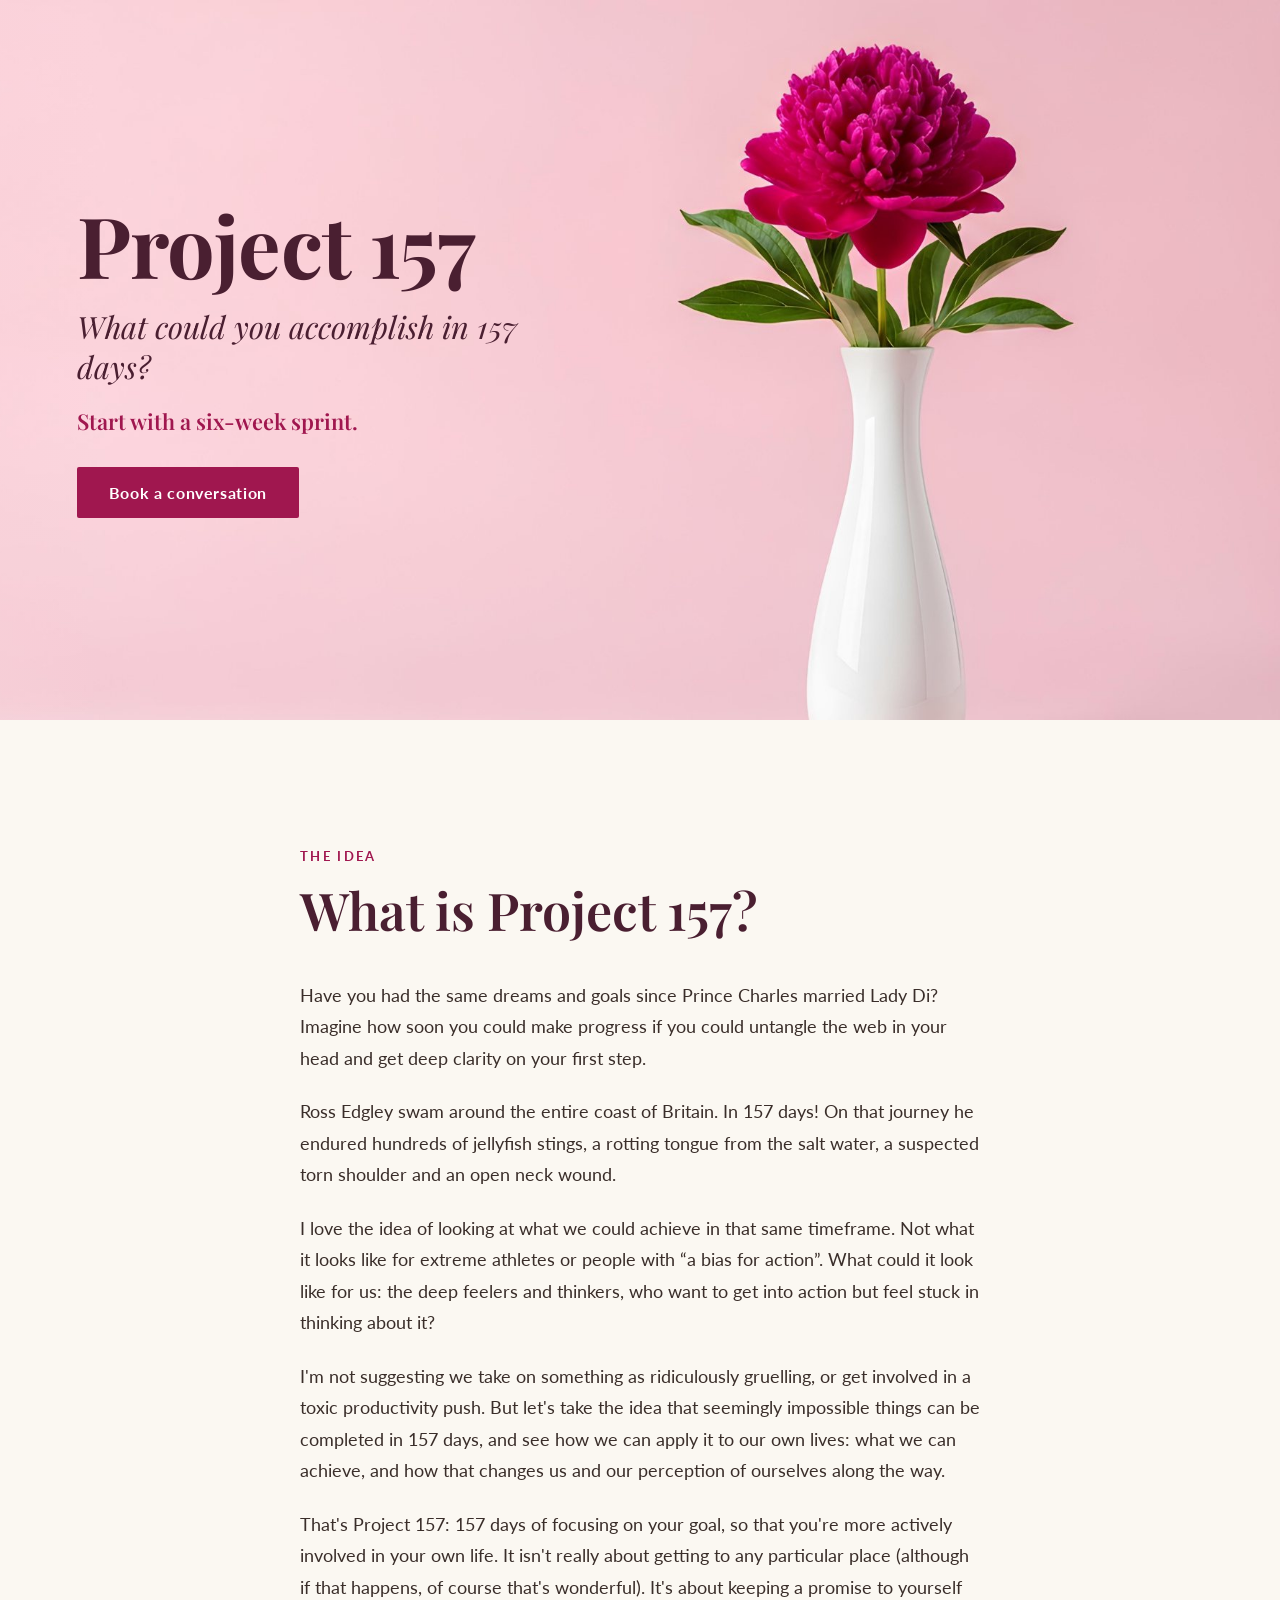
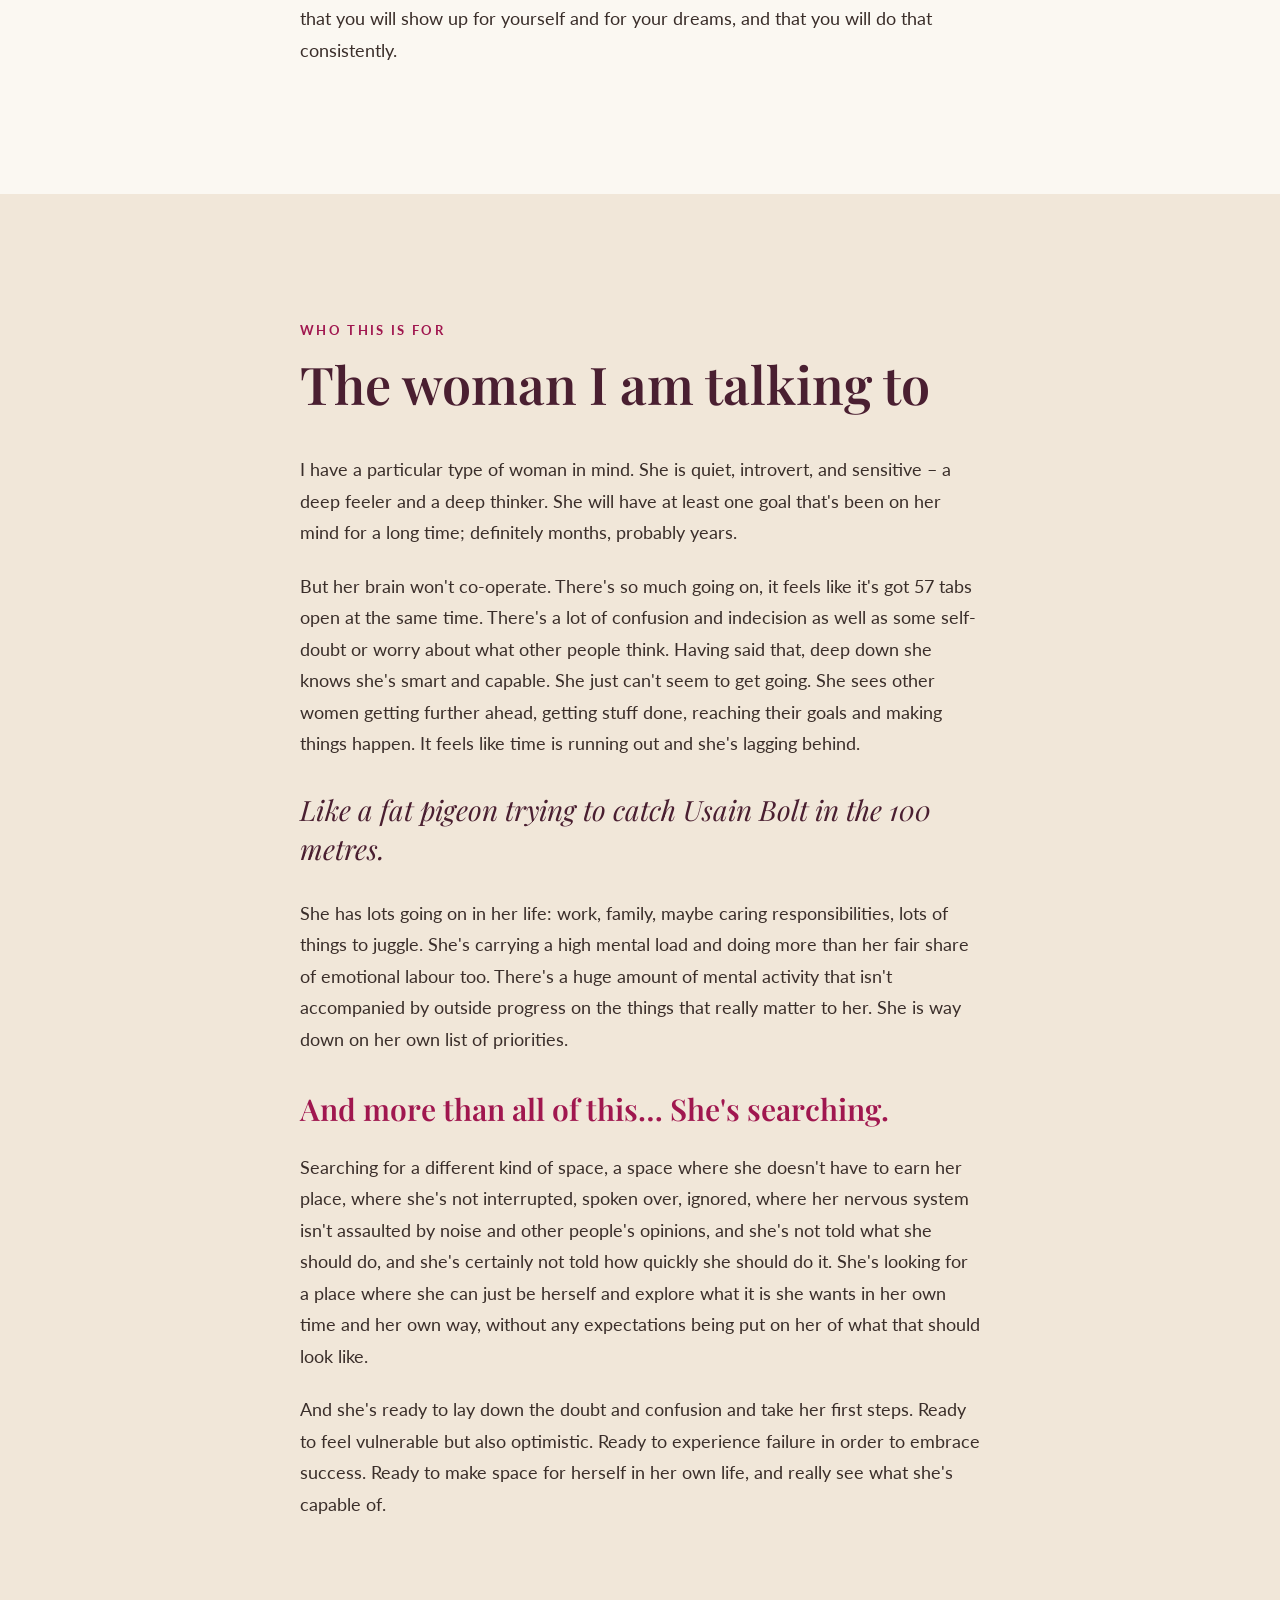
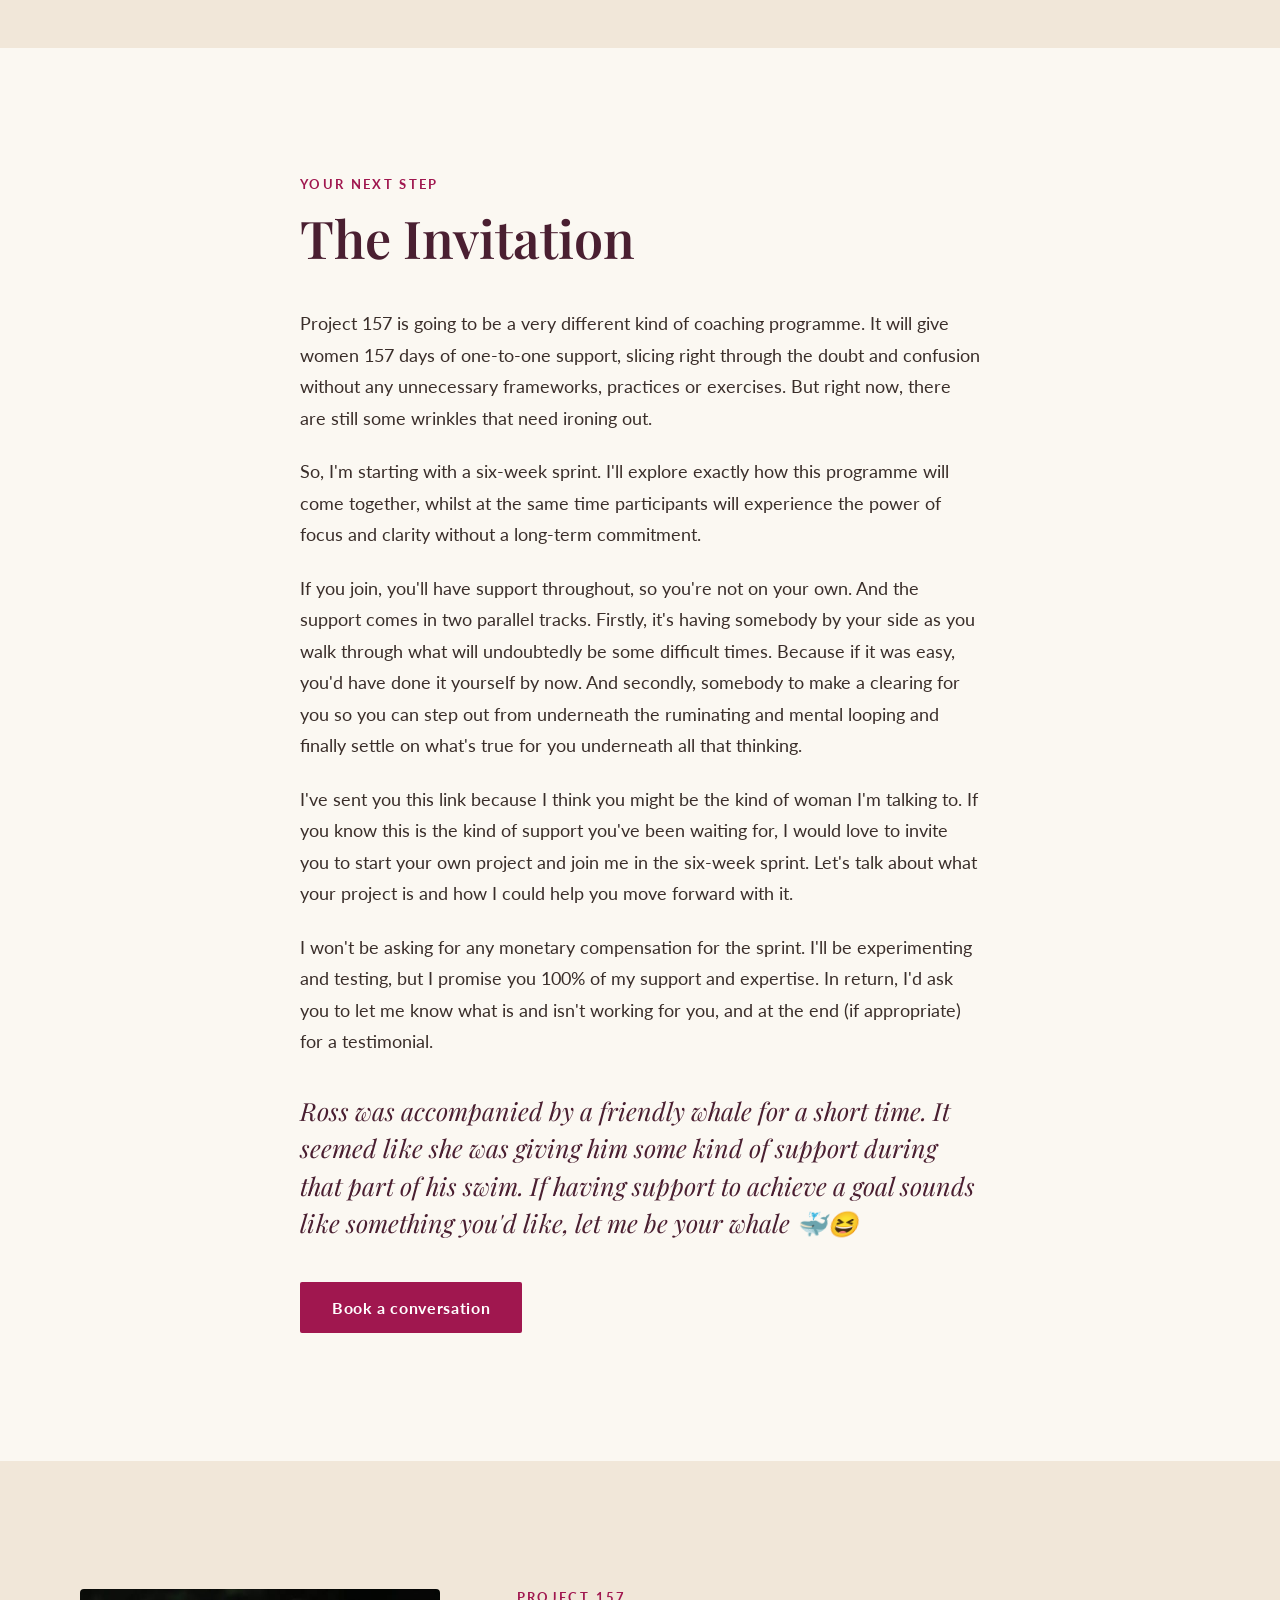
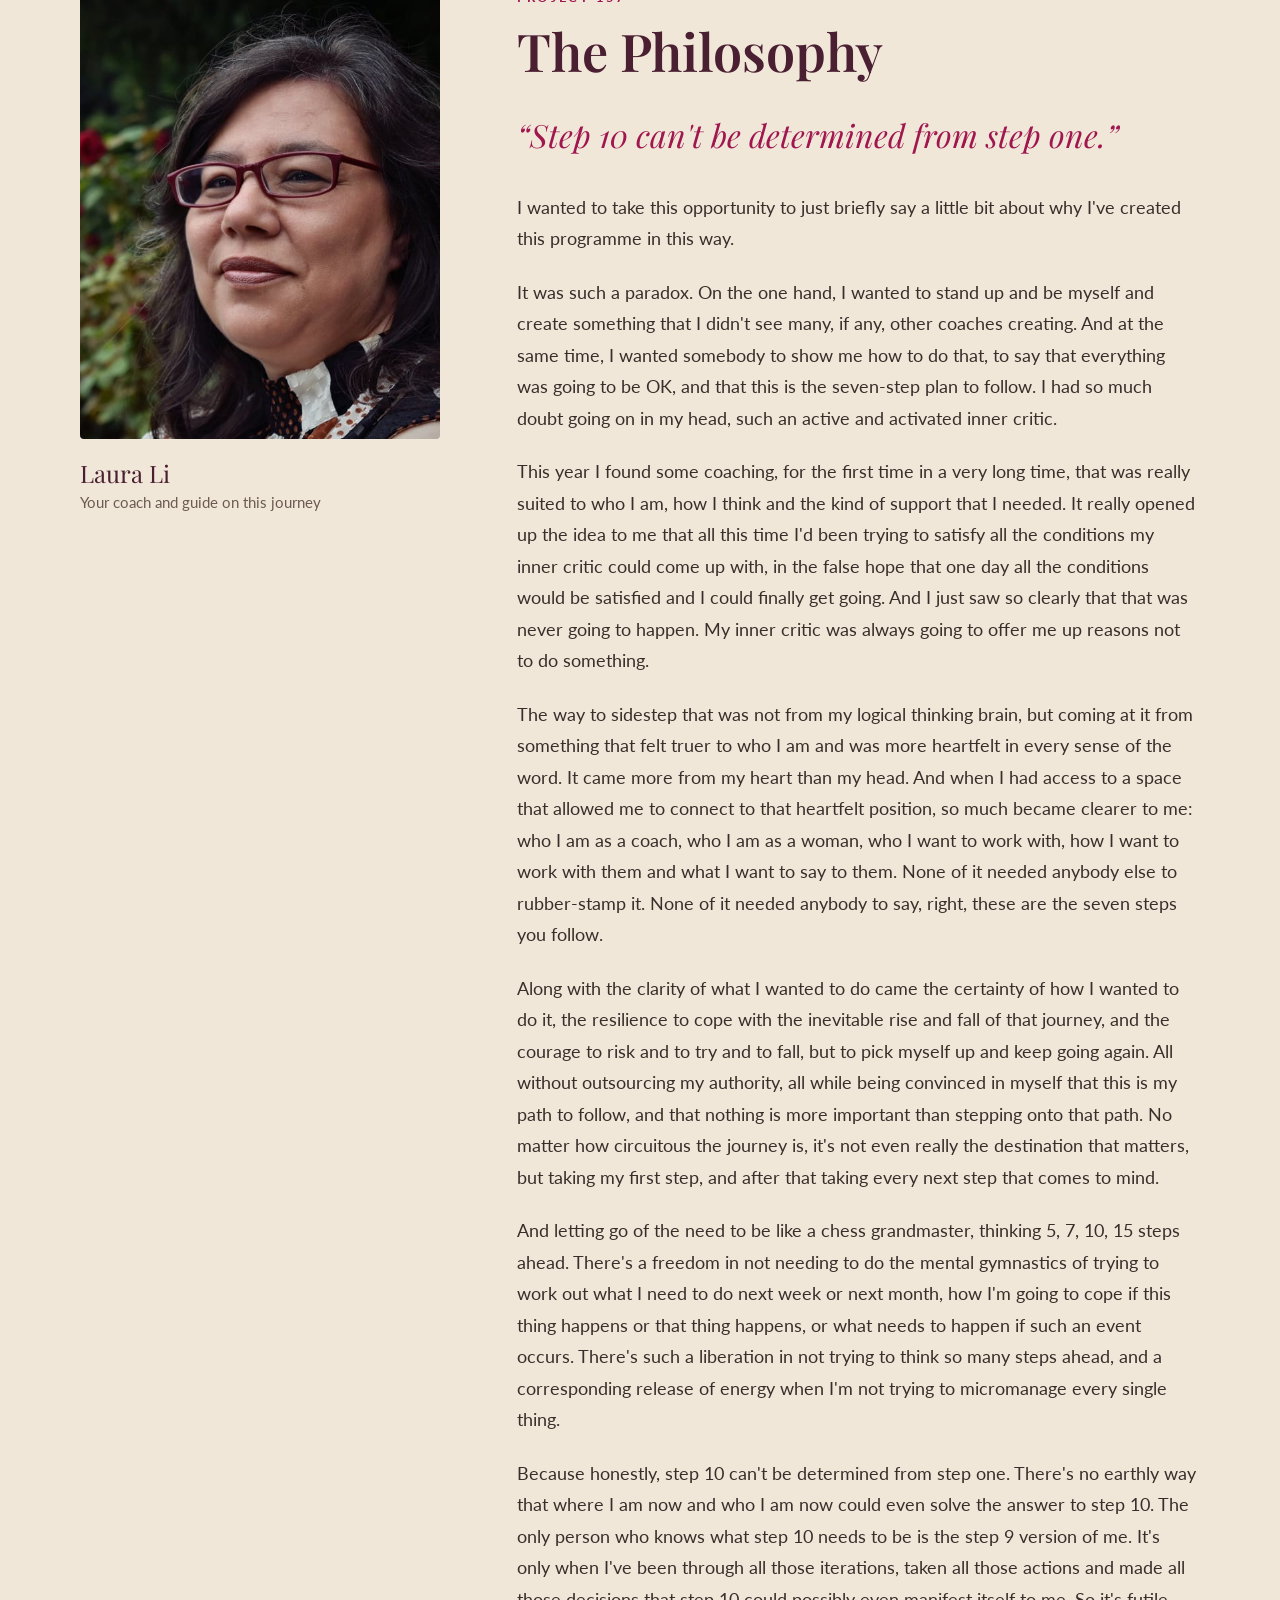
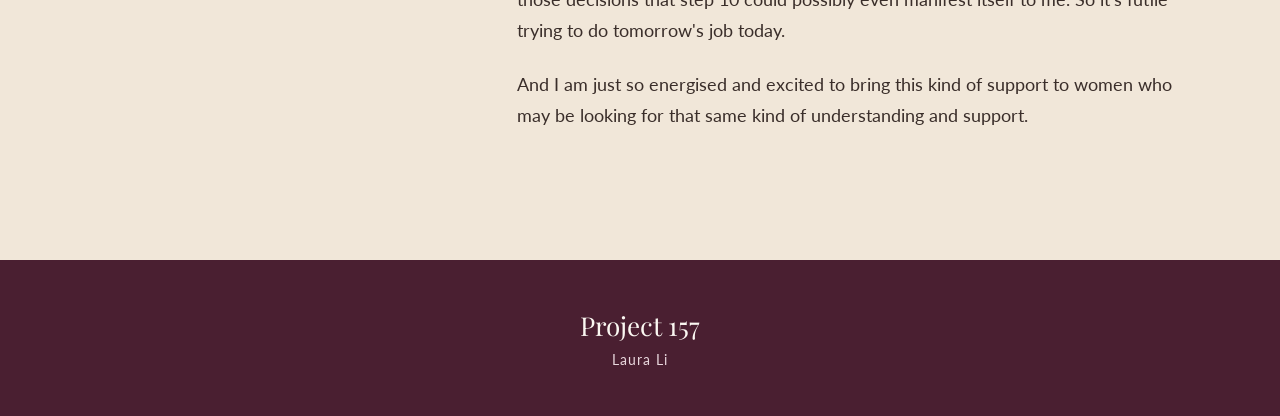
==== index.html @ 92775942 "Fit Project 157 hero to the screen height Co-Authored-By: Claude Opus 5.5 <noreply@anthropic.com> Cl" ====
<!doctype html>
<html lang="en">
<head>
<meta charset="utf-8">
<meta name="viewport" content="width=device-width, initial-scale=1">
<title>Project 157 – Laura Li</title>
<meta name="description" content="What could you accomplish in 157 days? Start with a six-week sprint.">
<link rel="preconnect" href="https://fonts.googleapis.com">
<link rel="preconnect" href="https://fonts.gstatic.com" crossorigin>
<link href="https://fonts.googleapis.com/css2?family=Lato:wght@400;700&family=Playfair+Display:ital,wght@0,400;0,600;0,700;1,400;1,500&display=swap" rel="stylesheet">
<style>
*{box-sizing:border-box}
body{margin:0;background:#FBF8F2}
a{color:#A0174F}a:hover{color:#6E0F37}
p{margin:0}
.hero{position:relative;height:min(720px,calc(100vh - 24px));min-height:480px;display:flex;align-items:center;background:linear-gradient(to right,#FAD1D9 calc(100% - min(1440px,200vh - 48px)),rgba(250,209,217,0) calc(100% - min(1440px,200vh - 48px) + 260px)),url(/images/peony.jpg) no-repeat 100% 100%/auto 100%,#FAD1D9;overflow:hidden}
.hero-inner{width:100%;max-width:1280px;margin:0 auto;padding:0 clamp(24px,6vw,96px);box-sizing:border-box}
.hero-text{max-width:min(600px,46%);display:flex;flex-direction:column;align-items:flex-start;gap:20px}
.h-title{font-size:clamp(56px,6.6vw,104px)}
.h-sub{font-size:clamp(24px,2.4vw,34px)}
.h-sprint{font-size:clamp(20px,1.7vw,25px)}
.hero .btn{margin-top:12px}
.m-br{display:none}
.btn{display:inline-block;background:#A0174F;color:#FFFFFF;text-decoration:none;font-family:Lato,system-ui,sans-serif;font-weight:700;font-size:16px;letter-spacing:.04em;padding:16px 32px;border-radius:2px;min-height:44px;box-sizing:border-box}
.btn:hover{background:#7E1240;color:#FFFFFF}
@media (max-width:1000px){
.hero{min-height:65vw;padding:6vw 0;box-sizing:border-box;background-color:#F2C5CE;background-image:linear-gradient(to right,#FAD1D9,#EAB7C0),url(/images/peony.jpg);background-size:100% calc(100% - 65vw + 2px),130vw auto;background-position:0 0,-9.15vw 100%;background-repeat:no-repeat}
.hero-inner{padding:0 0 0 6vw}
.hero-text{max-width:60vw;gap:3vw}
.h-title{font-size:9.6vw}
.h-sub{font-size:min(4.3vw,30px)}
.h-sprint{font-size:min(4.3vw,26px);white-space:nowrap;margin-top:2.5vw}
.m-br{display:inline}
.hero .btn{margin-top:1vw;font-size:min(3.6vw,16px);padding:12px min(4.5vw,32px);letter-spacing:.02em}
}
</style>
</head>
<body>
<div style="font-family: Lato, system-ui, sans-serif; color: #3A2E2A; background: #FBF8F2">

<header class="hero">
<div class="hero-inner">
<div class="hero-text">
<h1 class="h-title" style="margin: 0; font-family: 'Playfair Display', Georgia, serif; font-weight: 700; line-height: 1; letter-spacing: -0.01em; color: #4A1F31">Project 157</h1>
<p class="h-sub" style="font-family: 'Playfair Display', Georgia, serif; font-style: italic; line-height: 1.3; color: #4A1F31">What could you accomplish<br class="m-br"> in 157 days?</p>
<p class="h-sprint" style="font-family: 'Playfair Display', Georgia, serif; font-weight: 600; line-height: 1.3; color: #A0174F">Start with a six-week sprint.</p>
<a class="btn" href="#invitation">Book a conversation</a>
</div>
</div>
</header>

<section style="background: #FBF8F2; padding: clamp(72px, 10vw, 128px) 24px">
<div style="max-width: 680px; margin: 0 auto">
<p style="font-size: 13px; font-weight: 700; letter-spacing: 0.18em; text-transform: uppercase; color: #A0174F; margin-bottom: 16px">The idea</p>
<h2 style="margin: 0 0 40px; font-family: 'Playfair Display', Georgia, serif; font-weight: 600; font-size: clamp(34px, 4.4vw, 52px); line-height: 1.15; color: #4A1F31">What is Project 157?</h2>
<div style="font-size: 18px; line-height: 1.75; display: flex; flex-direction: column; gap: 22px">
<p>Have you had the same dreams and goals since Prince Charles married Lady Di? Imagine how soon you could make progress if you could untangle the web in your head and get deep clarity on your first step.</p>
<p>Ross Edgley swam around the entire coast of Britain. In 157 days! On that journey he endured hundreds of jellyfish stings, a rotting tongue from the salt water, a suspected torn shoulder and an open neck wound.</p>
<p>I love the idea of looking at what we could achieve in that same timeframe. Not what it looks like for extreme athletes or people with “a bias for action”. What could it look like for us: the deep feelers and thinkers, who want to get into action but feel stuck in thinking about it?</p>
<p>I'm not suggesting we take on something as ridiculously gruelling, or get involved in a toxic productivity push. But let's take the idea that seemingly impossible things can be completed in 157 days, and see how we can apply it to our own lives: what we can achieve, and how that changes us and our perception of ourselves along the way.</p>
<p>That's Project 157: 157 days of focusing on your goal, so that you're more actively involved in your own life. It isn't really about getting to any particular place (although if that happens, of course that's wonderful). It's about keeping a promise to yourself that you will show up for yourself and for your dreams, and that you will do that consistently.</p>
</div>
</div>
</section>

<section style="background: #F1E7D9; padding: clamp(72px, 10vw, 128px) 24px">
<div style="max-width: 680px; margin: 0 auto">
<p style="font-size: 13px; font-weight: 700; letter-spacing: 0.18em; text-transform: uppercase; color: #A0174F; margin-bottom: 16px">Who this is for</p>
<h2 style="margin: 0 0 40px; font-family: 'Playfair Display', Georgia, serif; font-weight: 600; font-size: clamp(34px, 4.4vw, 52px); line-height: 1.15; color: #4A1F31">The woman I am talking to</h2>
<div style="font-size: 18px; line-height: 1.75; display: flex; flex-direction: column; gap: 22px">
<p>I have a particular type of woman in mind. She is quiet, introvert, and sensitive – a deep feeler and a deep thinker. She will have at least one goal that's been on her mind for a long time; definitely months, probably years.</p>
<p>But her brain won't co-operate. There's so much going on, it feels like it's got 57 tabs open at the same time. There's a lot of confusion and indecision as well as some self-doubt or worry about what other people think. Having said that, deep down she knows she's smart and capable. She just can't seem to get going. She sees other women getting further ahead, getting stuff done, reaching their goals and making things happen. It feels like time is running out and she's lagging behind.</p>
<p style="font-family: 'Playfair Display', Georgia, serif; font-style: italic; font-size: clamp(22px, 2.2vw, 28px); line-height: 1.4; color: #4A1F31; padding: 8px 0">Like a fat pigeon trying to catch Usain Bolt in the 100 metres.</p>
<p>She has lots going on in her life: work, family, maybe caring responsibilities, lots of things to juggle. She's carrying a high mental load and doing more than her fair share of emotional labour too. There's a huge amount of mental activity that isn't accompanied by outside progress on the things that really matter to her. She is way down on her own list of priorities.</p>
<p style="font-family: 'Playfair Display', Georgia, serif; font-weight: 600; font-size: clamp(24px, 2.4vw, 30px); line-height: 1.35; color: #A0174F; padding-top: 12px">And more than all of this… She's searching.</p>
<p>Searching for a different kind of space, a space where she doesn't have to earn her place, where she's not interrupted, spoken over, ignored, where her nervous system isn't assaulted by noise and other people's opinions, and she's not told what she should do, and she's certainly not told how quickly she should do it. She's looking for a place where she can just be herself and explore what it is she wants in her own time and her own way, without any expectations being put on her of what that should look like.</p>
<p>And she's ready to lay down the doubt and confusion and take her first steps. Ready to feel vulnerable but also optimistic. Ready to experience failure in order to embrace success. Ready to make space for herself in her own life, and really see what she's capable of.</p>
</div>
</div>
</section>

<section id="invitation" style="background: #FBF8F2; padding: clamp(72px, 10vw, 128px) 24px">
<div style="max-width: 680px; margin: 0 auto">
<p style="font-size: 13px; font-weight: 700; letter-spacing: 0.18em; text-transform: uppercase; color: #A0174F; margin-bottom: 16px">Your next step</p>
<h2 style="margin: 0 0 40px; font-family: 'Playfair Display', Georgia, serif; font-weight: 600; font-size: clamp(34px, 4.4vw, 52px); line-height: 1.15; color: #4A1F31">The Invitation</h2>
<div style="font-size: 18px; line-height: 1.75; display: flex; flex-direction: column; gap: 22px">
<p>Project 157 is going to be a very different kind of coaching programme. It will give women 157 days of one-to-one support, slicing right through the doubt and confusion without any unnecessary frameworks, practices or exercises. But right now, there are still some wrinkles that need ironing out.</p>
<p>So, I'm starting with a six-week sprint. I'll explore exactly how this programme will come together, whilst at the same time participants will experience the power of focus and clarity without a long-term commitment.</p>
<p>If you join, you'll have support throughout, so you're not on your own. And the support comes in two parallel tracks. Firstly, it's having somebody by your side as you walk through what will undoubtedly be some difficult times. Because if it was easy, you'd have done it yourself by now. And secondly, somebody to make a clearing for you so you can step out from underneath the ruminating and mental looping and finally settle on what's true for you underneath all that thinking.</p>
<p>I've sent you this link because I think you might be the kind of woman I'm talking to. If you know this is the kind of support you've been waiting for, I would love to invite you to start your own project and join me in the six-week sprint. Let's talk about what your project is and how I could help you move forward with it.</p>
<p>I won't be asking for any monetary compensation for the sprint. I'll be experimenting and testing, but I promise you 100% of my support and expertise. In return, I'd ask you to let me know what is and isn't working for you, and at the end (if appropriate) for a testimonial.</p>
<p style="font-family: 'Playfair Display', Georgia, serif; font-style: italic; font-size: clamp(21px, 2vw, 25px); line-height: 1.5; color: #4A1F31; padding-top: 12px">Ross was accompanied by a friendly whale for a short time. It seemed like she was giving him some kind of support during that part of his swim. If having support to achieve a goal sounds like something you'd like, let me be your whale 🐳😆</p>
</div>
<a class="btn" href="#invitation" style="margin-top: 40px">Book a conversation</a>
</div>
</section>

<section style="background: #F1E7D9; padding: clamp(72px, 10vw, 128px) 24px">
<div style="max-width: 1120px; margin: 0 auto; display: flex; flex-wrap: wrap; gap: clamp(40px, 6vw, 80px); align-items: flex-start">
<figure style="margin: 0; flex: 0 1 360px; min-width: 260px">
<img src="/images/laura-rose-garden.jpg" alt="Laura Li in a rose garden" style="display: block; width: 100%; aspect-ratio: 4 / 5; object-fit: cover; object-position: 60% 40%; border-radius: 4px">
<figcaption style="margin-top: 18px">
<p style="font-family: 'Playfair Display', Georgia, serif; font-size: 24px; color: #4A1F31">Laura Li</p>
<p style="font-size: 15px; color: #6B5A52; margin-top: 4px">Your coach and guide on this journey</p>
</figcaption>
</figure>
<div style="flex: 999 1 460px; min-width: 0">
<p style="font-size: 13px; font-weight: 700; letter-spacing: 0.18em; text-transform: uppercase; color: #A0174F; margin-bottom: 16px">Project 157</p>
<h2 style="margin: 0 0 32px; font-family: 'Playfair Display', Georgia, serif; font-weight: 600; font-size: clamp(34px, 4.4vw, 52px); line-height: 1.15; color: #4A1F31">The Philosophy</h2>
<p style="font-family: 'Playfair Display', Georgia, serif; font-style: italic; font-size: clamp(24px, 2.6vw, 32px); line-height: 1.35; color: #A0174F; margin-bottom: 36px">“Step 10 can't be determined from step one.”</p>
<div style="font-size: 18px; line-height: 1.75; display: flex; flex-direction: column; gap: 22px; max-width: 680px">
<p>I wanted to take this opportunity to just briefly say a little bit about why I've created this programme in this way.</p>
<p>It was such a paradox. On the one hand, I wanted to stand up and be myself and create something that I didn't see many, if any, other coaches creating. And at the same time, I wanted somebody to show me how to do that, to say that everything was going to be OK, and that this is the seven-step plan to follow. I had so much doubt going on in my head, such an active and activated inner critic.</p>
<p>This year I found some coaching, for the first time in a very long time, that was really suited to who I am, how I think and the kind of support that I needed. It really opened up the idea to me that all this time I'd been trying to satisfy all the conditions my inner critic could come up with, in the false hope that one day all the conditions would be satisfied and I could finally get going. And I just saw so clearly that that was never going to happen. My inner critic was always going to offer me up reasons not to do something.</p>
<p>The way to sidestep that was not from my logical thinking brain, but coming at it from something that felt truer to who I am and was more heartfelt in every sense of the word. It came more from my heart than my head. And when I had access to a space that allowed me to connect to that heartfelt position, so much became clearer to me: who I am as a coach, who I am as a woman, who I want to work with, how I want to work with them and what I want to say to them. None of it needed anybody else to rubber-stamp it. None of it needed anybody to say, right, these are the seven steps you follow.</p>
<p>Along with the clarity of what I wanted to do came the certainty of how I wanted to do it, the resilience to cope with the inevitable rise and fall of that journey, and the courage to risk and to try and to fall, but to pick myself up and keep going again. All without outsourcing my authority, all while being convinced in myself that this is my path to follow, and that nothing is more important than stepping onto that path. No matter how circuitous the journey is, it's not even really the destination that matters, but taking my first step, and after that taking every next step that comes to mind.</p>
<p>And letting go of the need to be like a chess grandmaster, thinking 5, 7, 10, 15 steps ahead. There's a freedom in not needing to do the mental gymnastics of trying to work out what I need to do next week or next month, how I'm going to cope if this thing happens or that thing happens, or what needs to happen if such an event occurs. There's such a liberation in not trying to think so many steps ahead, and a corresponding release of energy when I'm not trying to micromanage every single thing.</p>
<p>Because honestly, step 10 can't be determined from step one. There's no earthly way that where I am now and who I am now could even solve the answer to step 10. The only person who knows what step 10 needs to be is the step 9 version of me. It's only when I've been through all those iterations, taken all those actions and made all those decisions that step 10 could possibly even manifest itself to me. So it's futile trying to do tomorrow's job today.</p>
<p>And I am just so energised and excited to bring this kind of support to women who may be looking for that same kind of understanding and support.</p>
</div>
</div>
</div>
</section>

<footer style="background: #4A1F31; color: #FBF8F2; padding: 48px 24px; text-align: center">
<p style="font-family: 'Playfair Display', Georgia, serif; font-size: 26px">Project 157</p>
<p style="font-size: 14px; letter-spacing: 0.08em; margin-top: 8px; color: #E9D7DD">Laura Li</p>
</footer>

</body>
</html>
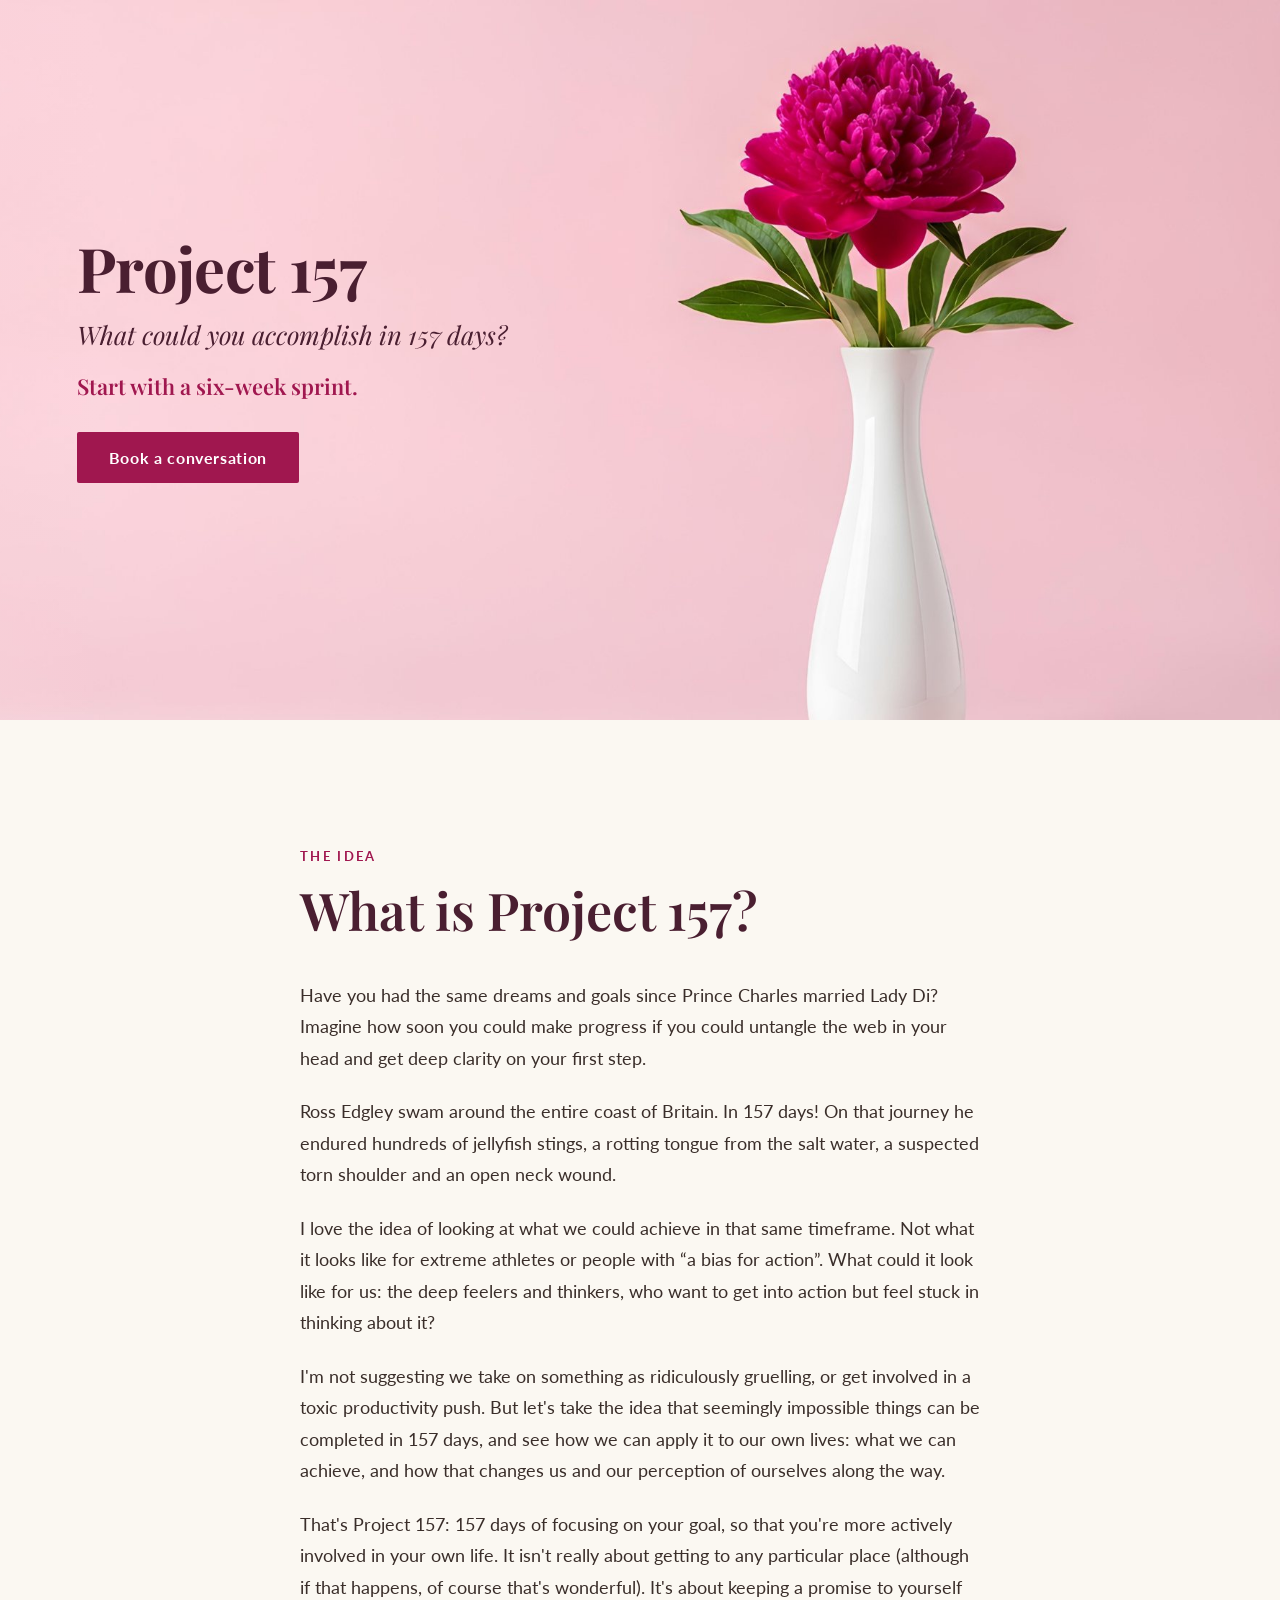
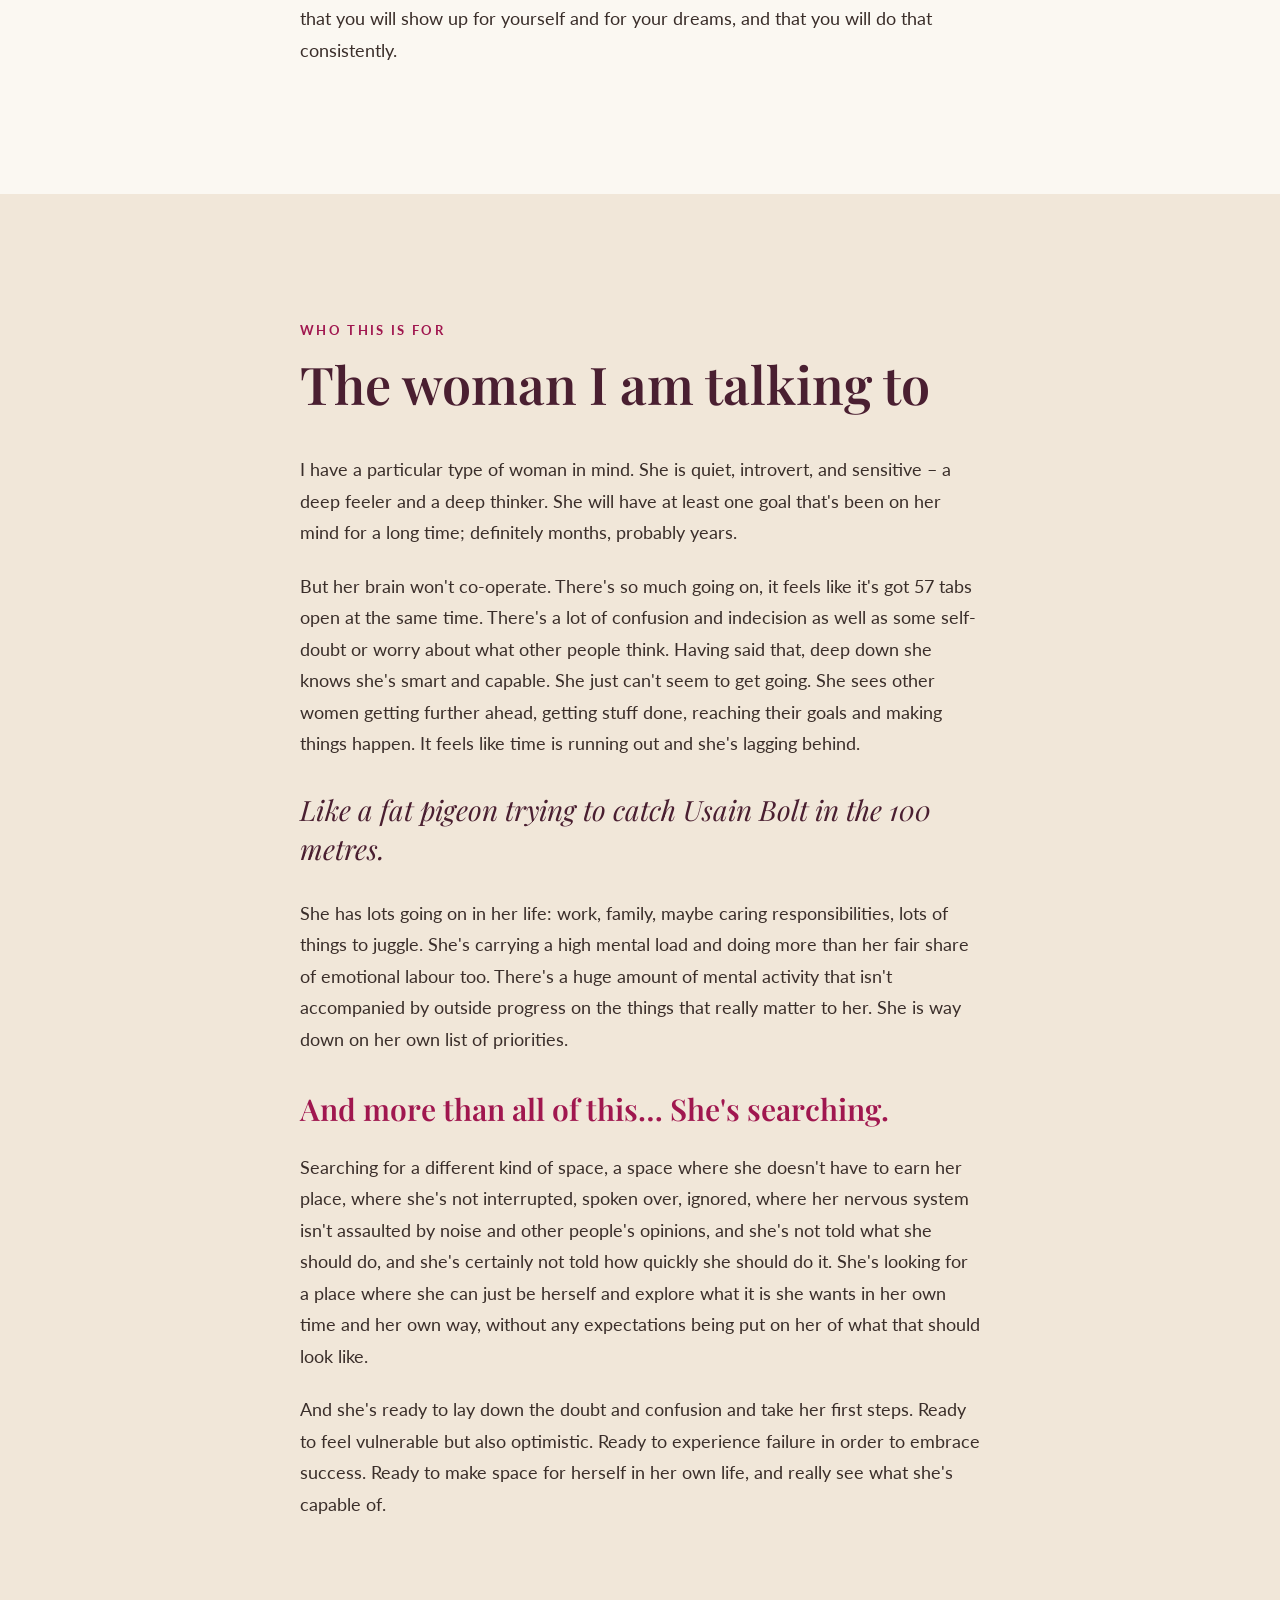
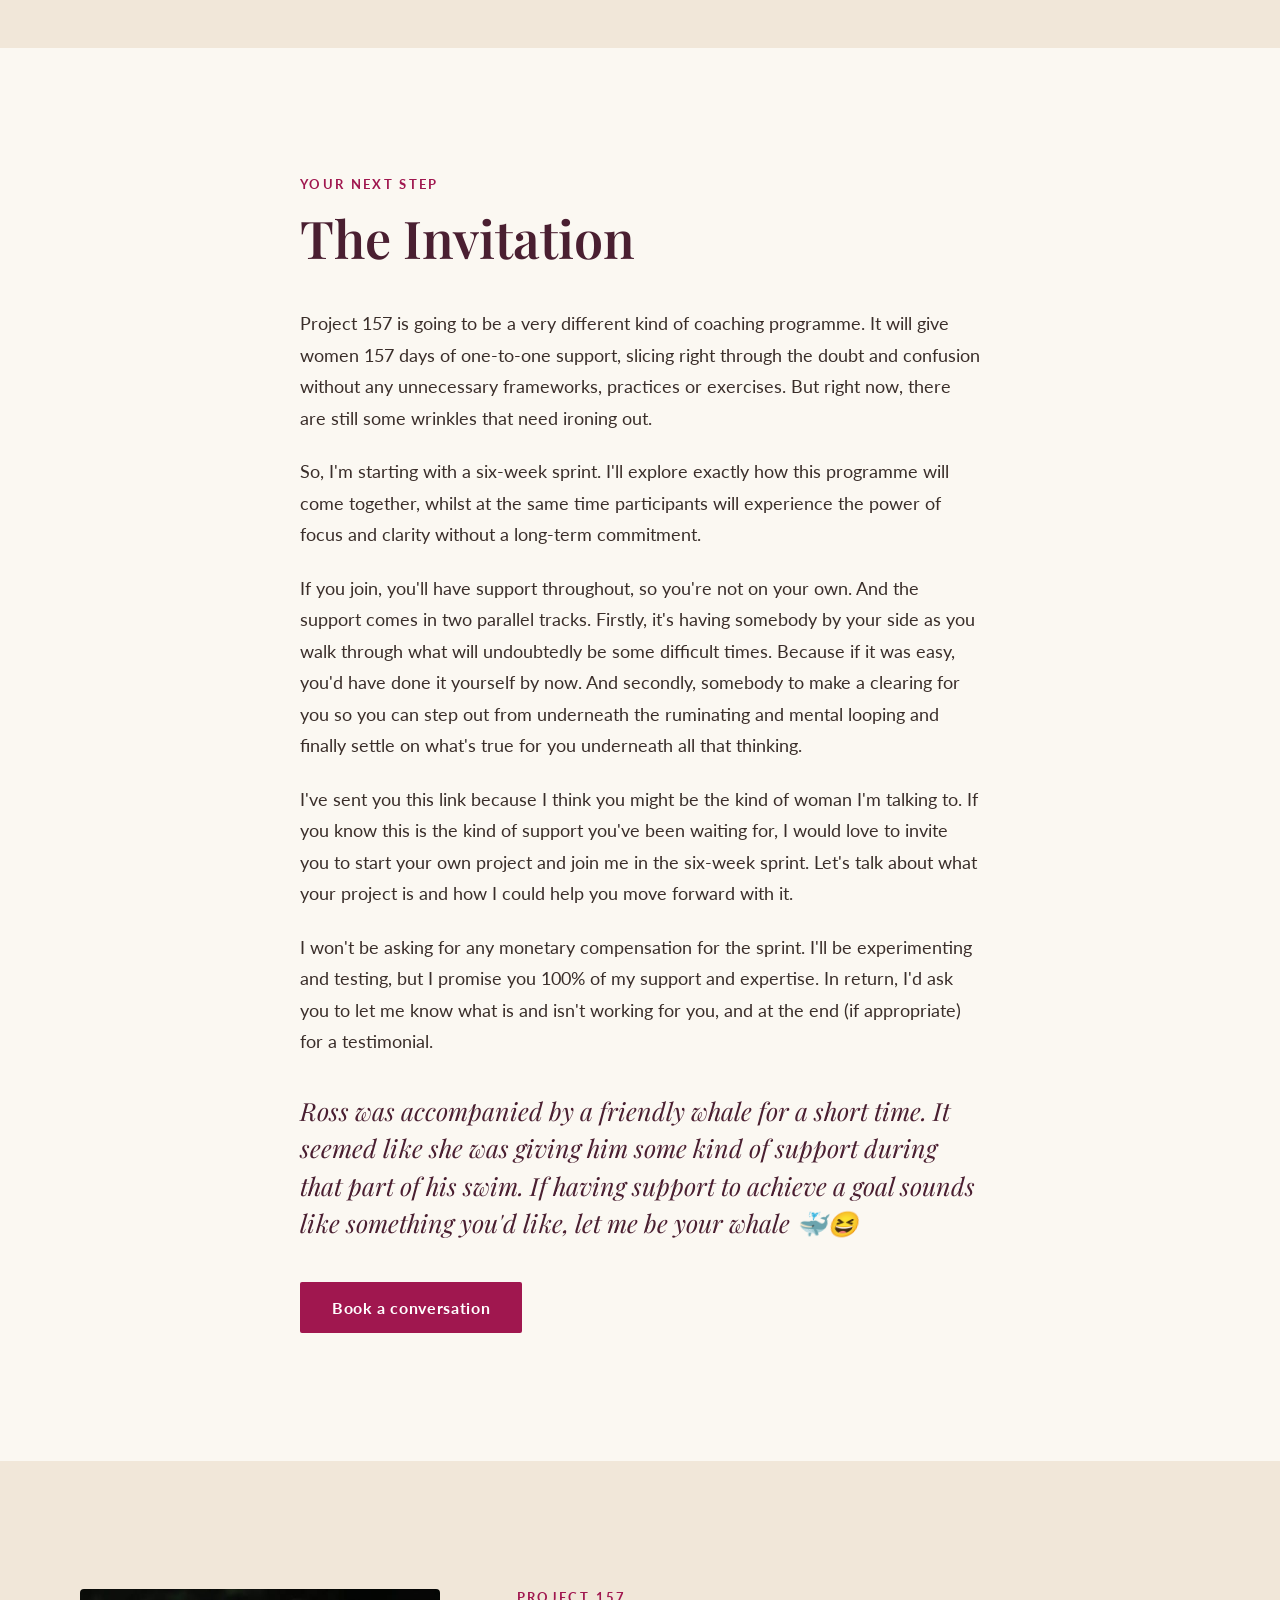
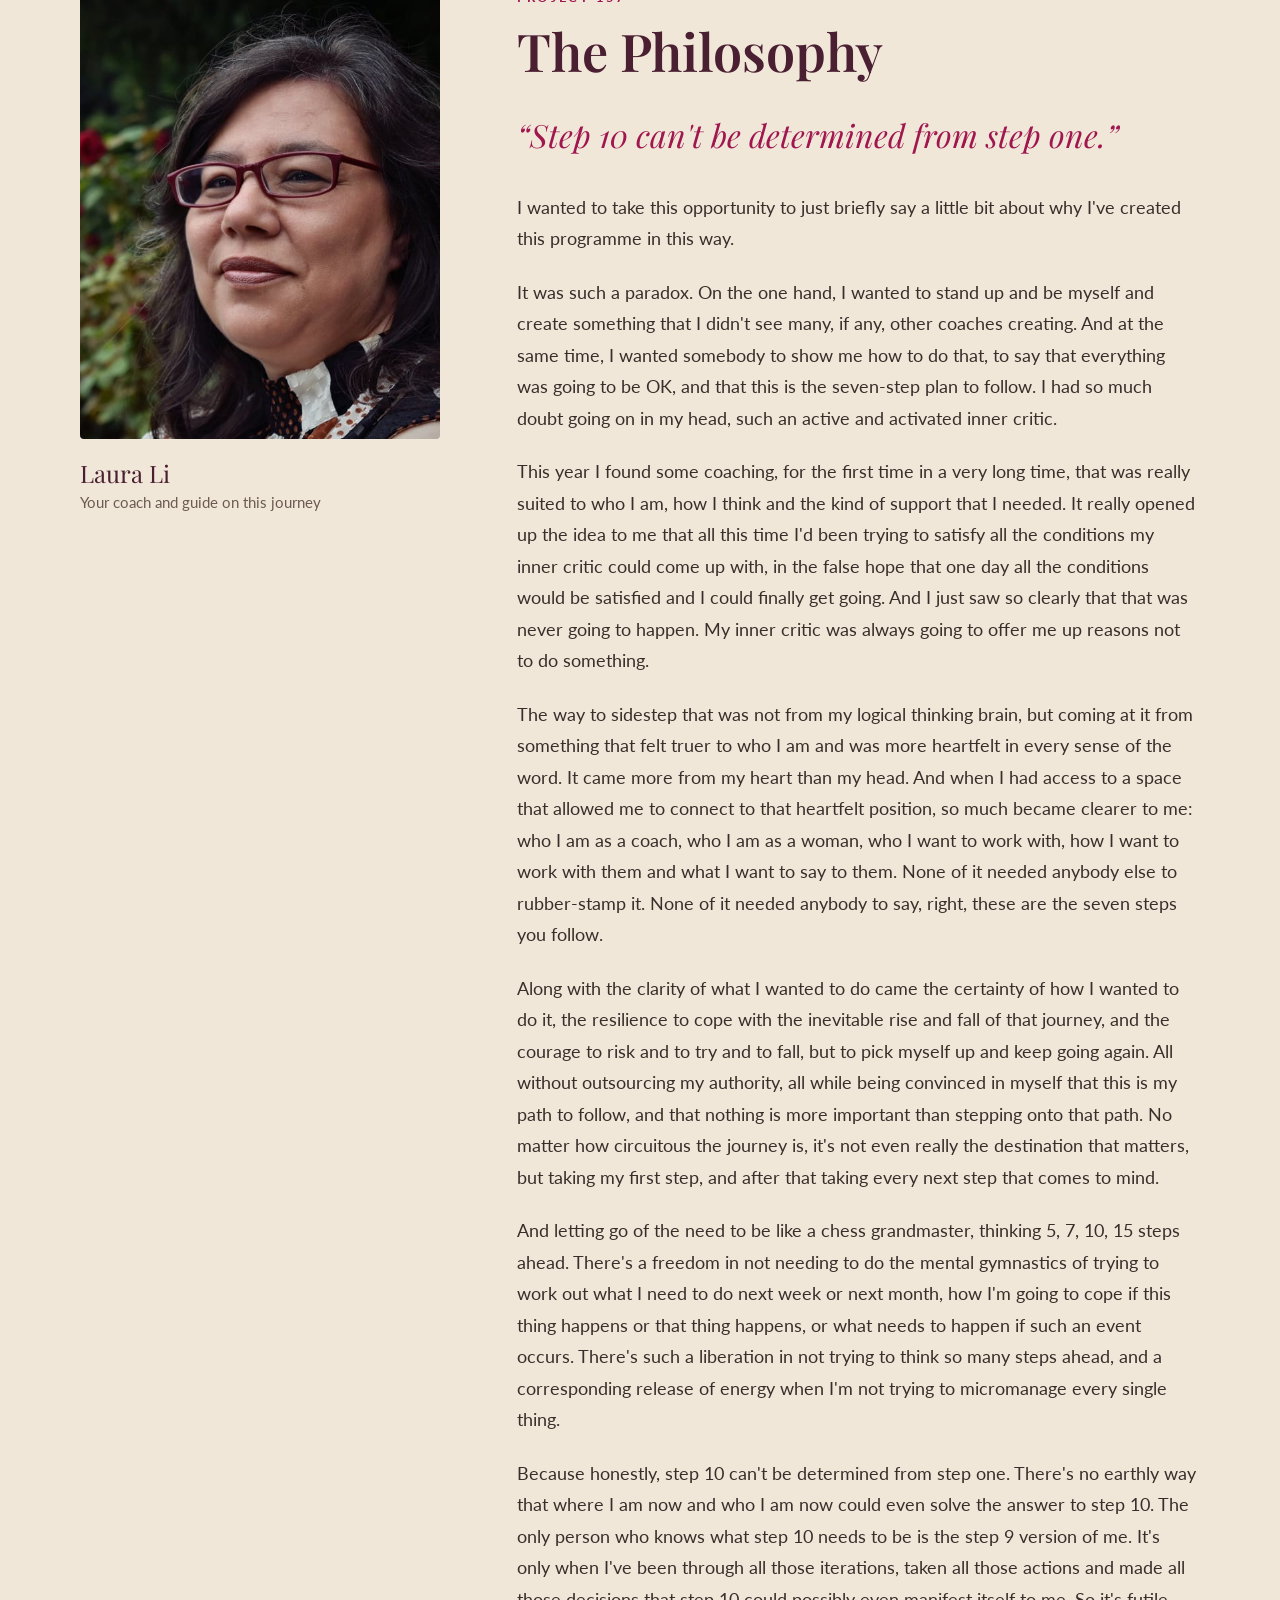
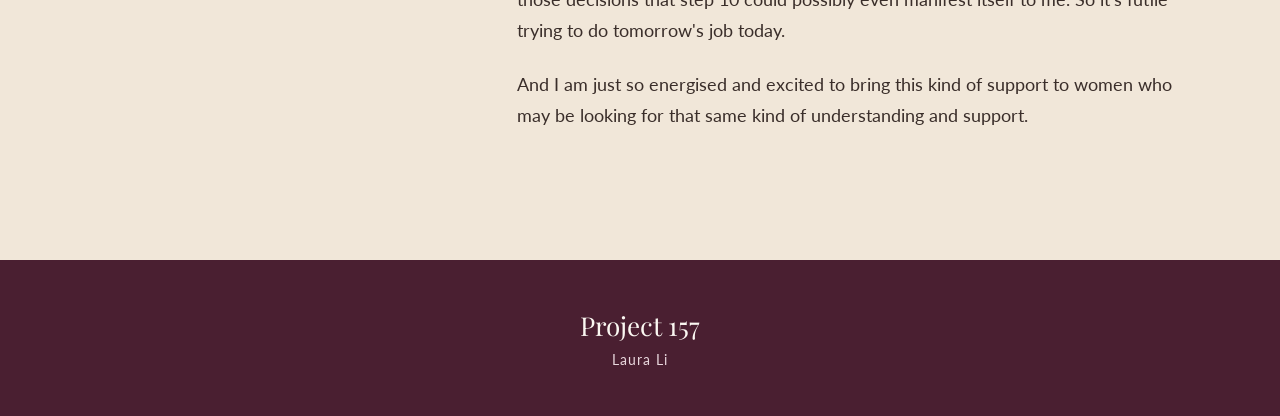
==== commit 94729615: "Smaller Project 157 headline, one-line subheading, fix phone hero Co-Authored-By: Claude Opus 5.5 <n" ====
--- a/index.html
+++ b/index.html
@@ -15,20 +15,20 @@
 p{margin:0}
 .hero{position:relative;height:min(720px,calc(100vh - 24px));min-height:480px;display:flex;align-items:center;background:linear-gradient(to right,#FAD1D9 calc(100% - min(1440px,200vh - 48px)),rgba(250,209,217,0) calc(100% - min(1440px,200vh - 48px) + 260px)),url(/images/peony.jpg) no-repeat 100% 100%/auto 100%,#FAD1D9;overflow:hidden}
 .hero-inner{width:100%;max-width:1280px;margin:0 auto;padding:0 clamp(24px,6vw,96px);box-sizing:border-box}
-.hero-text{max-width:min(600px,46%);display:flex;flex-direction:column;align-items:flex-start;gap:20px}
-.h-title{font-size:clamp(56px,6.6vw,104px)}
-.h-sub{font-size:clamp(24px,2.4vw,34px)}
+.hero-text{max-width:min(680px,54%);display:flex;flex-direction:column;align-items:flex-start;gap:20px}
+.h-title{font-size:clamp(44px,4.8vw,72px)}
+.h-sub{font-size:clamp(20px,2vw,28px);white-space:nowrap}
 .h-sprint{font-size:clamp(20px,1.7vw,25px)}
 .hero .btn{margin-top:12px}
 .m-br{display:none}
 .btn{display:inline-block;background:#A0174F;color:#FFFFFF;text-decoration:none;font-family:Lato,system-ui,sans-serif;font-weight:700;font-size:16px;letter-spacing:.04em;padding:16px 32px;border-radius:2px;min-height:44px;box-sizing:border-box}
 .btn:hover{background:#7E1240;color:#FFFFFF}
 @media (max-width:1000px){
-.hero{min-height:65vw;padding:6vw 0;box-sizing:border-box;background-color:#F2C5CE;background-image:linear-gradient(to right,#FAD1D9,#EAB7C0),url(/images/peony.jpg);background-size:100% calc(100% - 65vw + 2px),130vw auto;background-position:0 0,-9.15vw 100%;background-repeat:no-repeat}
+.hero{height:auto;min-height:65vw;padding:6vw 0;box-sizing:border-box;background-color:#F2C5CE;background-image:linear-gradient(to right,#FAD1D9,#EAB7C0),url(/images/peony.jpg);background-size:100% calc(100% - 65vw + 2px),130vw auto;background-position:0 0,-9.15vw 100%;background-repeat:no-repeat}
 .hero-inner{padding:0 0 0 6vw}
 .hero-text{max-width:60vw;gap:3vw}
 .h-title{font-size:9.6vw}
-.h-sub{font-size:min(4.3vw,30px)}
+.h-sub{font-size:min(4.3vw,30px);white-space:normal}
 .h-sprint{font-size:min(4.3vw,26px);white-space:nowrap;margin-top:2.5vw}
 .m-br{display:inline}
 .hero .btn{margin-top:1vw;font-size:min(3.6vw,16px);padding:12px min(4.5vw,32px);letter-spacing:.02em}
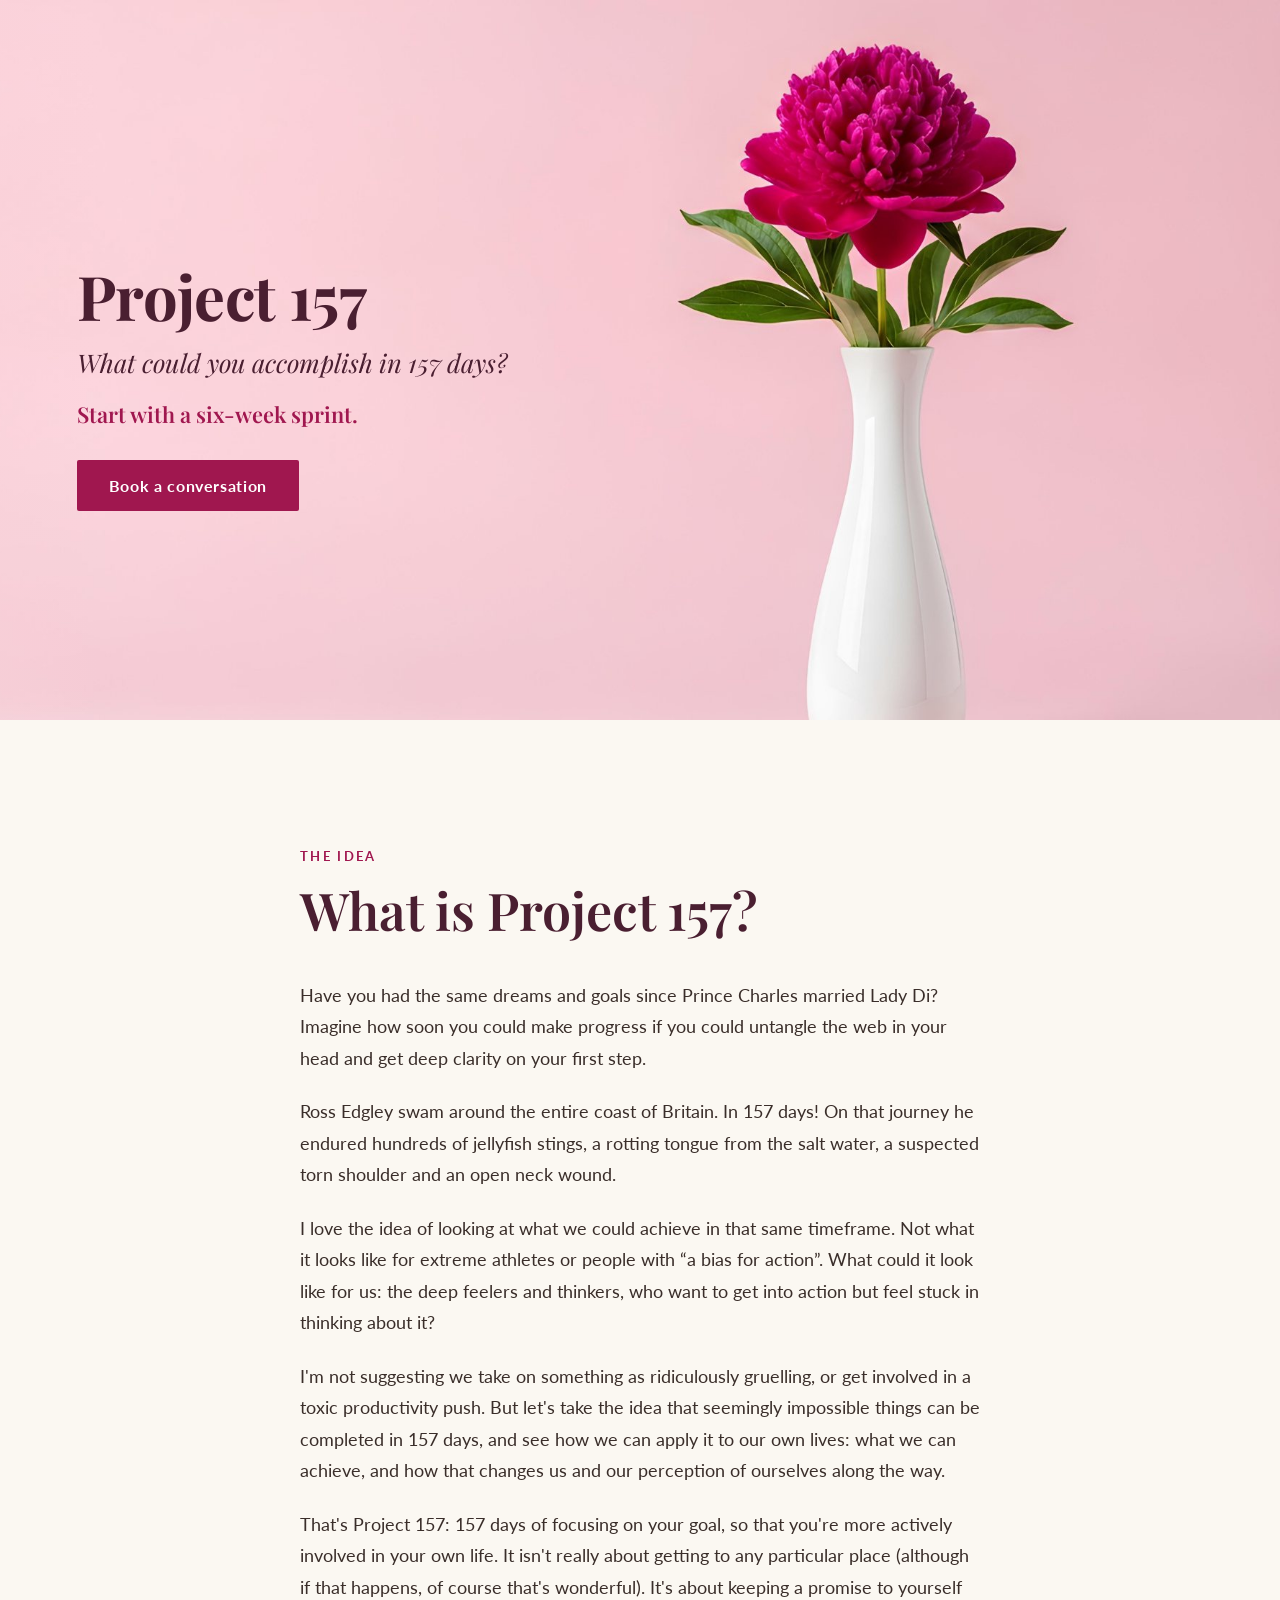
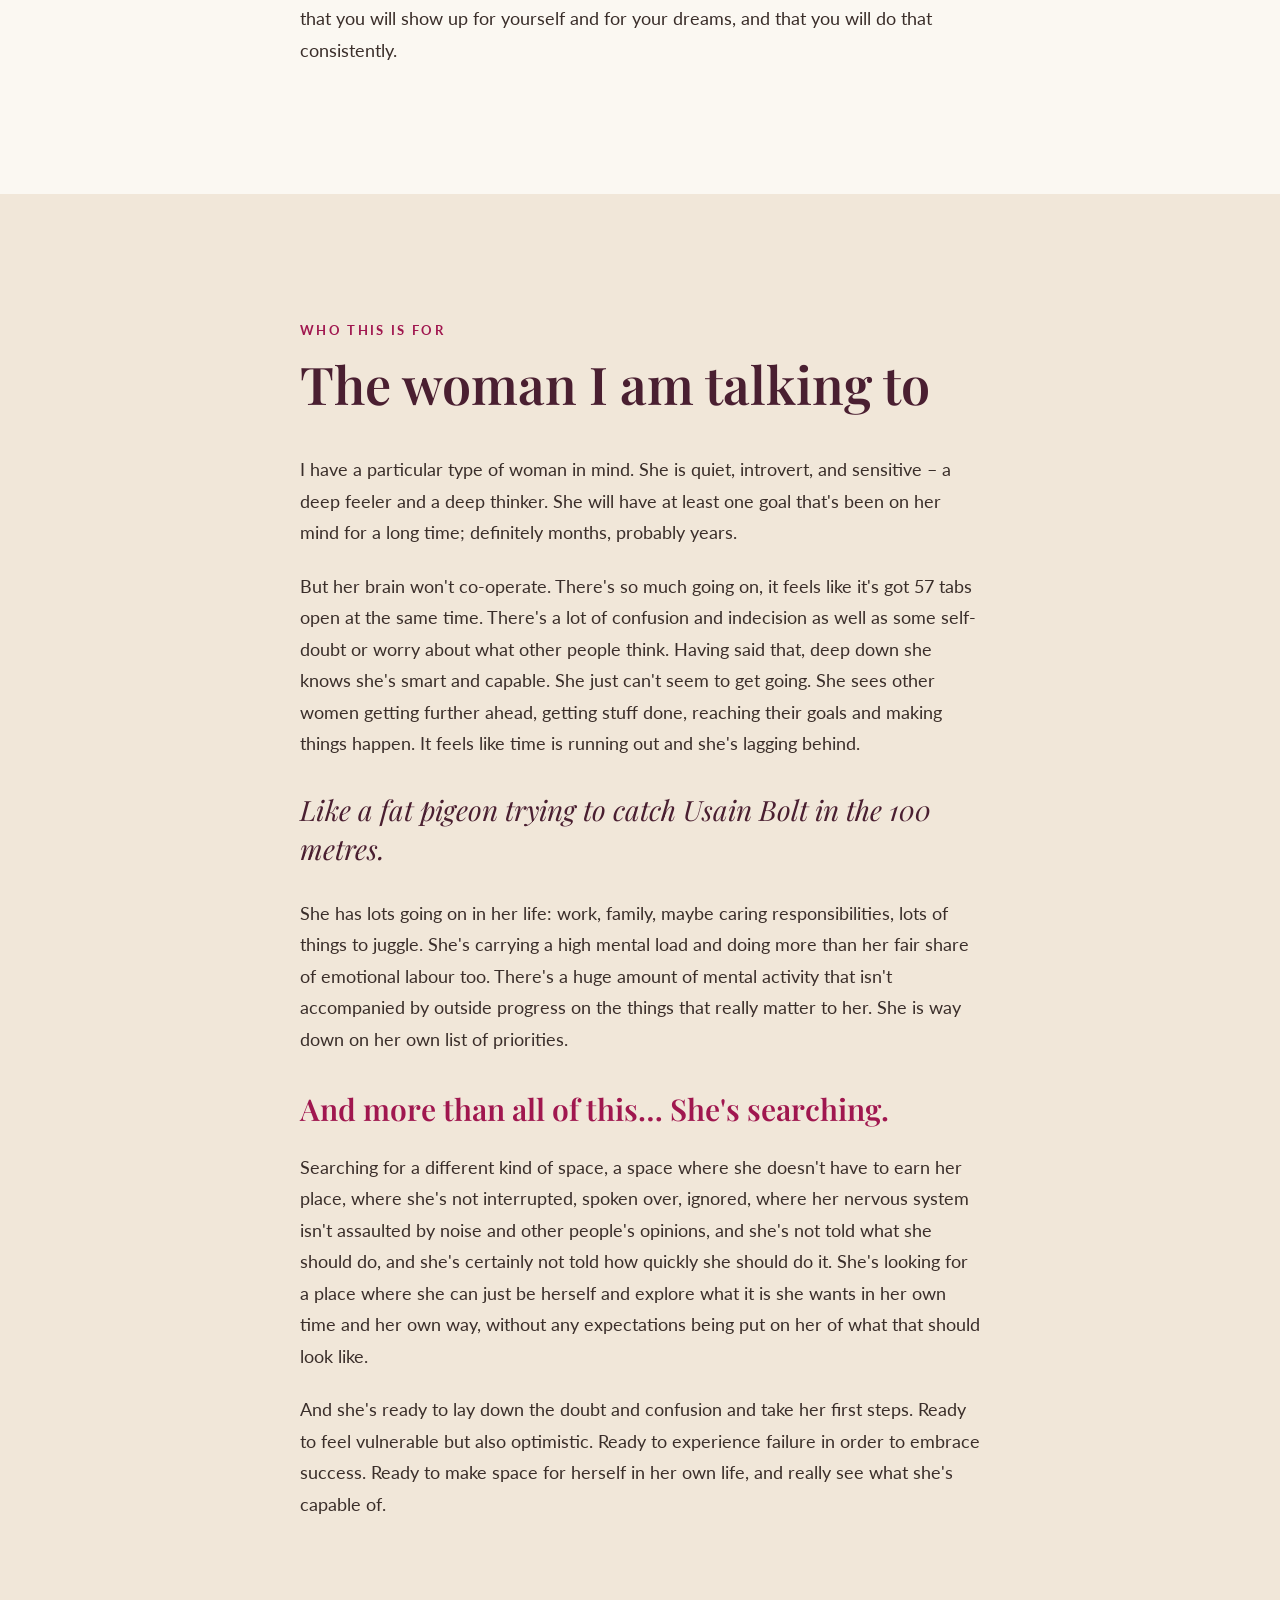
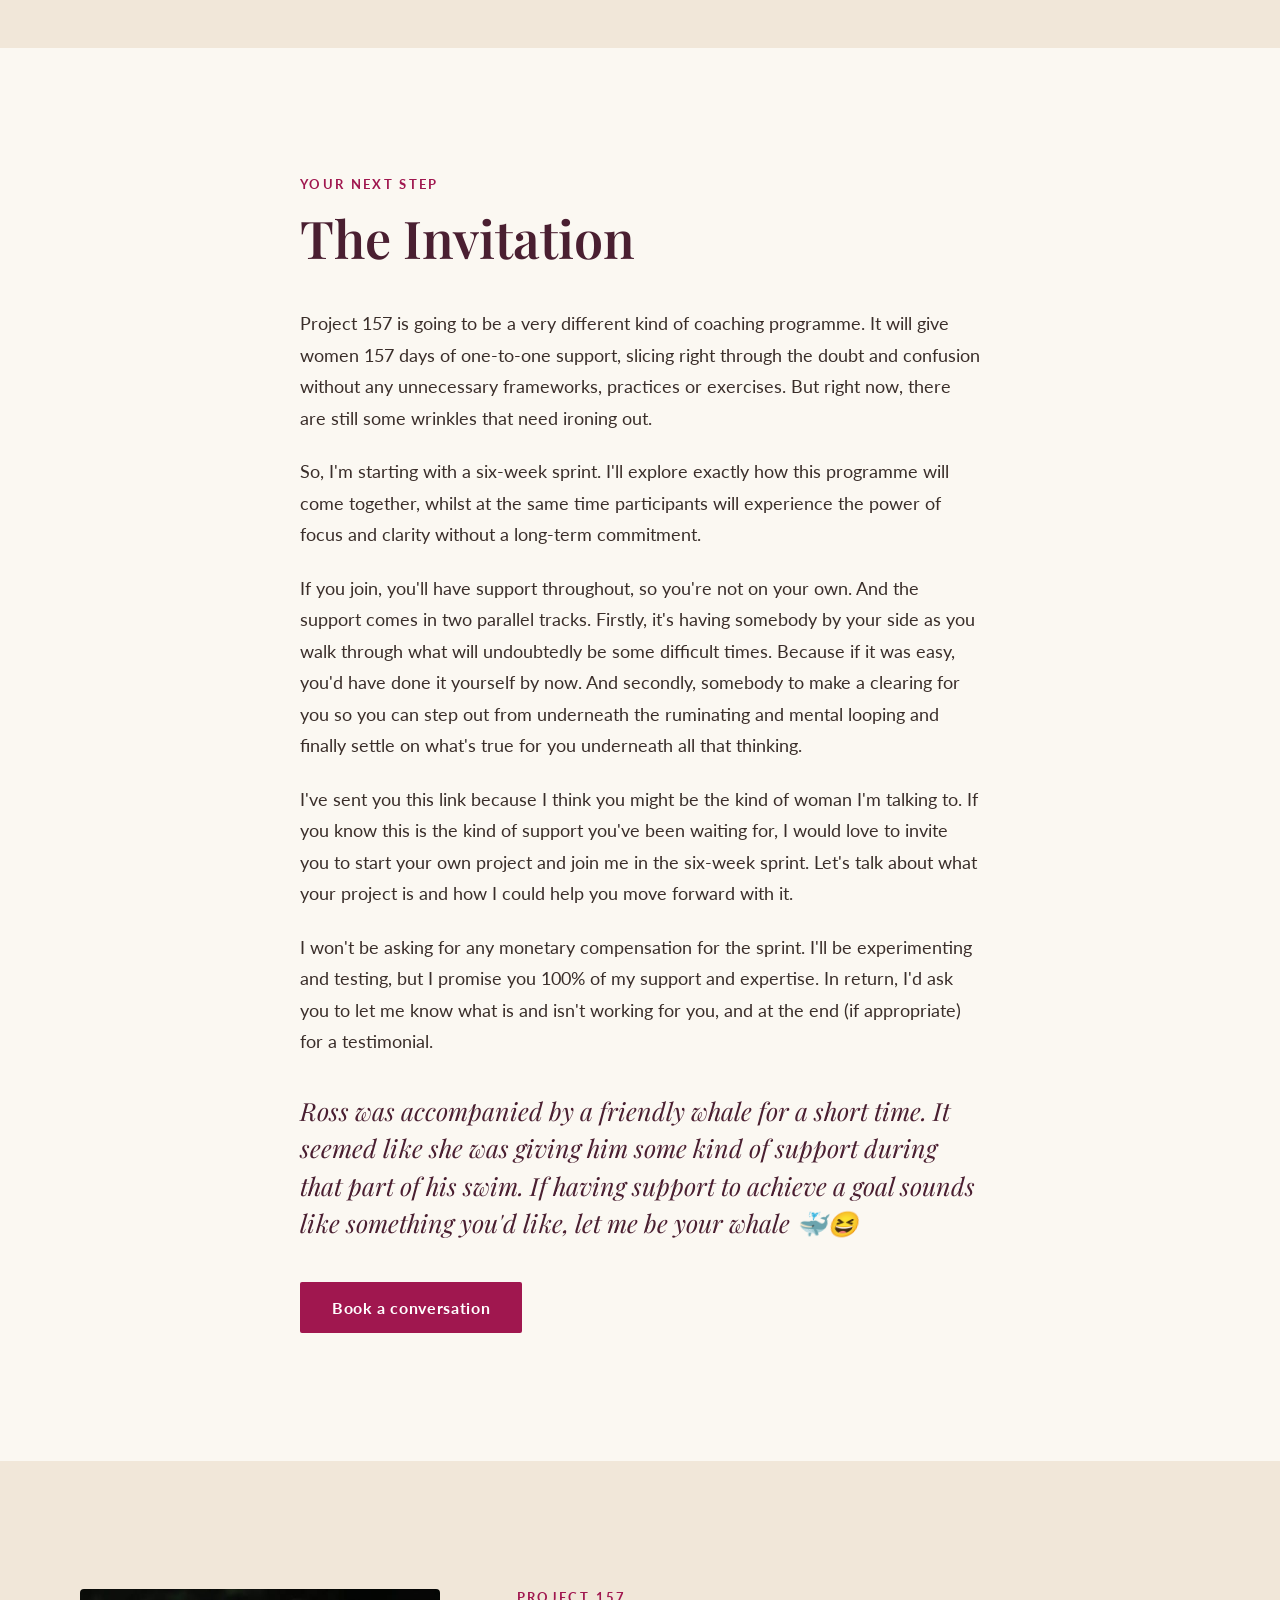
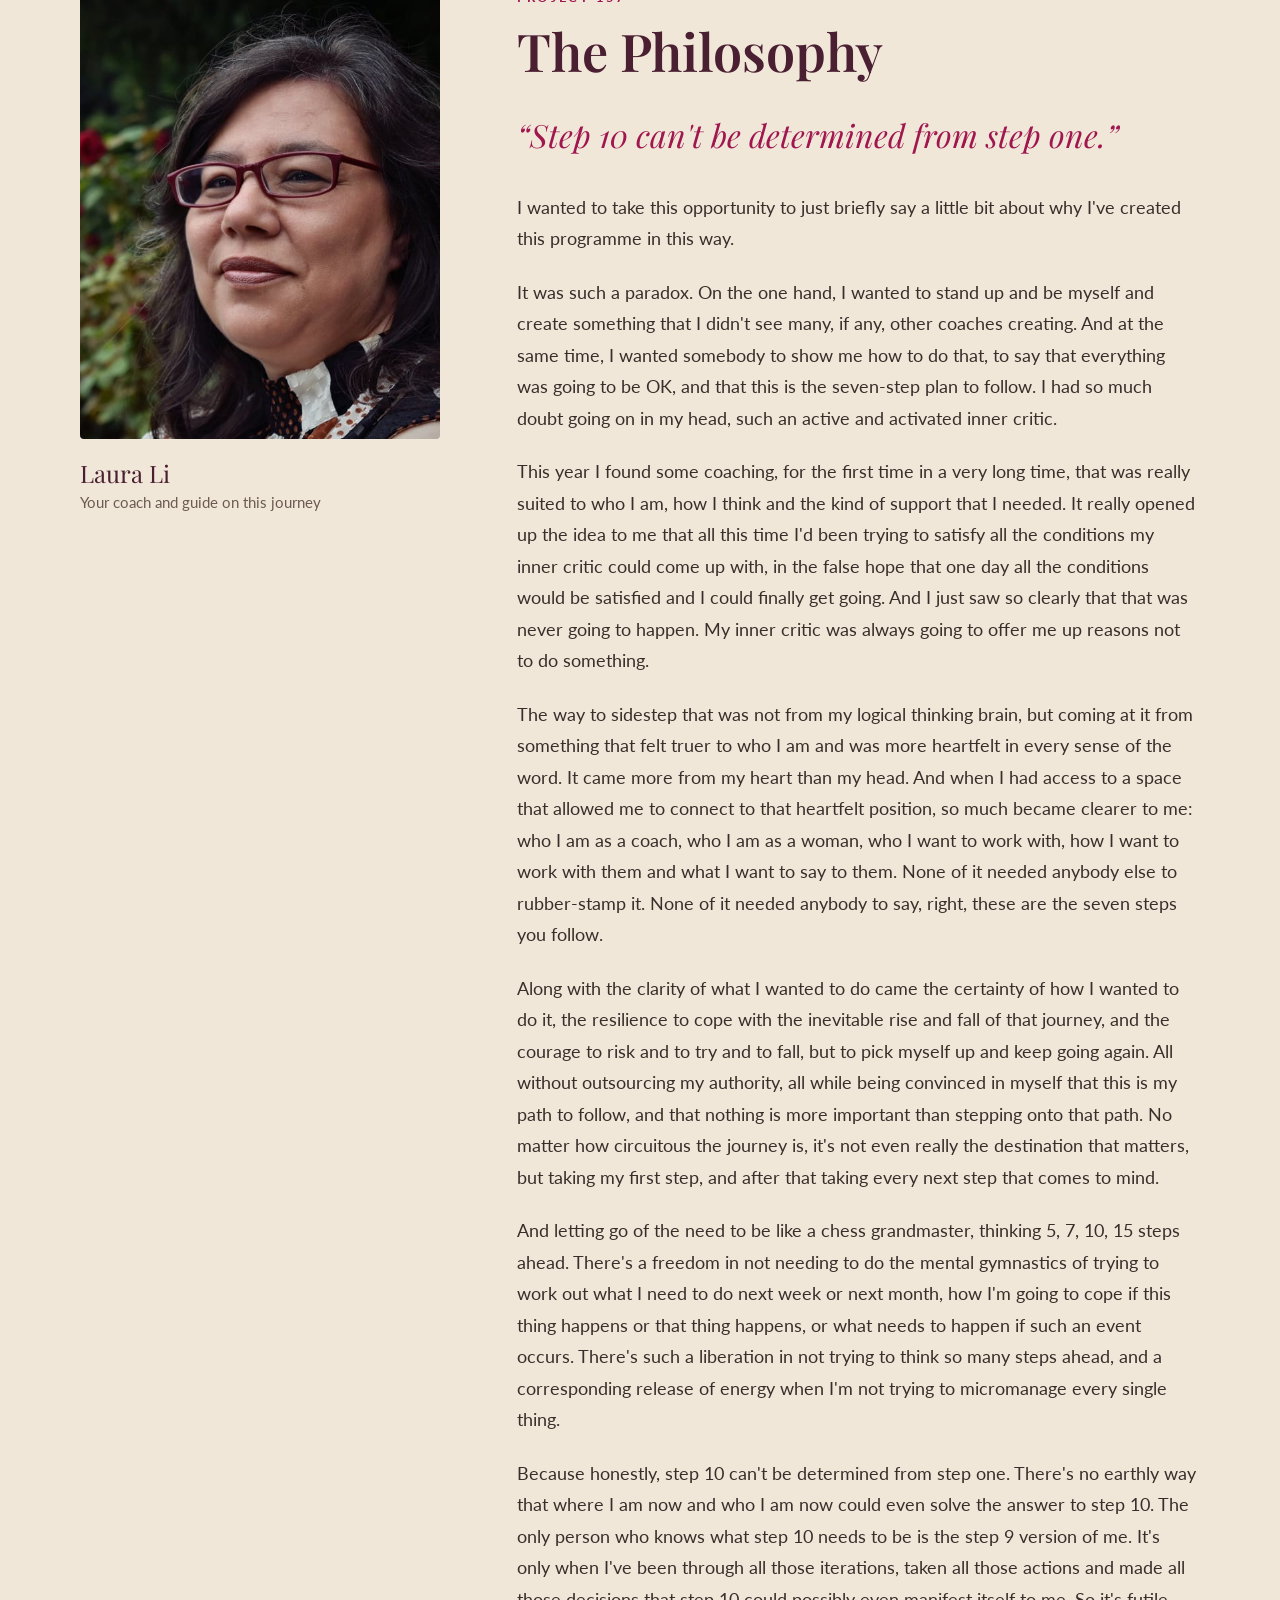
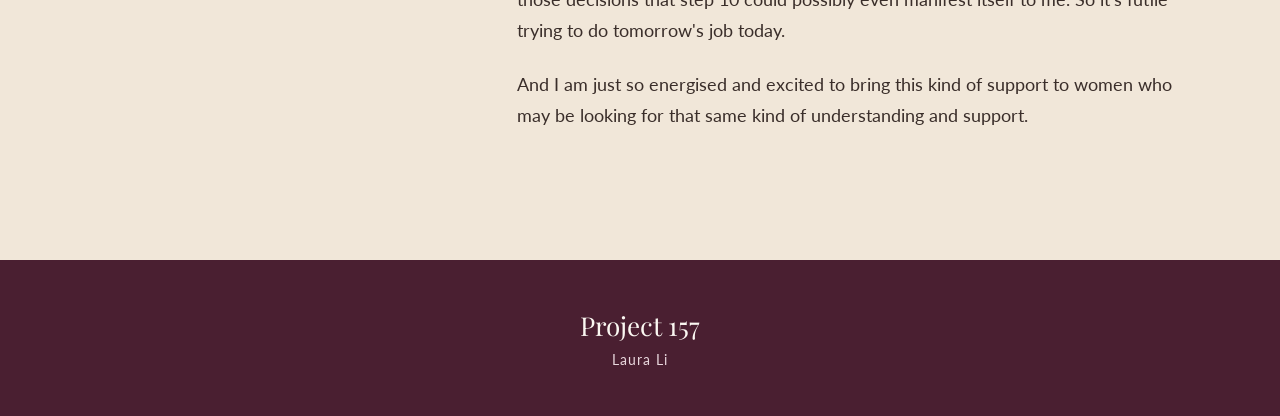
==== commit 9131aa7b: "Nudge Project 157 hero text down slightly Co-Authored-By: Claude Opus 5.5 <noreply@anthropic.com> Cl" ====
--- a/index.html
+++ b/index.html
@@ -15,7 +15,7 @@
 p{margin:0}
 .hero{position:relative;height:min(720px,calc(100vh - 24px));min-height:480px;display:flex;align-items:center;background:linear-gradient(to right,#FAD1D9 calc(100% - min(1440px,200vh - 48px)),rgba(250,209,217,0) calc(100% - min(1440px,200vh - 48px) + 260px)),url(/images/peony.jpg) no-repeat 100% 100%/auto 100%,#FAD1D9;overflow:hidden}
 .hero-inner{width:100%;max-width:1280px;margin:0 auto;padding:0 clamp(24px,6vw,96px);box-sizing:border-box}
-.hero-text{max-width:min(680px,54%);display:flex;flex-direction:column;align-items:flex-start;gap:20px}
+.hero-text{max-width:min(680px,54%);margin-top:56px;display:flex;flex-direction:column;align-items:flex-start;gap:20px}
 .h-title{font-size:clamp(44px,4.8vw,72px)}
 .h-sub{font-size:clamp(20px,2vw,28px);white-space:nowrap}
 .h-sprint{font-size:clamp(20px,1.7vw,25px)}
@@ -26,7 +26,7 @@
 @media (max-width:1000px){
 .hero{height:auto;min-height:65vw;padding:6vw 0;box-sizing:border-box;background-color:#F2C5CE;background-image:linear-gradient(to right,#FAD1D9,#EAB7C0),url(/images/peony.jpg);background-size:100% calc(100% - 65vw + 2px),130vw auto;background-position:0 0,-9.15vw 100%;background-repeat:no-repeat}
 .hero-inner{padding:0 0 0 6vw}
-.hero-text{max-width:60vw;gap:3vw}
+.hero-text{max-width:60vw;gap:3vw;margin-top:0}
 .h-title{font-size:9.6vw}
 .h-sub{font-size:min(4.3vw,30px);white-space:normal}
 .h-sprint{font-size:min(4.3vw,26px);white-space:nowrap;margin-top:2.5vw}
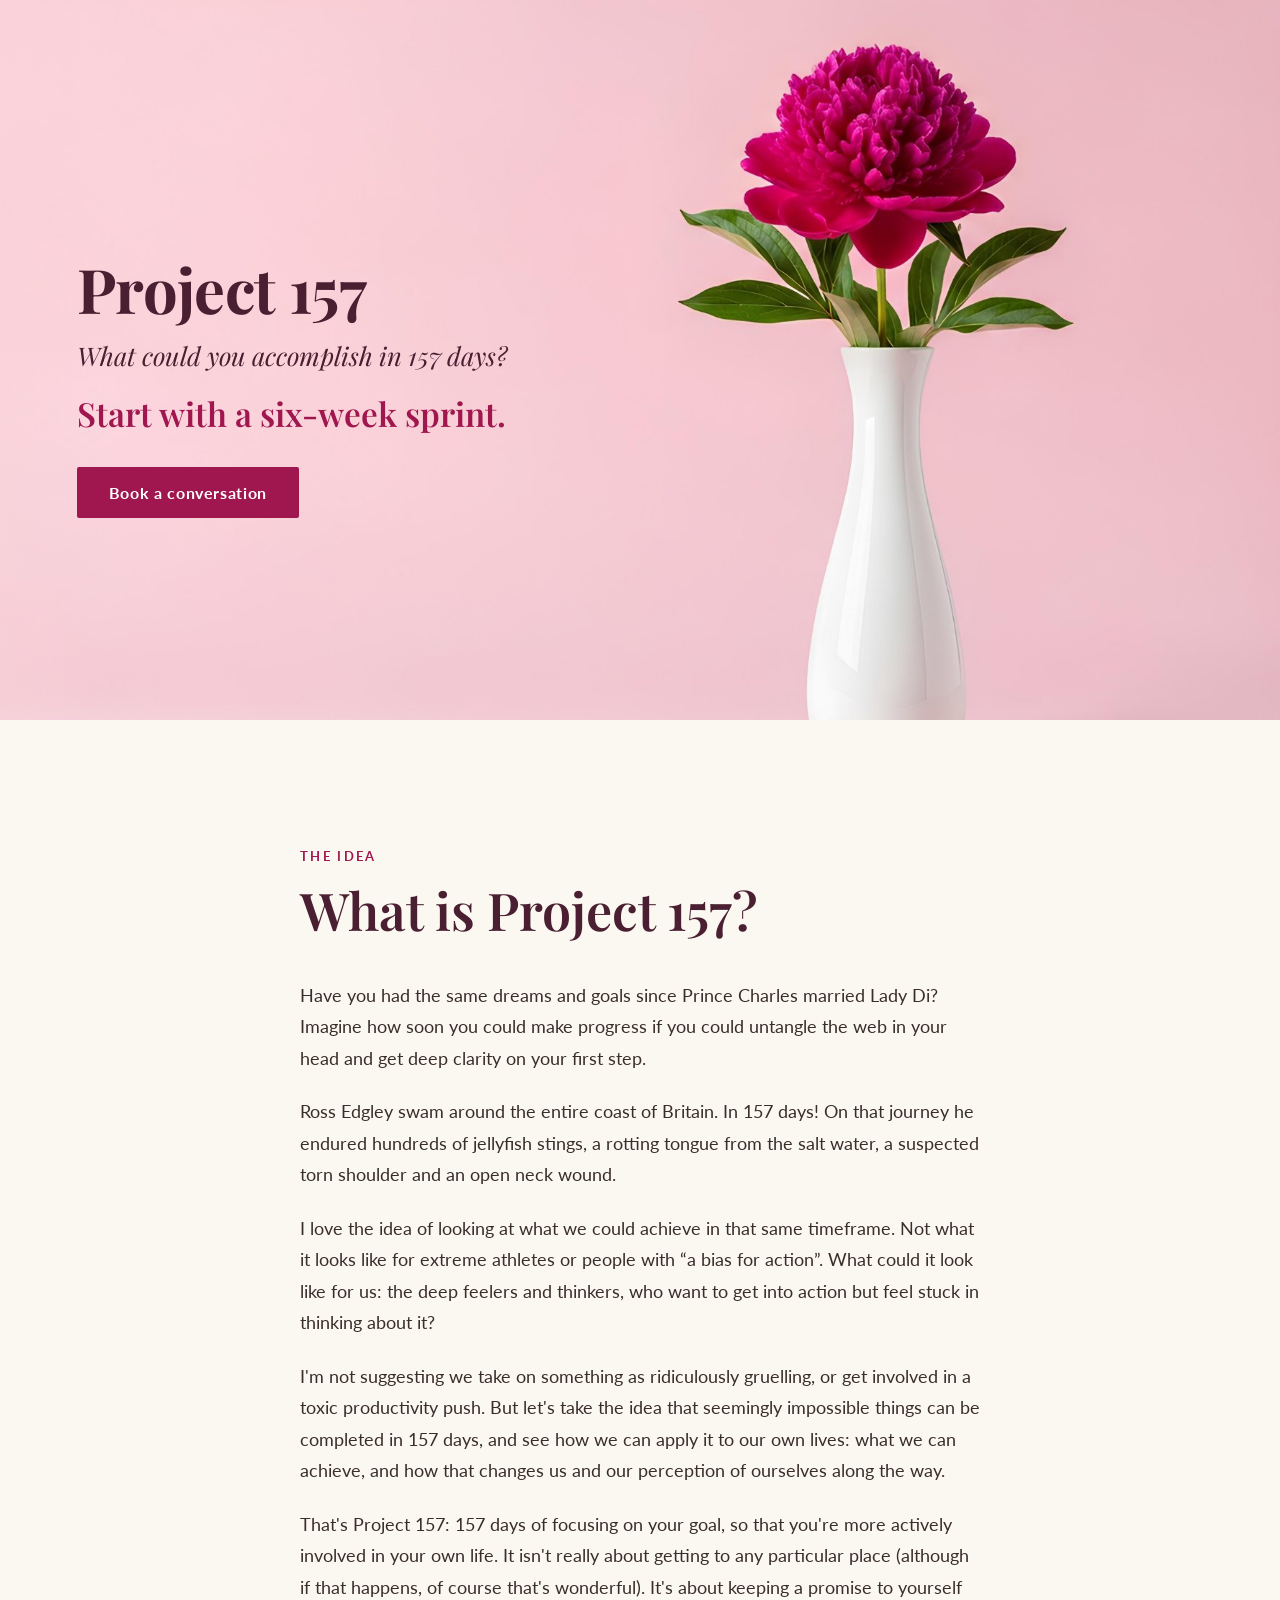
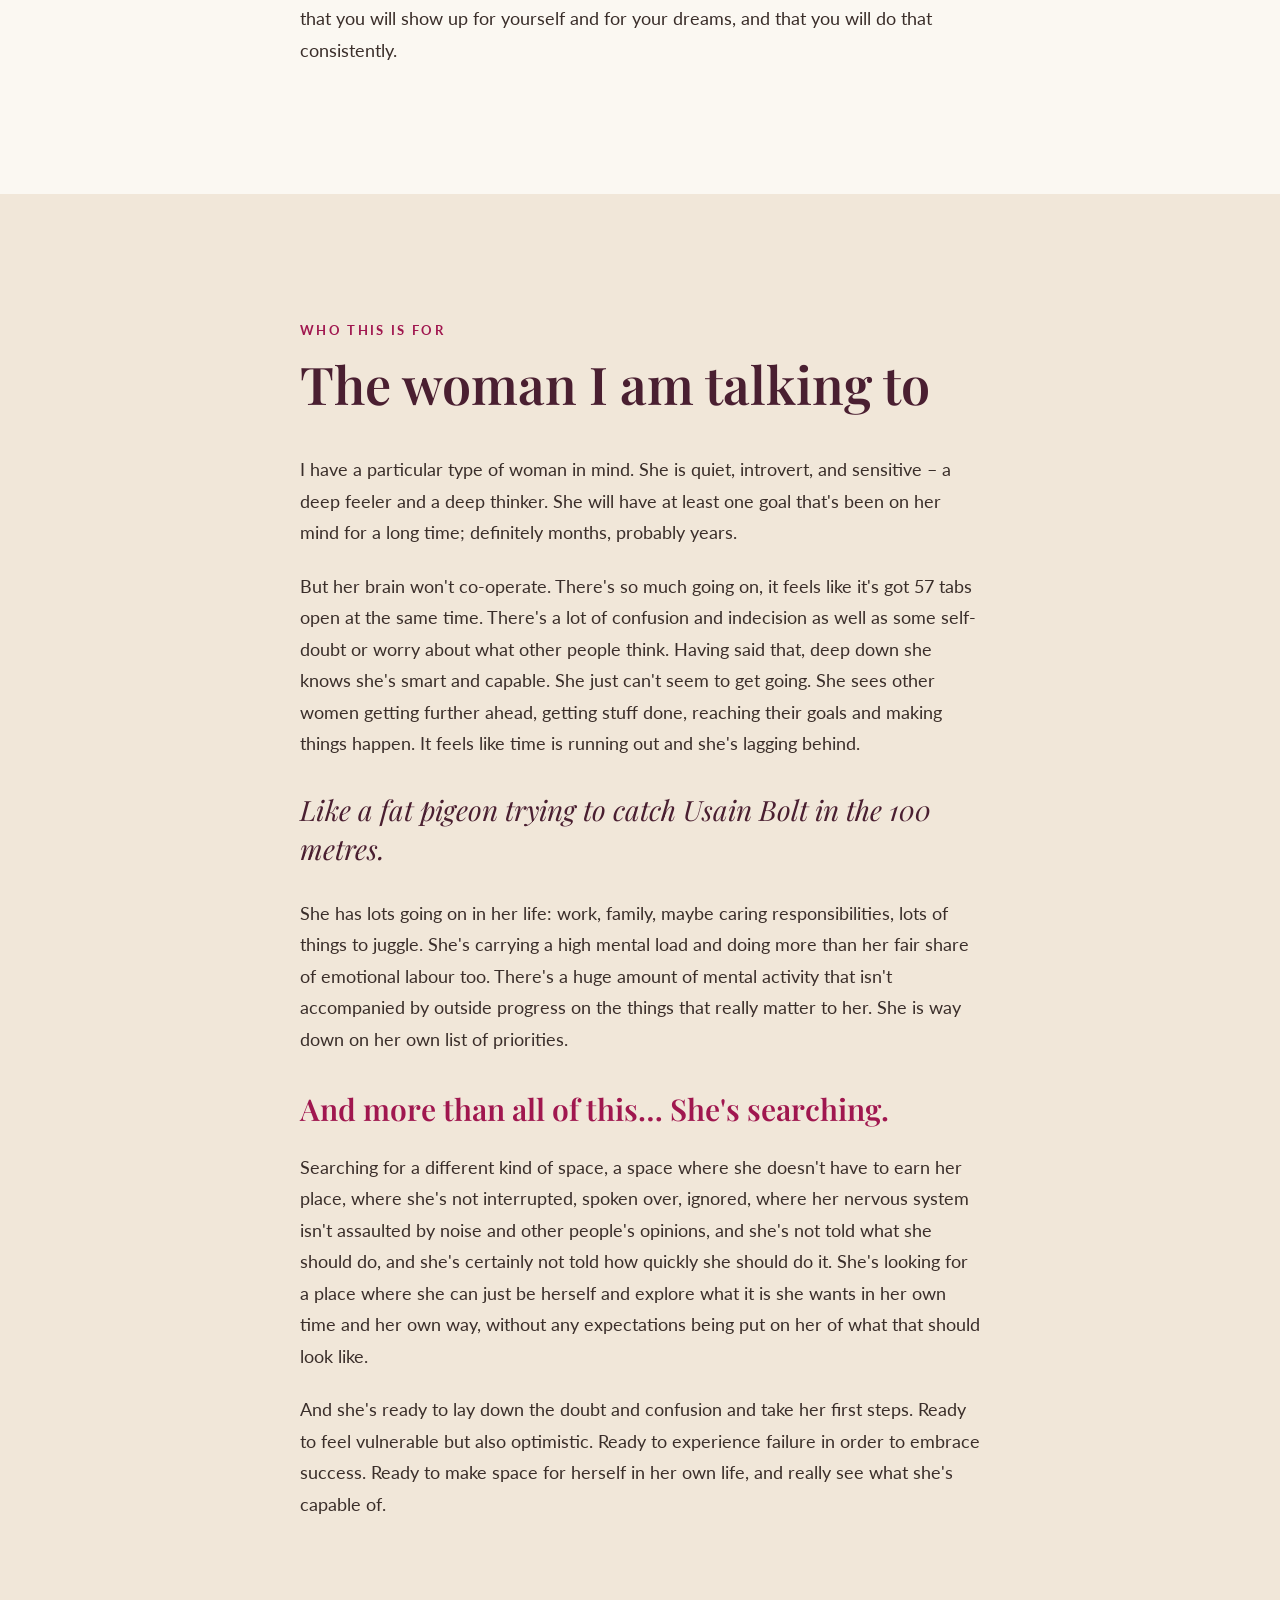
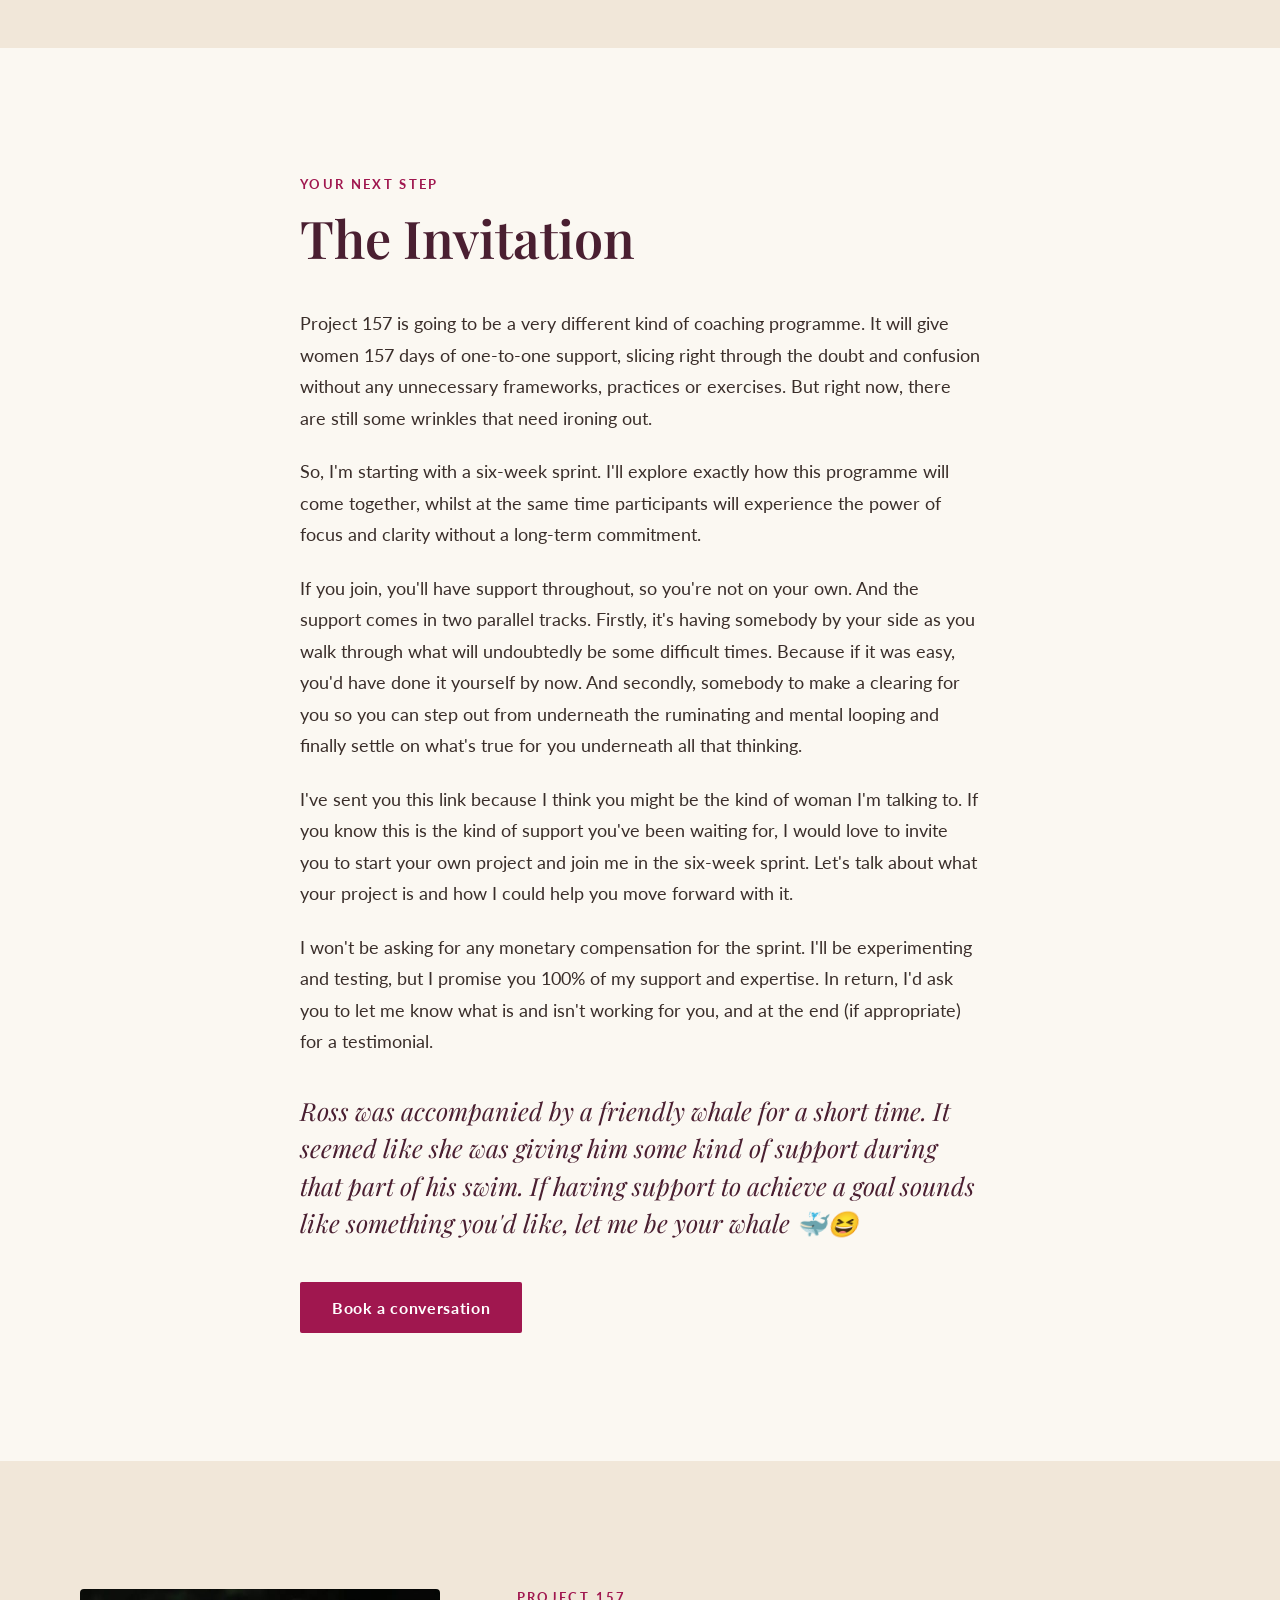
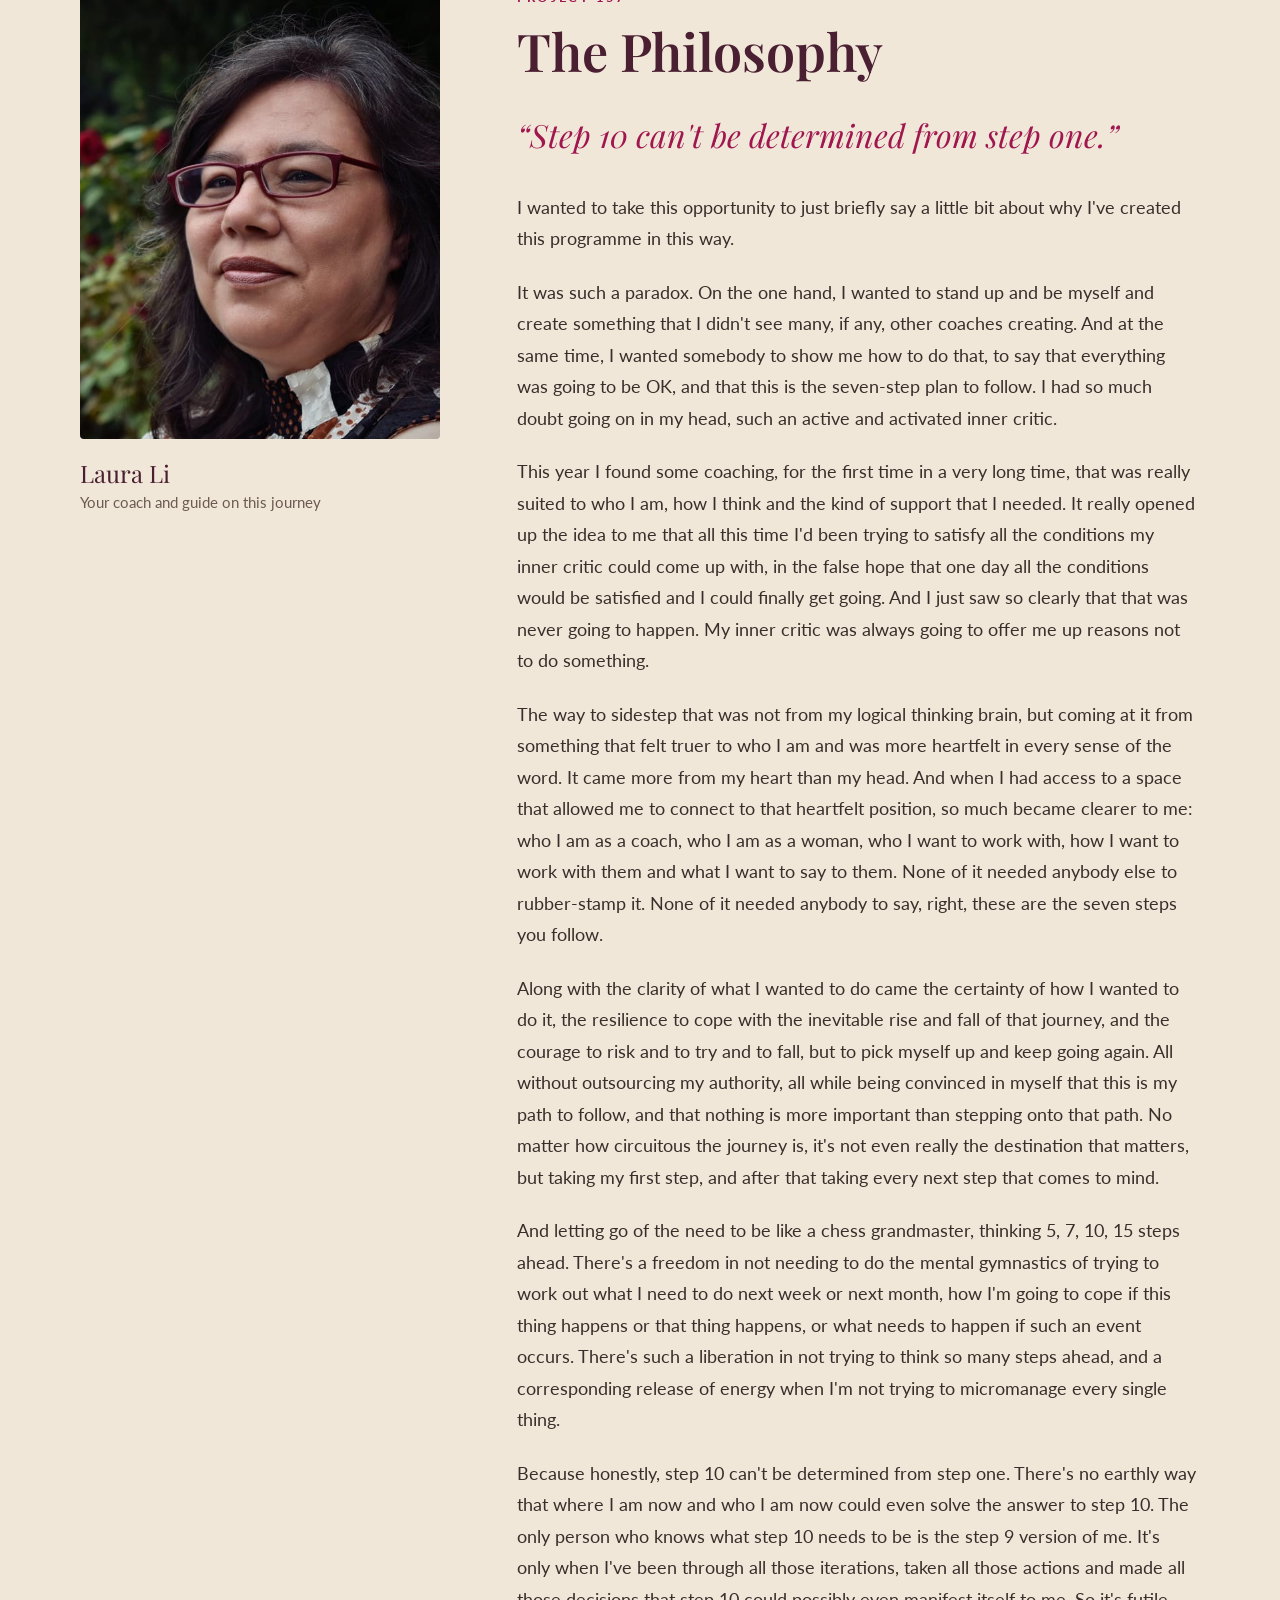
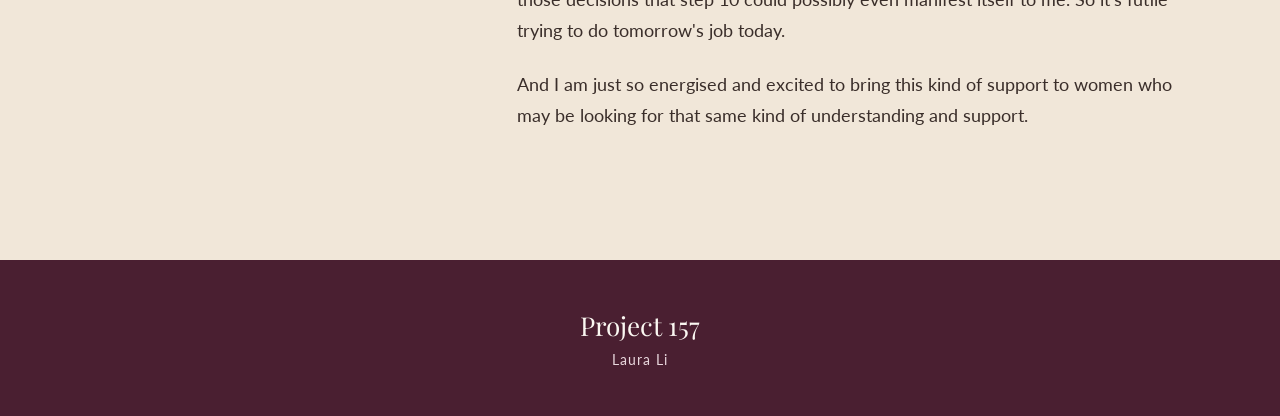
==== commit 21c29f3e: "Bigger sprint line on desktop, roomier phone hero Co-Authored-By: Claude Opus 5.5 <noreply@anthropic" ====
--- a/index.html
+++ b/index.html
@@ -18,20 +18,20 @@
 .hero-text{max-width:min(680px,54%);margin-top:56px;display:flex;flex-direction:column;align-items:flex-start;gap:20px}
 .h-title{font-size:clamp(44px,4.8vw,72px)}
 .h-sub{font-size:clamp(20px,2vw,28px);white-space:nowrap}
-.h-sprint{font-size:clamp(20px,1.7vw,25px)}
+.h-sprint{font-size:clamp(26px,2.6vw,35px)}
 .hero .btn{margin-top:12px}
 .m-br{display:none}
 .btn{display:inline-block;background:#A0174F;color:#FFFFFF;text-decoration:none;font-family:Lato,system-ui,sans-serif;font-weight:700;font-size:16px;letter-spacing:.04em;padding:16px 32px;border-radius:2px;min-height:44px;box-sizing:border-box}
 .btn:hover{background:#7E1240;color:#FFFFFF}
 @media (max-width:1000px){
-.hero{height:auto;min-height:65vw;padding:6vw 0;box-sizing:border-box;background-color:#F2C5CE;background-image:linear-gradient(to right,#FAD1D9,#EAB7C0),url(/images/peony.jpg);background-size:100% calc(100% - 65vw + 2px),130vw auto;background-position:0 0,-9.15vw 100%;background-repeat:no-repeat}
+.hero{height:auto;min-height:65vw;padding:9vw 0;box-sizing:border-box;background-color:#F2C5CE;background-image:linear-gradient(to right,#FAD1D9,#EAB7C0),url(/images/peony.jpg);background-size:100% calc(100% - 65vw + 2px),130vw auto;background-position:0 0,-9.15vw 100%;background-repeat:no-repeat}
 .hero-inner{padding:0 0 0 6vw}
-.hero-text{max-width:60vw;gap:3vw;margin-top:0}
-.h-title{font-size:9.6vw}
-.h-sub{font-size:min(4.3vw,30px);white-space:normal}
-.h-sprint{font-size:min(4.3vw,26px);white-space:nowrap;margin-top:2.5vw}
+.hero-text{max-width:56vw;gap:2.6vw;margin-top:0}
+.h-title{font-size:8.6vw}
+.h-sub{font-size:min(3.9vw,28px);white-space:normal}
+.h-sprint{font-size:min(4.1vw,26px);white-space:nowrap;margin-top:1.5vw}
 .m-br{display:inline}
-.hero .btn{margin-top:1vw;font-size:min(3.6vw,16px);padding:12px min(4.5vw,32px);letter-spacing:.02em}
+.hero .btn{margin-top:1.5vw;font-size:min(3.3vw,15px);padding:10px min(4vw,28px);min-height:0;letter-spacing:.02em}
 }
 </style>
 </head>
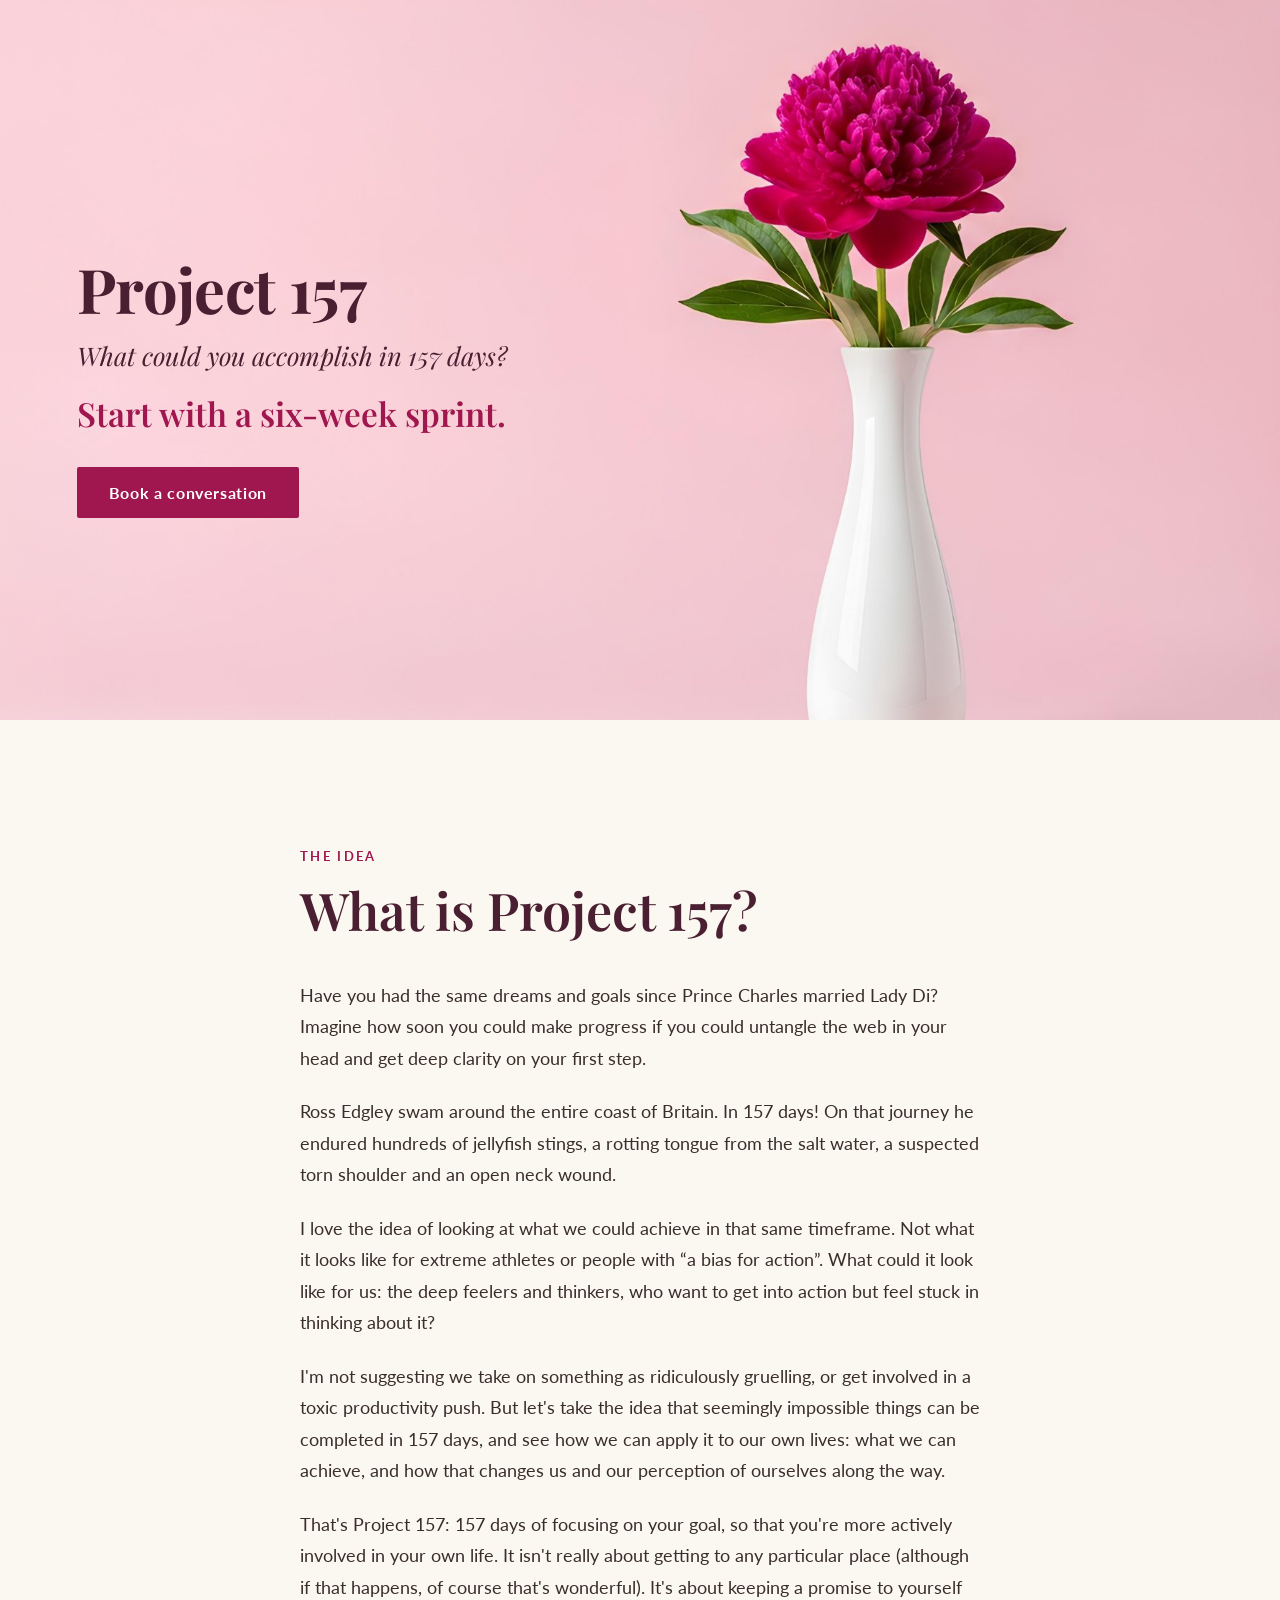
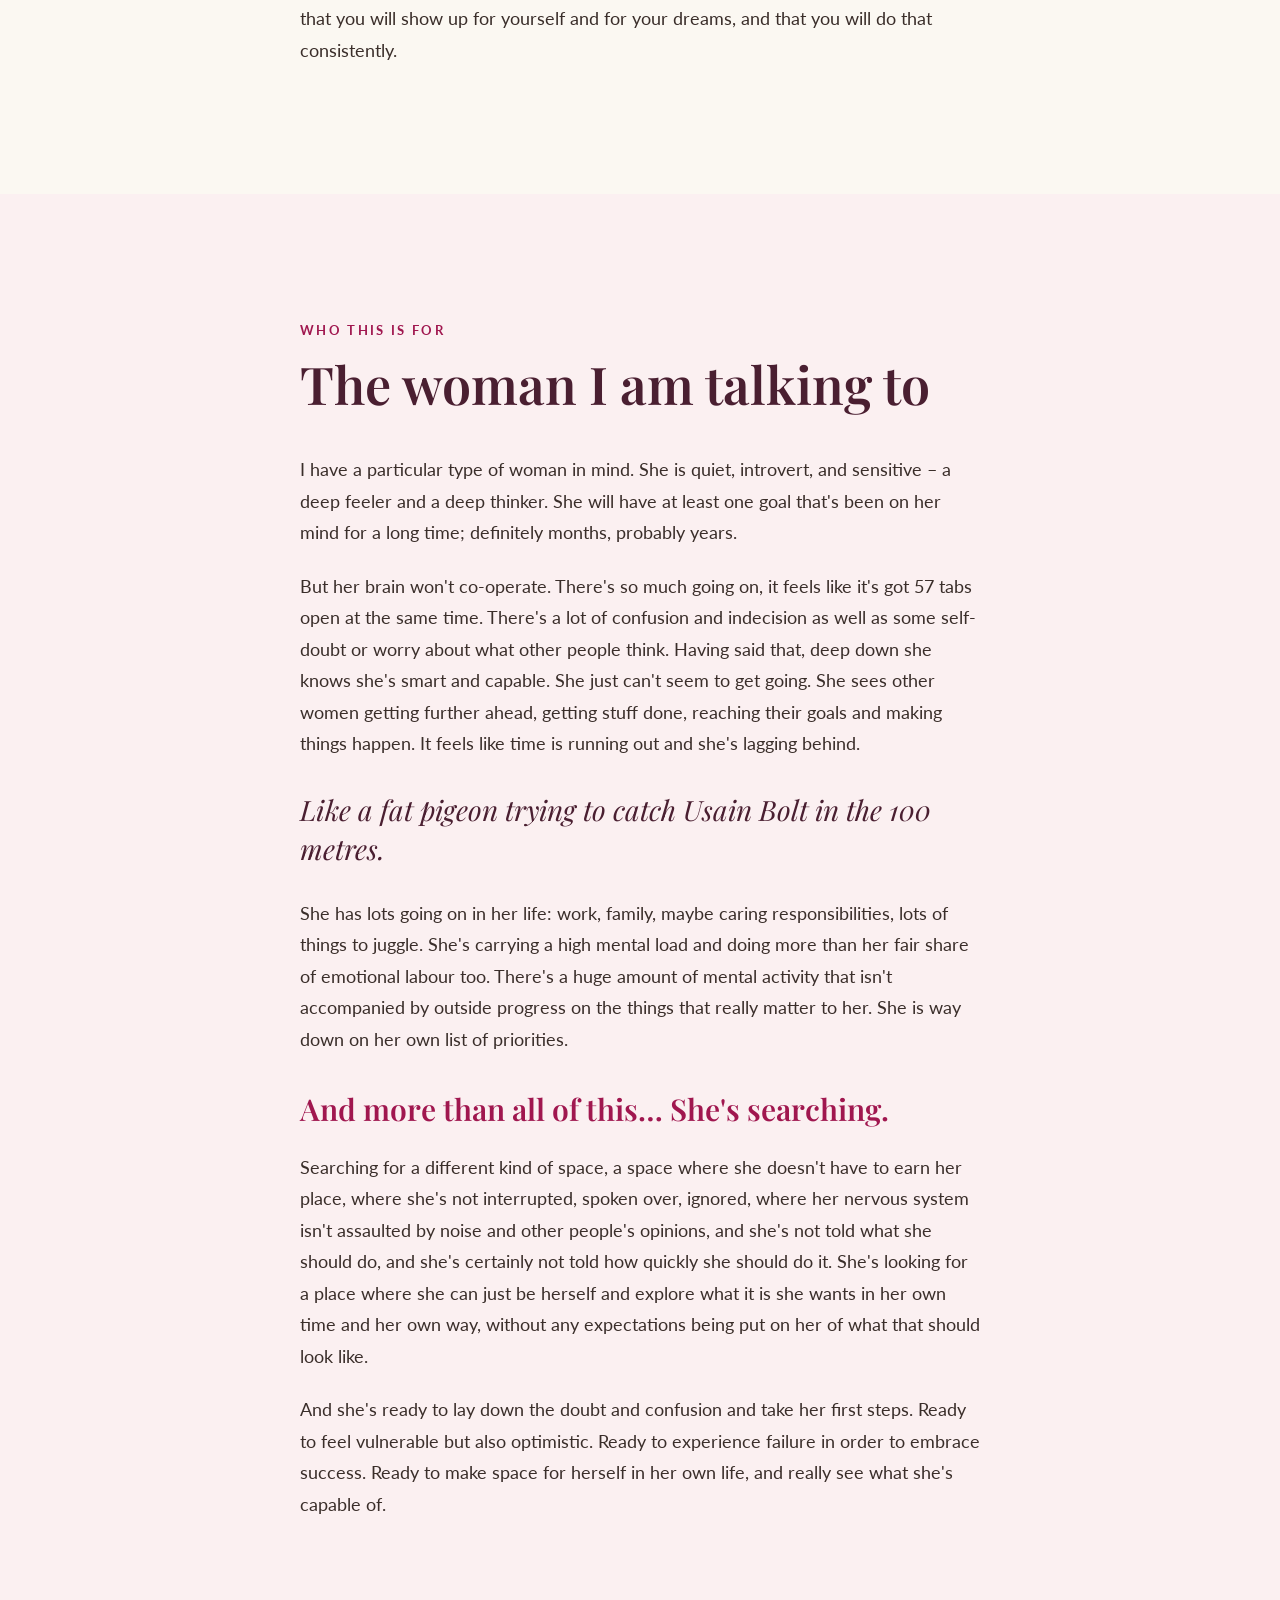
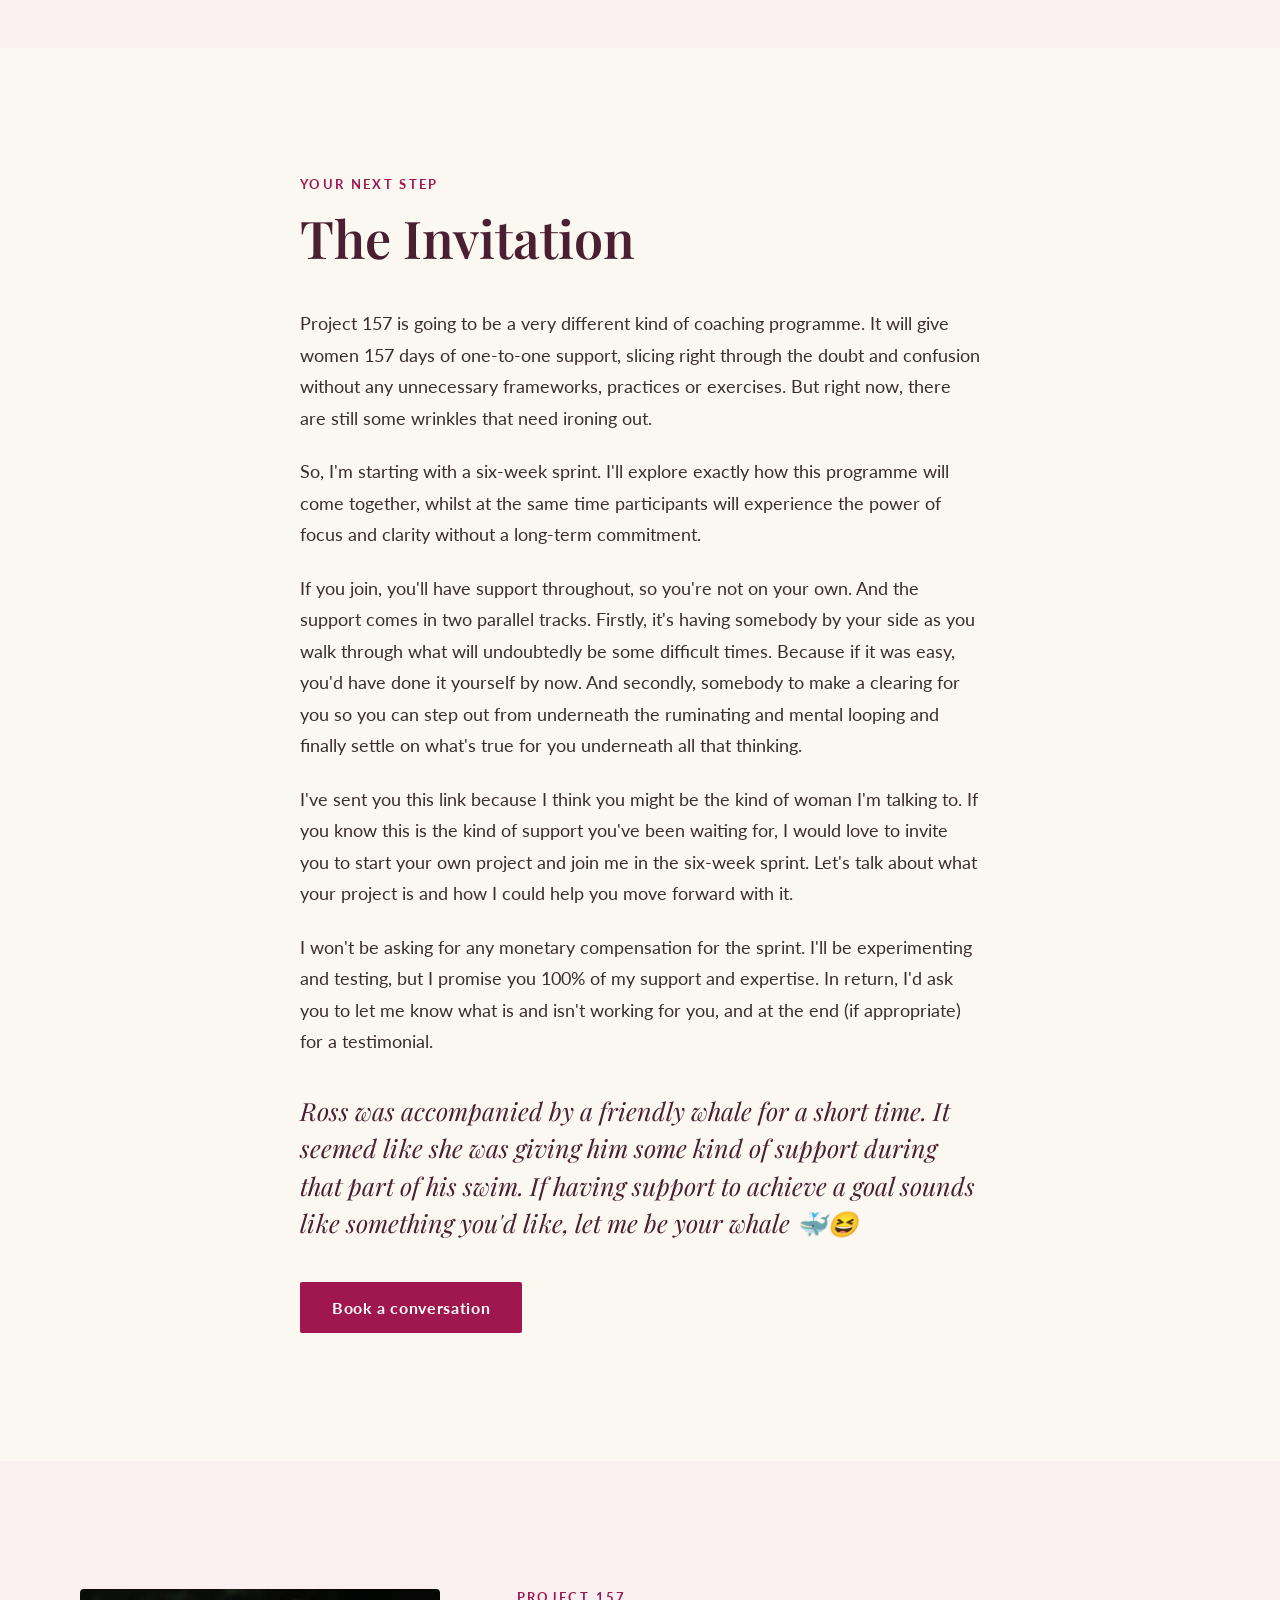
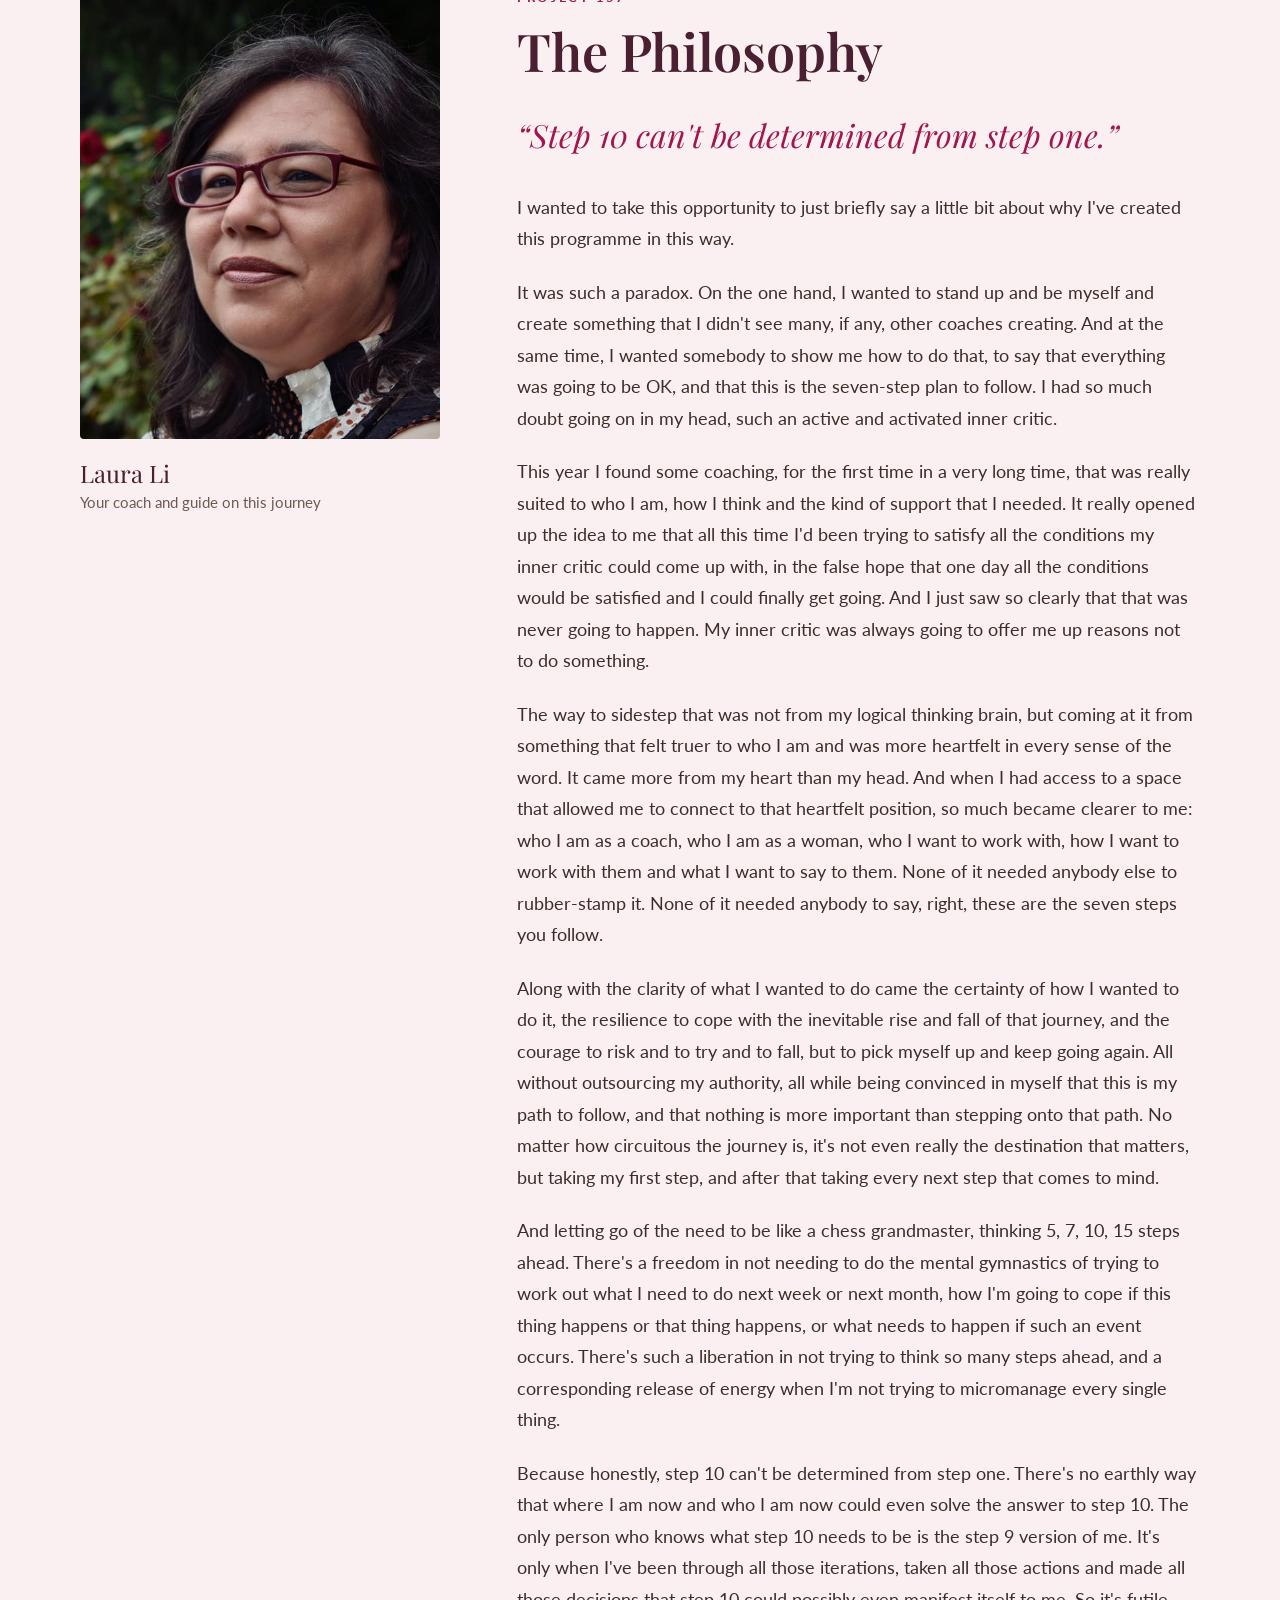
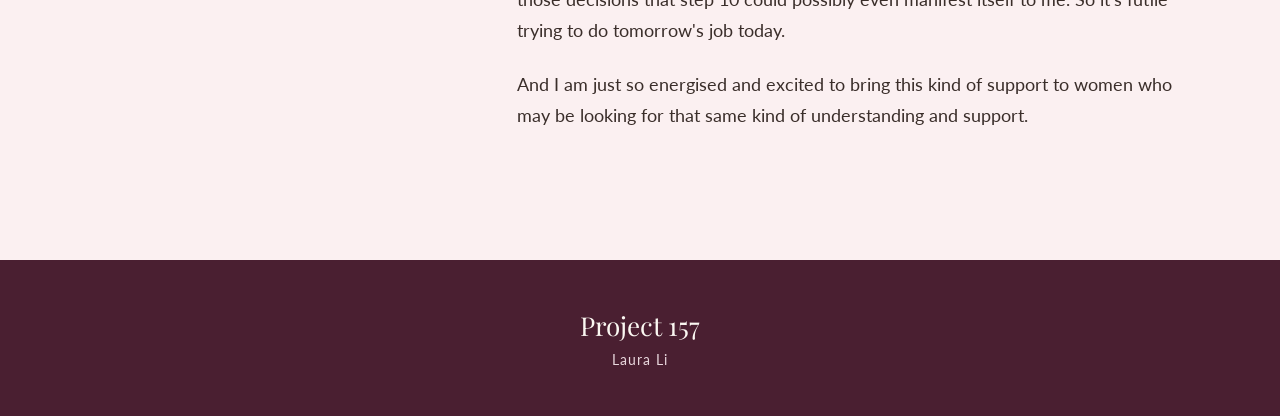
==== commit 27d86bbc: "Pale blush instead of beige behind two sections Co-Authored-By: Claude Opus 5.5 <noreply@anthropic.c" ====
--- a/index.html
+++ b/index.html
@@ -63,7 +63,7 @@
 </div>
 </section>
 
-<section style="background: #F1E7D9; padding: clamp(72px, 10vw, 128px) 24px">
+<section style="background: #FBF0F1; padding: clamp(72px, 10vw, 128px) 24px">
 <div style="max-width: 680px; margin: 0 auto">
 <p style="font-size: 13px; font-weight: 700; letter-spacing: 0.18em; text-transform: uppercase; color: #A0174F; margin-bottom: 16px">Who this is for</p>
 <h2 style="margin: 0 0 40px; font-family: 'Playfair Display', Georgia, serif; font-weight: 600; font-size: clamp(34px, 4.4vw, 52px); line-height: 1.15; color: #4A1F31">The woman I am talking to</h2>
@@ -95,7 +95,7 @@
 </div>
 </section>
 
-<section style="background: #F1E7D9; padding: clamp(72px, 10vw, 128px) 24px">
+<section style="background: #FBF0F1; padding: clamp(72px, 10vw, 128px) 24px">
 <div style="max-width: 1120px; margin: 0 auto; display: flex; flex-wrap: wrap; gap: clamp(40px, 6vw, 80px); align-items: flex-start">
 <figure style="margin: 0; flex: 0 1 360px; min-width: 260px">
 <img src="/images/laura-rose-garden.jpg" alt="Laura Li in a rose garden" style="display: block; width: 100%; aspect-ratio: 4 / 5; object-fit: cover; object-position: 60% 40%; border-radius: 4px">
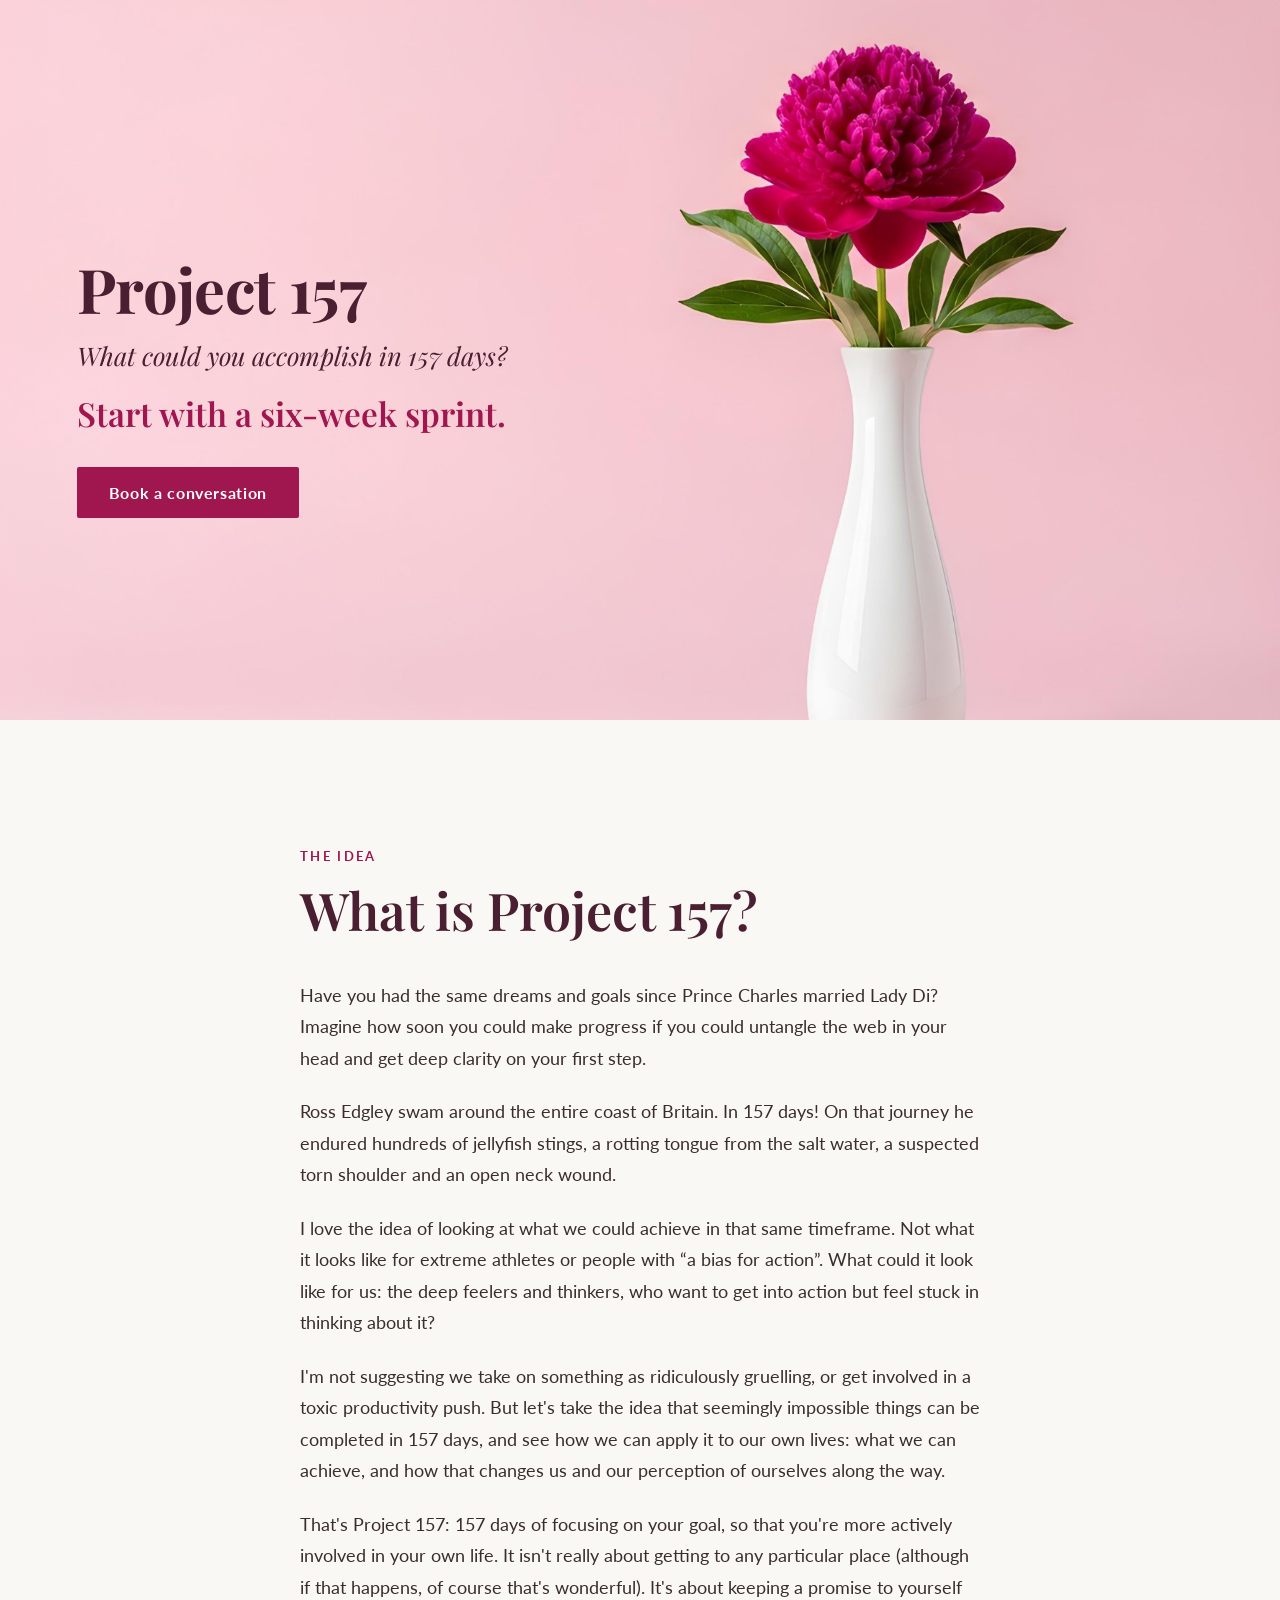
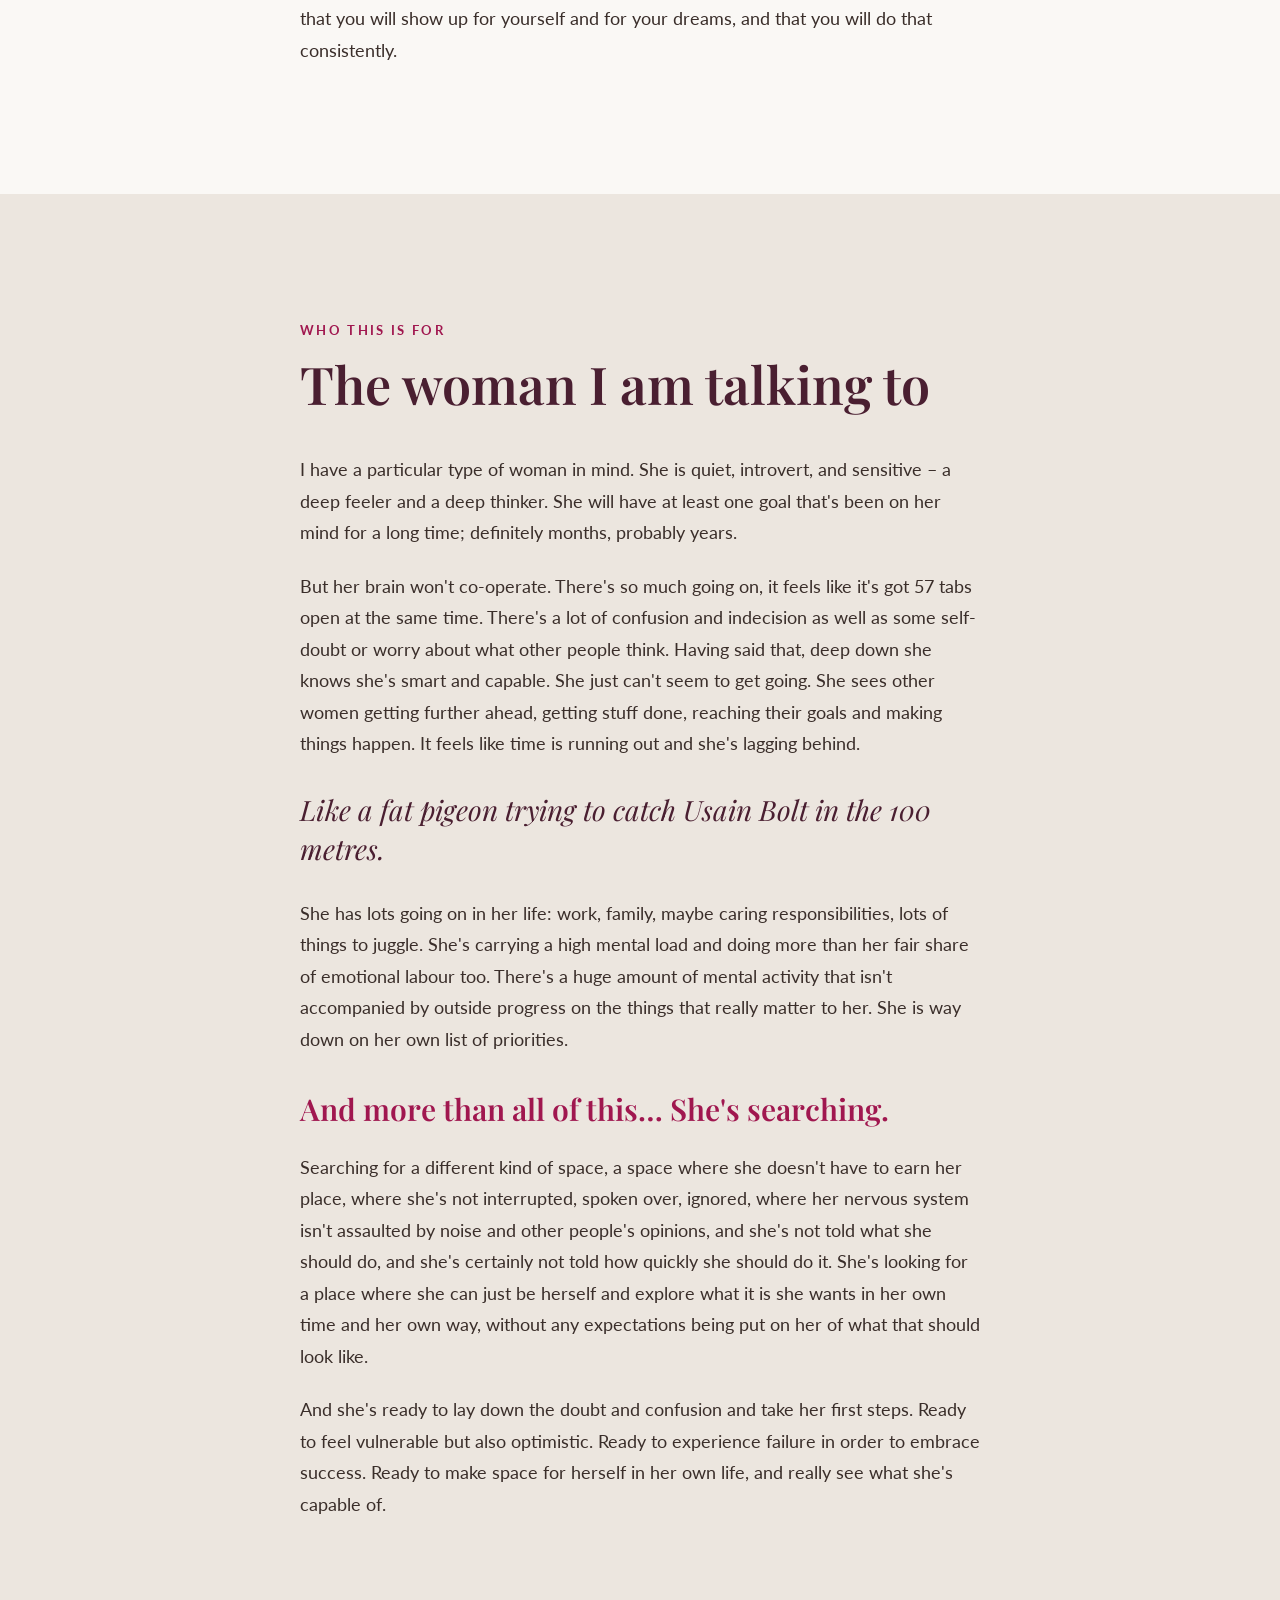
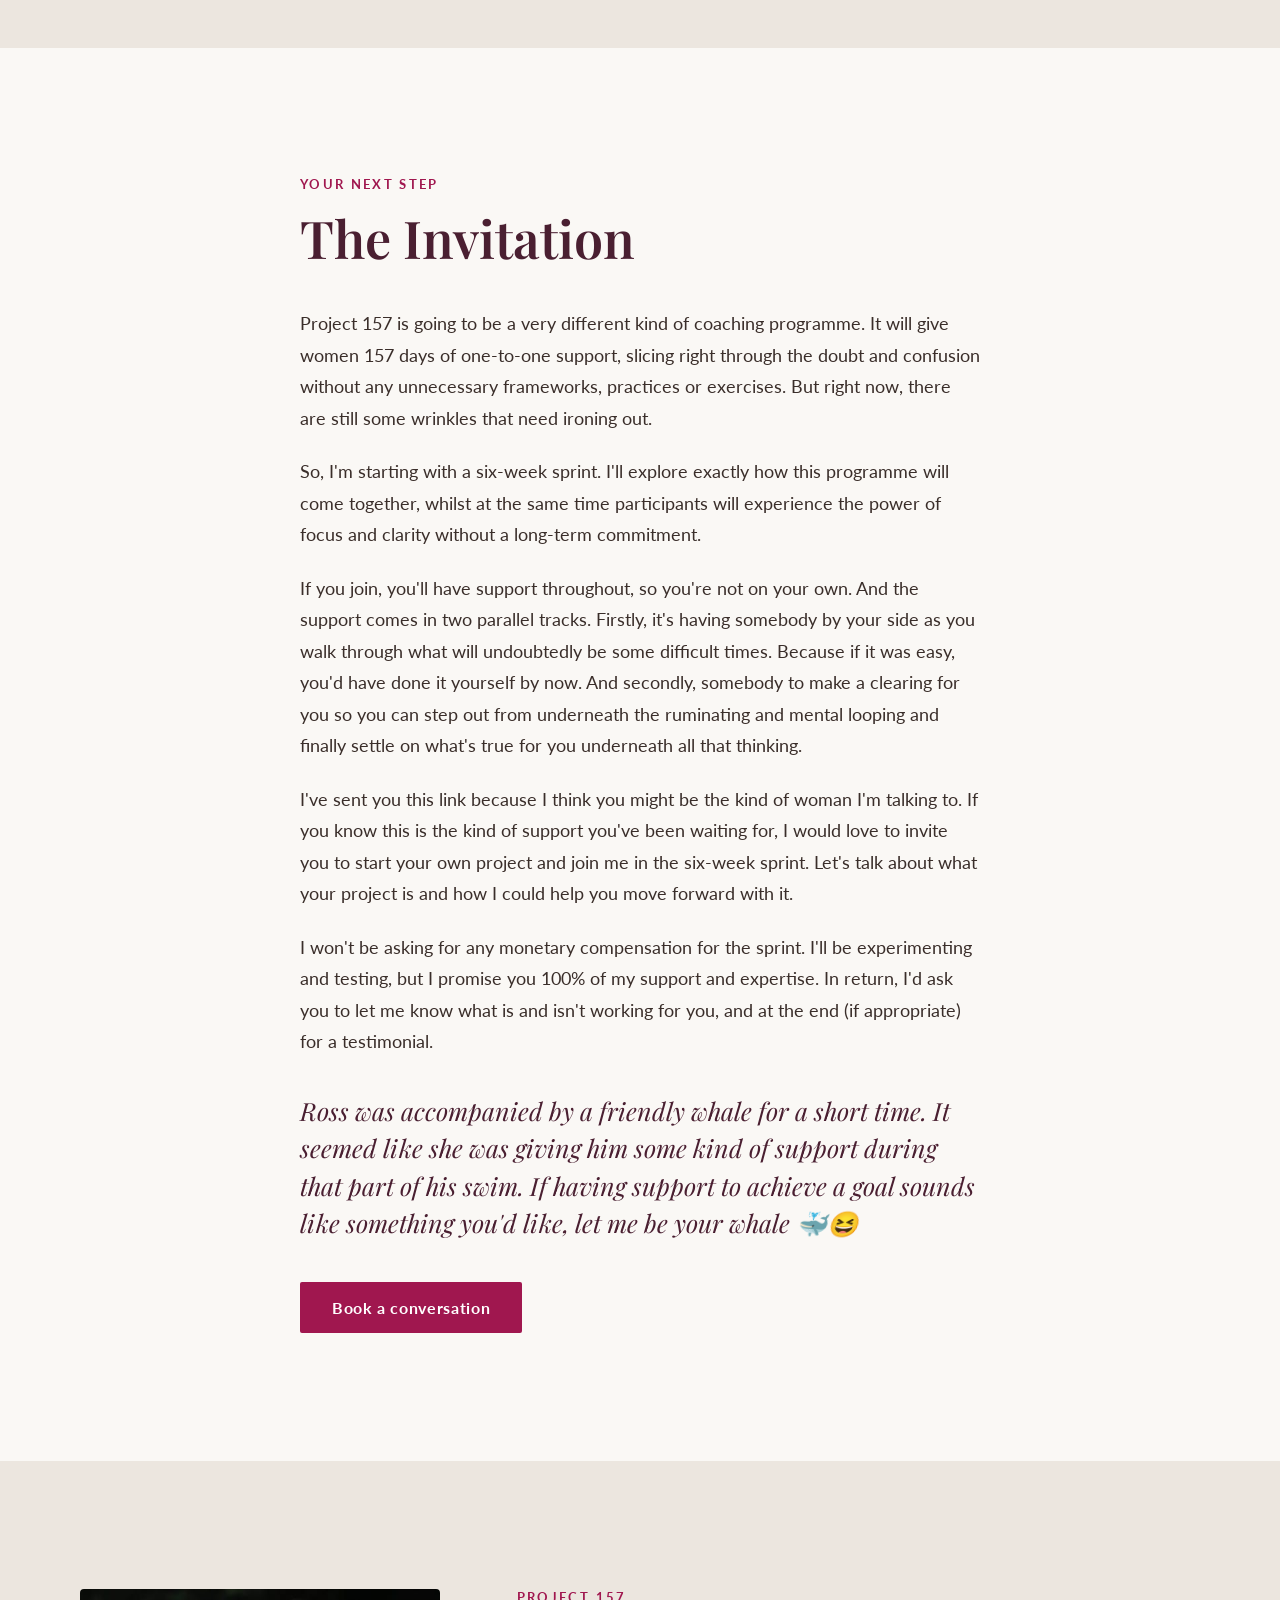
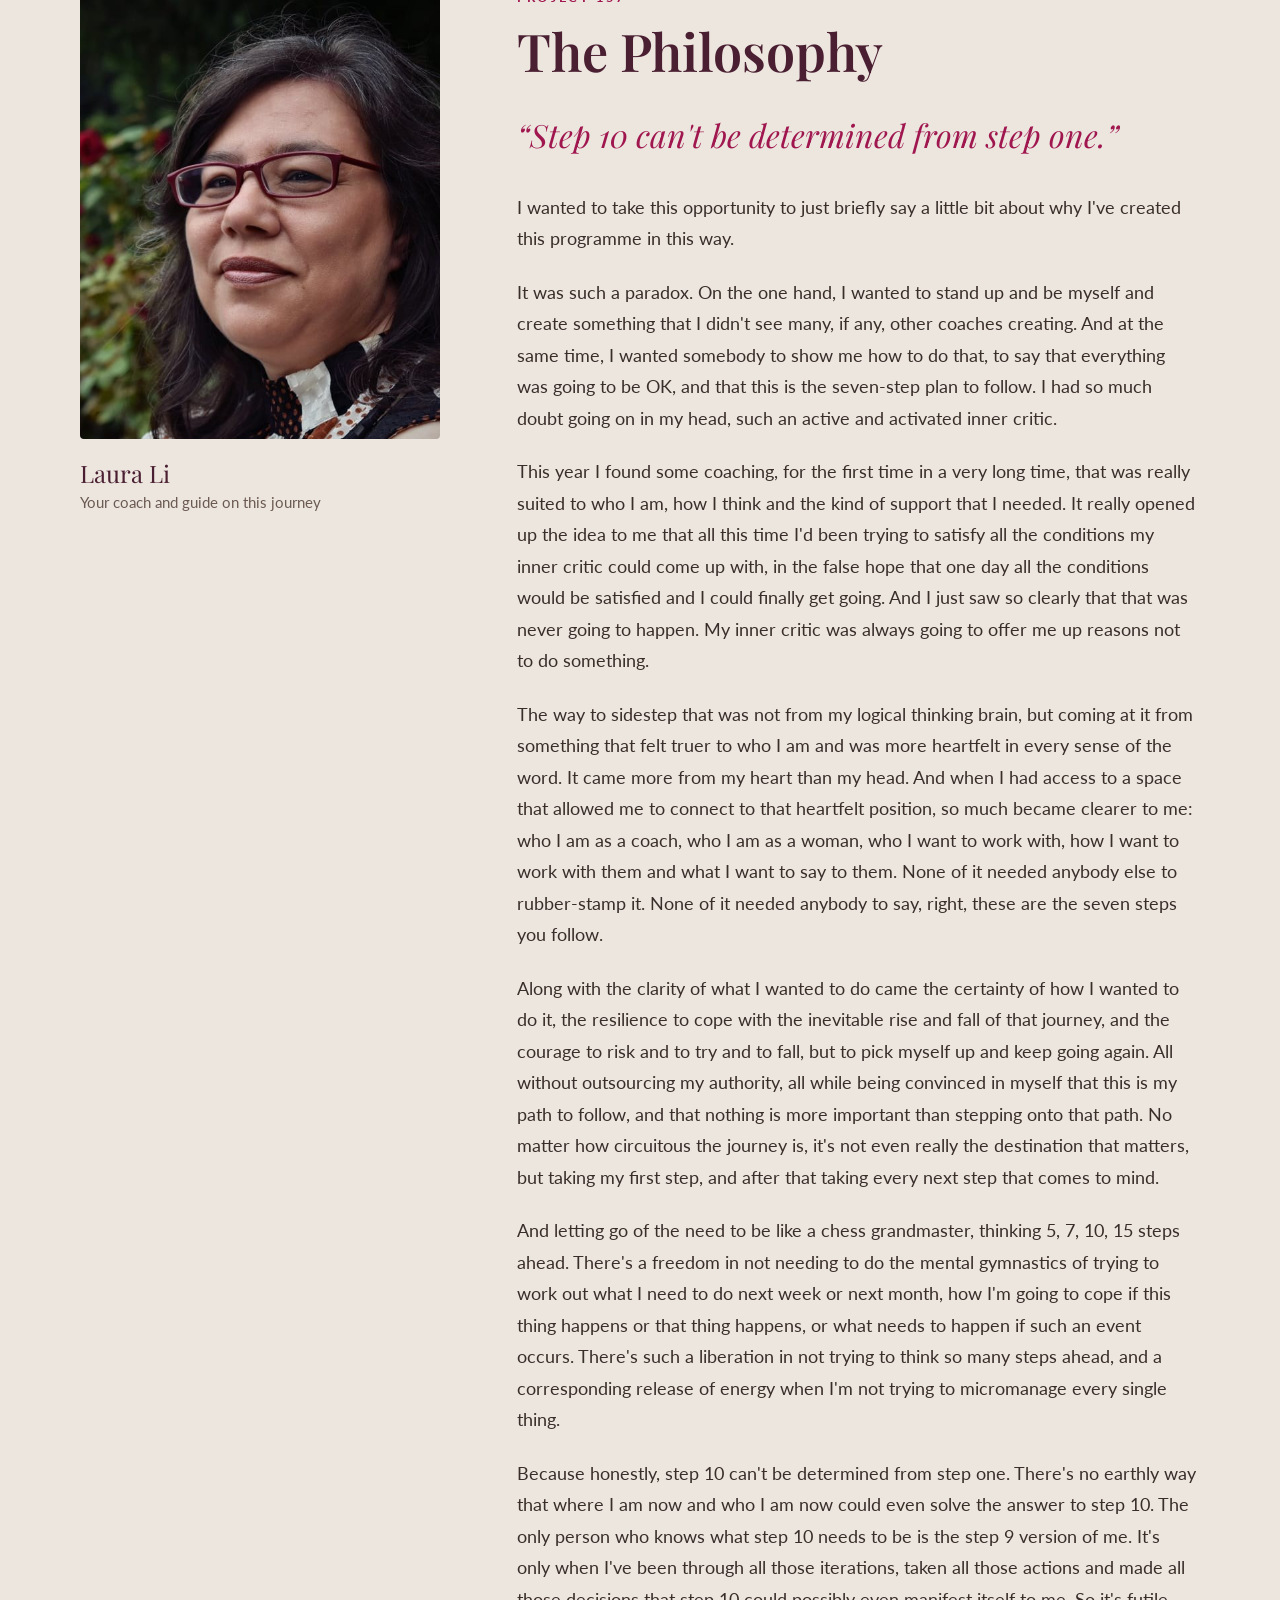
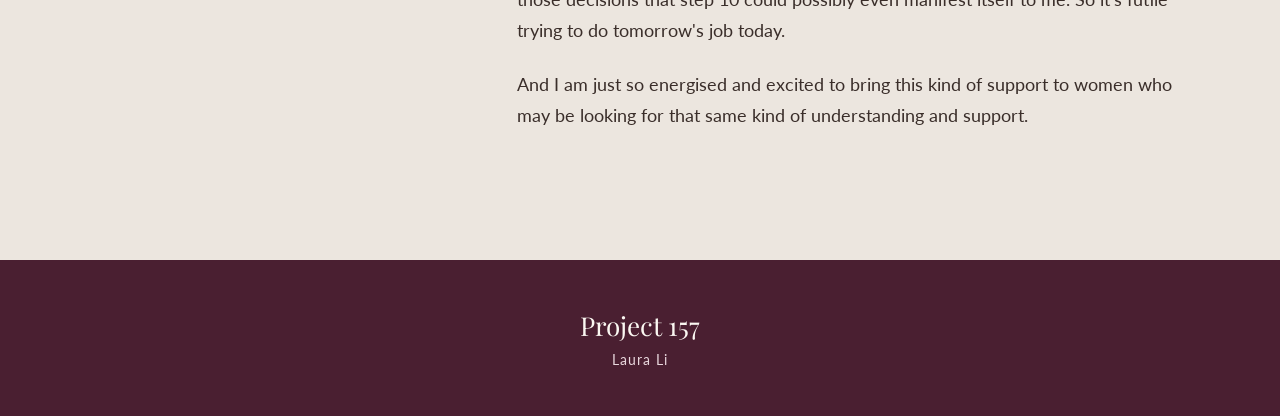
==== commit 1ad96a9f: "Warm grey-beige and soft off-white section backgrounds Co-Authored-By: Claude Opus 5.5 <noreply@anth" ====
--- a/index.html
+++ b/index.html
@@ -10,7 +10,7 @@
 <link href="https://fonts.googleapis.com/css2?family=Lato:wght@400;700&family=Playfair+Display:ital,wght@0,400;0,600;0,700;1,400;1,500&display=swap" rel="stylesheet">
 <style>
 *{box-sizing:border-box}
-body{margin:0;background:#FBF8F2}
+body{margin:0;background:#FAF8F5}
 a{color:#A0174F}a:hover{color:#6E0F37}
 p{margin:0}
 .hero{position:relative;height:min(720px,calc(100vh - 24px));min-height:480px;display:flex;align-items:center;background:linear-gradient(to right,#FAD1D9 calc(100% - min(1440px,200vh - 48px)),rgba(250,209,217,0) calc(100% - min(1440px,200vh - 48px) + 260px)),url(/images/peony.jpg) no-repeat 100% 100%/auto 100%,#FAD1D9;overflow:hidden}
@@ -36,7 +36,7 @@
 </style>
 </head>
 <body>
-<div style="font-family: Lato, system-ui, sans-serif; color: #3A2E2A; background: #FBF8F2">
+<div style="font-family: Lato, system-ui, sans-serif; color: #3A2E2A; background: #FAF8F5">
 
 <header class="hero">
 <div class="hero-inner">
@@ -49,7 +49,7 @@
 </div>
 </header>
 
-<section style="background: #FBF8F2; padding: clamp(72px, 10vw, 128px) 24px">
+<section style="background: #FAF8F5; padding: clamp(72px, 10vw, 128px) 24px">
 <div style="max-width: 680px; margin: 0 auto">
 <p style="font-size: 13px; font-weight: 700; letter-spacing: 0.18em; text-transform: uppercase; color: #A0174F; margin-bottom: 16px">The idea</p>
 <h2 style="margin: 0 0 40px; font-family: 'Playfair Display', Georgia, serif; font-weight: 600; font-size: clamp(34px, 4.4vw, 52px); line-height: 1.15; color: #4A1F31">What is Project 157?</h2>
@@ -63,7 +63,7 @@
 </div>
 </section>
 
-<section style="background: #FBF0F1; padding: clamp(72px, 10vw, 128px) 24px">
+<section style="background: #ECE6DF; padding: clamp(72px, 10vw, 128px) 24px">
 <div style="max-width: 680px; margin: 0 auto">
 <p style="font-size: 13px; font-weight: 700; letter-spacing: 0.18em; text-transform: uppercase; color: #A0174F; margin-bottom: 16px">Who this is for</p>
 <h2 style="margin: 0 0 40px; font-family: 'Playfair Display', Georgia, serif; font-weight: 600; font-size: clamp(34px, 4.4vw, 52px); line-height: 1.15; color: #4A1F31">The woman I am talking to</h2>
@@ -79,7 +79,7 @@
 </div>
 </section>
 
-<section id="invitation" style="background: #FBF8F2; padding: clamp(72px, 10vw, 128px) 24px">
+<section id="invitation" style="background: #FAF8F5; padding: clamp(72px, 10vw, 128px) 24px">
 <div style="max-width: 680px; margin: 0 auto">
 <p style="font-size: 13px; font-weight: 700; letter-spacing: 0.18em; text-transform: uppercase; color: #A0174F; margin-bottom: 16px">Your next step</p>
 <h2 style="margin: 0 0 40px; font-family: 'Playfair Display', Georgia, serif; font-weight: 600; font-size: clamp(34px, 4.4vw, 52px); line-height: 1.15; color: #4A1F31">The Invitation</h2>
@@ -95,7 +95,7 @@
 </div>
 </section>
 
-<section style="background: #FBF0F1; padding: clamp(72px, 10vw, 128px) 24px">
+<section style="background: #ECE6DF; padding: clamp(72px, 10vw, 128px) 24px">
 <div style="max-width: 1120px; margin: 0 auto; display: flex; flex-wrap: wrap; gap: clamp(40px, 6vw, 80px); align-items: flex-start">
 <figure style="margin: 0; flex: 0 1 360px; min-width: 260px">
 <img src="/images/laura-rose-garden.jpg" alt="Laura Li in a rose garden" style="display: block; width: 100%; aspect-ratio: 4 / 5; object-fit: cover; object-position: 60% 40%; border-radius: 4px">
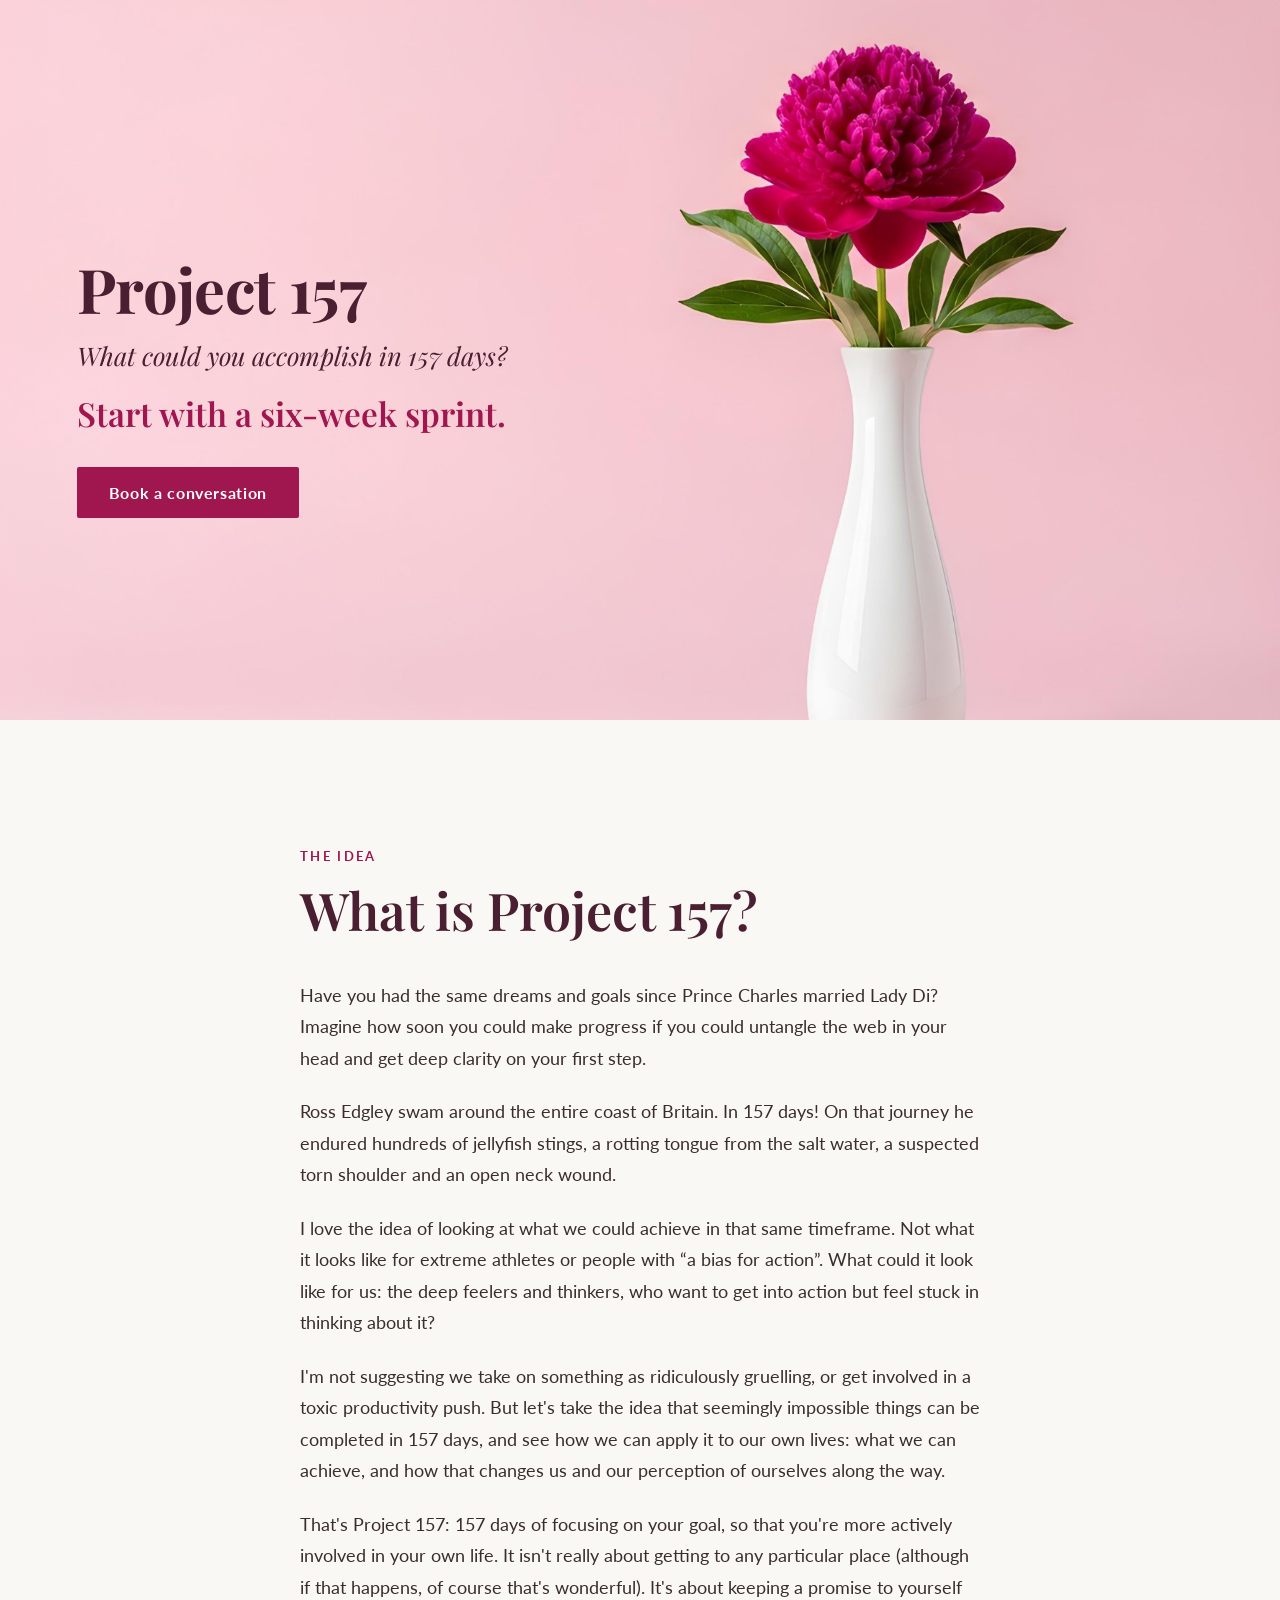
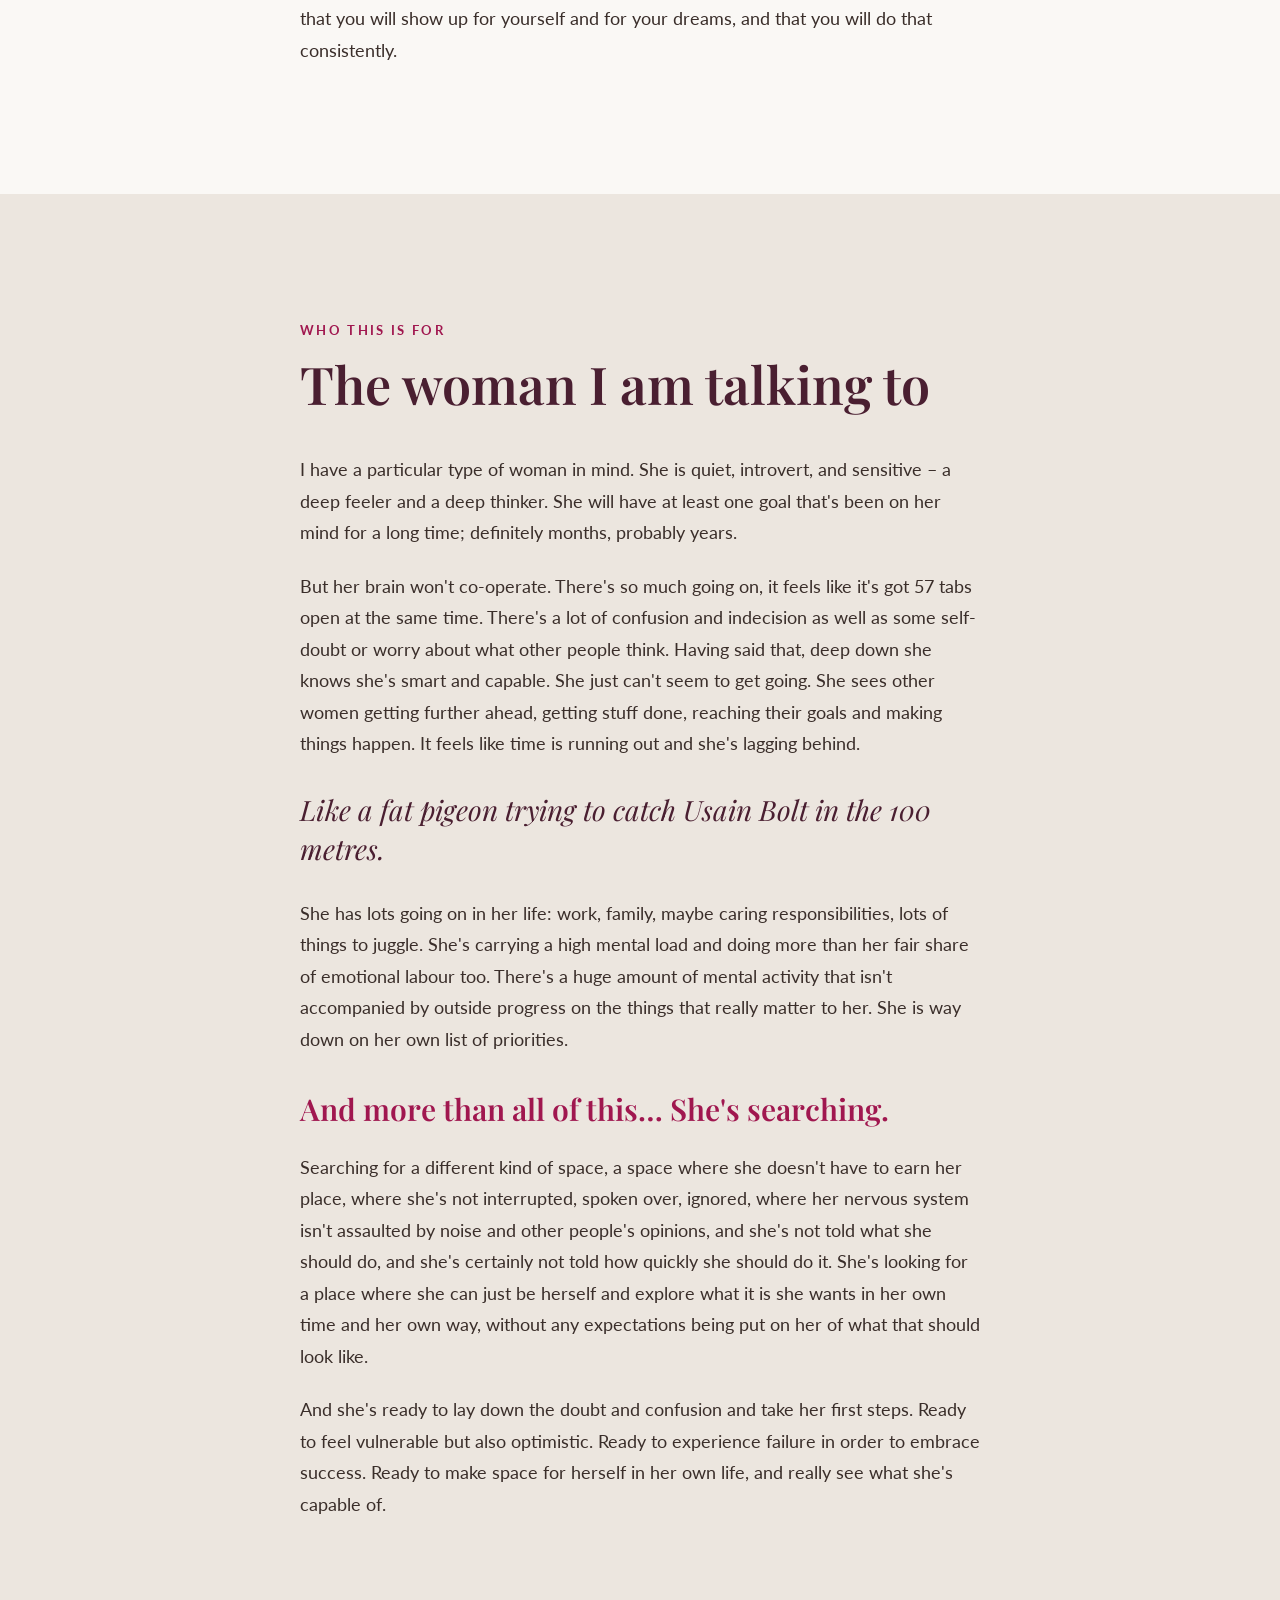
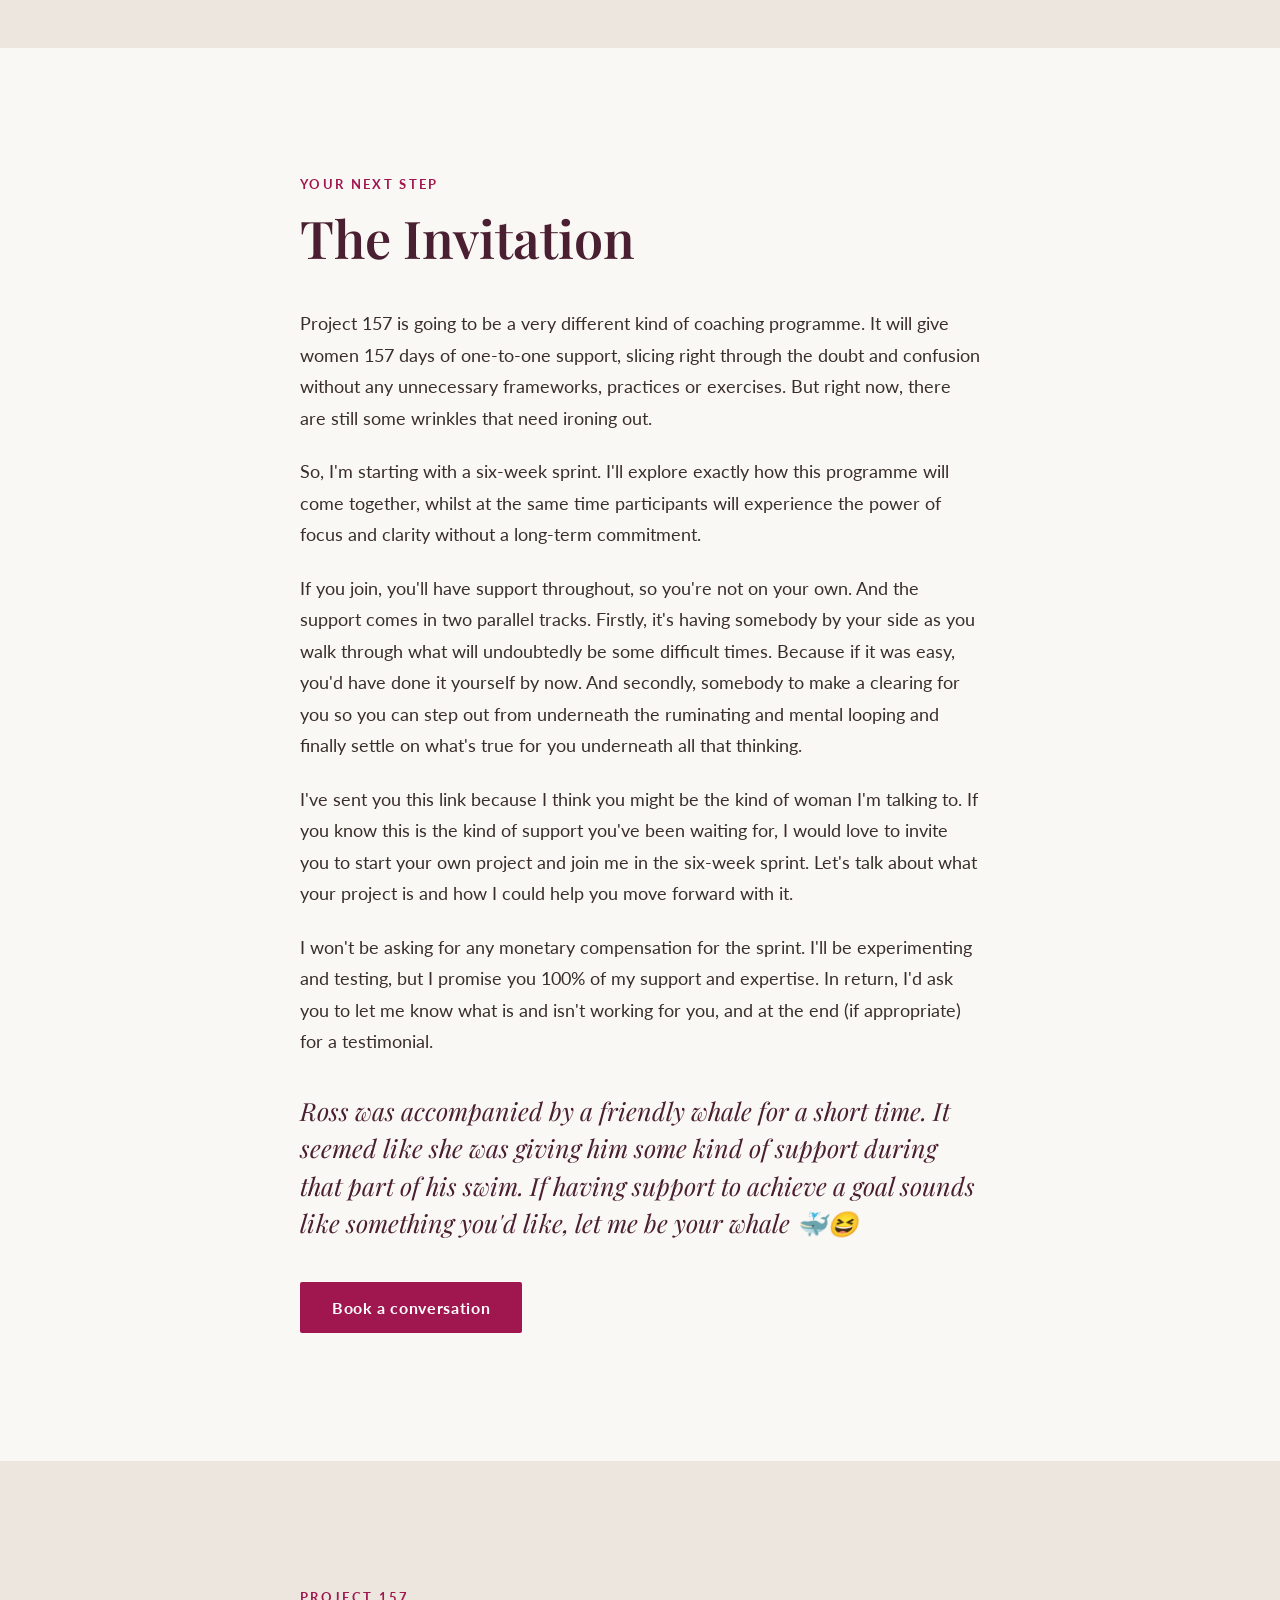
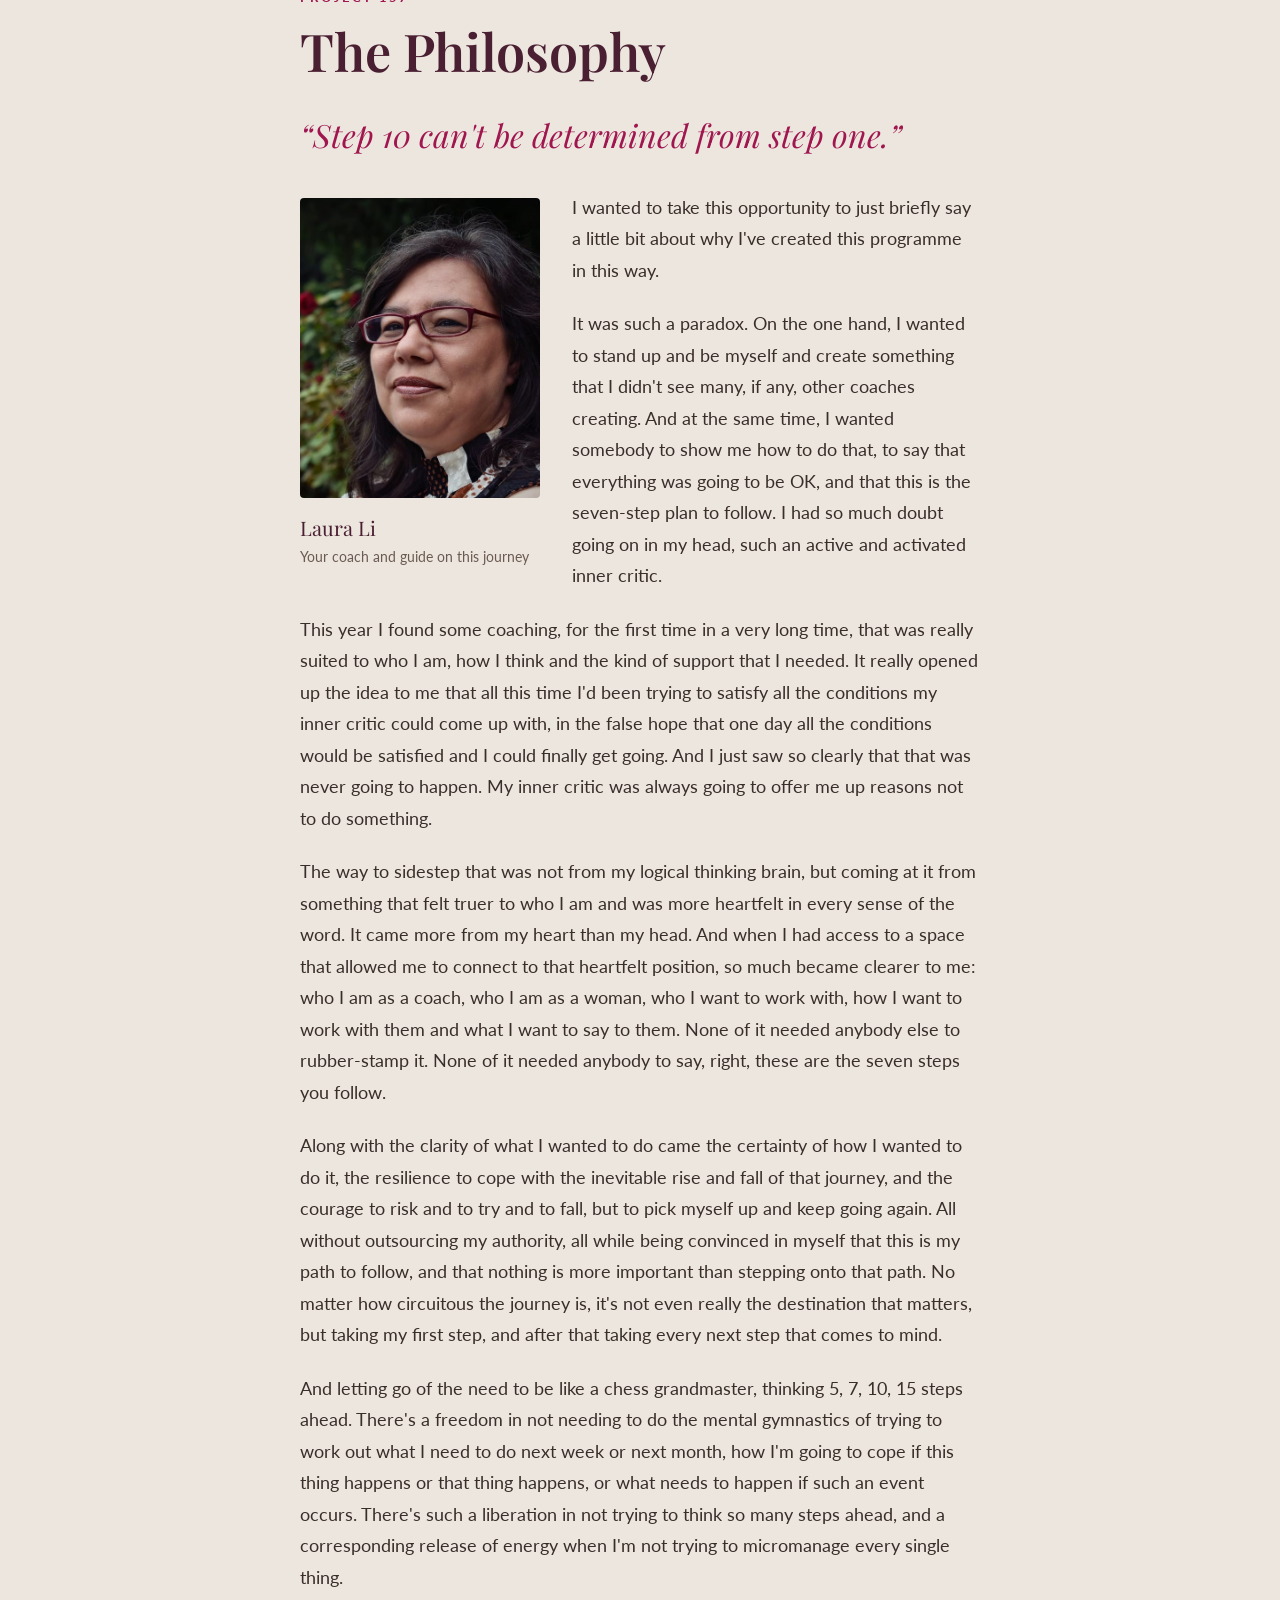
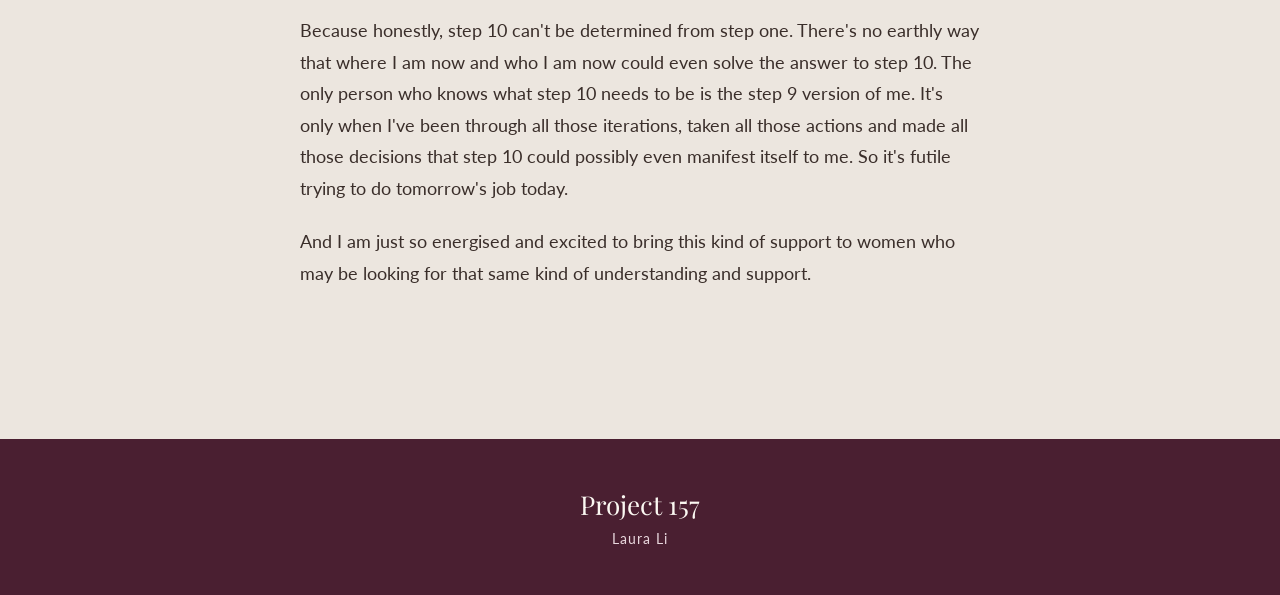
==== commit 957e95d0: "Tuck Laura's photo into the Philosophy text Co-Authored-By: Claude Opus 5.5 <noreply@anthropic.com> " ====
--- a/index.html
+++ b/index.html
@@ -33,6 +33,12 @@
 .m-br{display:inline}
 .hero .btn{margin-top:1.5vw;font-size:min(3.3vw,15px);padding:10px min(4vw,28px);min-height:0;letter-spacing:.02em}
 }
+.phil-text p{margin:0 0 22px}
+.phil-pic{float:left;width:240px;margin:6px 32px 16px 0}
+.phil-pic img{display:block;width:100%;aspect-ratio:4/5;object-fit:cover;object-position:60% 40%;border-radius:4px}
+.phil-pic .cap-name{font-family:'Playfair Display',Georgia,serif;font-size:20px;color:#4A1F31;margin:12px 0 0}
+.phil-pic .cap-sub{font-size:14px;line-height:1.4;color:#6B5A52;margin:2px 0 0}
+@media (max-width:560px){.phil-pic{width:42%;margin:4px 18px 10px 0}.phil-pic .cap-name{font-size:17px}.phil-pic .cap-sub{font-size:12.5px}}
 </style>
 </head>
 <body>
@@ -96,19 +102,15 @@
 </section>
 
 <section style="background: #ECE6DF; padding: clamp(72px, 10vw, 128px) 24px">
-<div style="max-width: 1120px; margin: 0 auto; display: flex; flex-wrap: wrap; gap: clamp(40px, 6vw, 80px); align-items: flex-start">
-<figure style="margin: 0; flex: 0 1 360px; min-width: 260px">
-<img src="/images/laura-rose-garden.jpg" alt="Laura Li in a rose garden" style="display: block; width: 100%; aspect-ratio: 4 / 5; object-fit: cover; object-position: 60% 40%; border-radius: 4px">
-<figcaption style="margin-top: 18px">
-<p style="font-family: 'Playfair Display', Georgia, serif; font-size: 24px; color: #4A1F31">Laura Li</p>
-<p style="font-size: 15px; color: #6B5A52; margin-top: 4px">Your coach and guide on this journey</p>
-</figcaption>
-</figure>
-<div style="flex: 999 1 460px; min-width: 0">
+<div style="max-width: 680px; margin: 0 auto">
 <p style="font-size: 13px; font-weight: 700; letter-spacing: 0.18em; text-transform: uppercase; color: #A0174F; margin-bottom: 16px">Project 157</p>
 <h2 style="margin: 0 0 32px; font-family: 'Playfair Display', Georgia, serif; font-weight: 600; font-size: clamp(34px, 4.4vw, 52px); line-height: 1.15; color: #4A1F31">The Philosophy</h2>
 <p style="font-family: 'Playfair Display', Georgia, serif; font-style: italic; font-size: clamp(24px, 2.6vw, 32px); line-height: 1.35; color: #A0174F; margin-bottom: 36px">“Step 10 can't be determined from step one.”</p>
-<div style="font-size: 18px; line-height: 1.75; display: flex; flex-direction: column; gap: 22px; max-width: 680px">
+<div class="phil-text" style="font-size: 18px; line-height: 1.75">
+<figure class="phil-pic">
+<img src="/images/laura-rose-garden.jpg" alt="Laura Li in a rose garden">
+<figcaption><p class="cap-name">Laura Li</p><p class="cap-sub">Your coach and guide on this journey</p></figcaption>
+</figure>
 <p>I wanted to take this opportunity to just briefly say a little bit about why I've created this programme in this way.</p>
 <p>It was such a paradox. On the one hand, I wanted to stand up and be myself and create something that I didn't see many, if any, other coaches creating. And at the same time, I wanted somebody to show me how to do that, to say that everything was going to be OK, and that this is the seven-step plan to follow. I had so much doubt going on in my head, such an active and activated inner critic.</p>
 <p>This year I found some coaching, for the first time in a very long time, that was really suited to who I am, how I think and the kind of support that I needed. It really opened up the idea to me that all this time I'd been trying to satisfy all the conditions my inner critic could come up with, in the false hope that one day all the conditions would be satisfied and I could finally get going. And I just saw so clearly that that was never going to happen. My inner critic was always going to offer me up reasons not to do something.</p>
@@ -117,7 +119,7 @@
 <p>And letting go of the need to be like a chess grandmaster, thinking 5, 7, 10, 15 steps ahead. There's a freedom in not needing to do the mental gymnastics of trying to work out what I need to do next week or next month, how I'm going to cope if this thing happens or that thing happens, or what needs to happen if such an event occurs. There's such a liberation in not trying to think so many steps ahead, and a corresponding release of energy when I'm not trying to micromanage every single thing.</p>
 <p>Because honestly, step 10 can't be determined from step one. There's no earthly way that where I am now and who I am now could even solve the answer to step 10. The only person who knows what step 10 needs to be is the step 9 version of me. It's only when I've been through all those iterations, taken all those actions and made all those decisions that step 10 could possibly even manifest itself to me. So it's futile trying to do tomorrow's job today.</p>
 <p>And I am just so energised and excited to bring this kind of support to women who may be looking for that same kind of understanding and support.</p>
-</div>
+<div style="clear: both"></div>
 </div>
 </div>
 </section>
